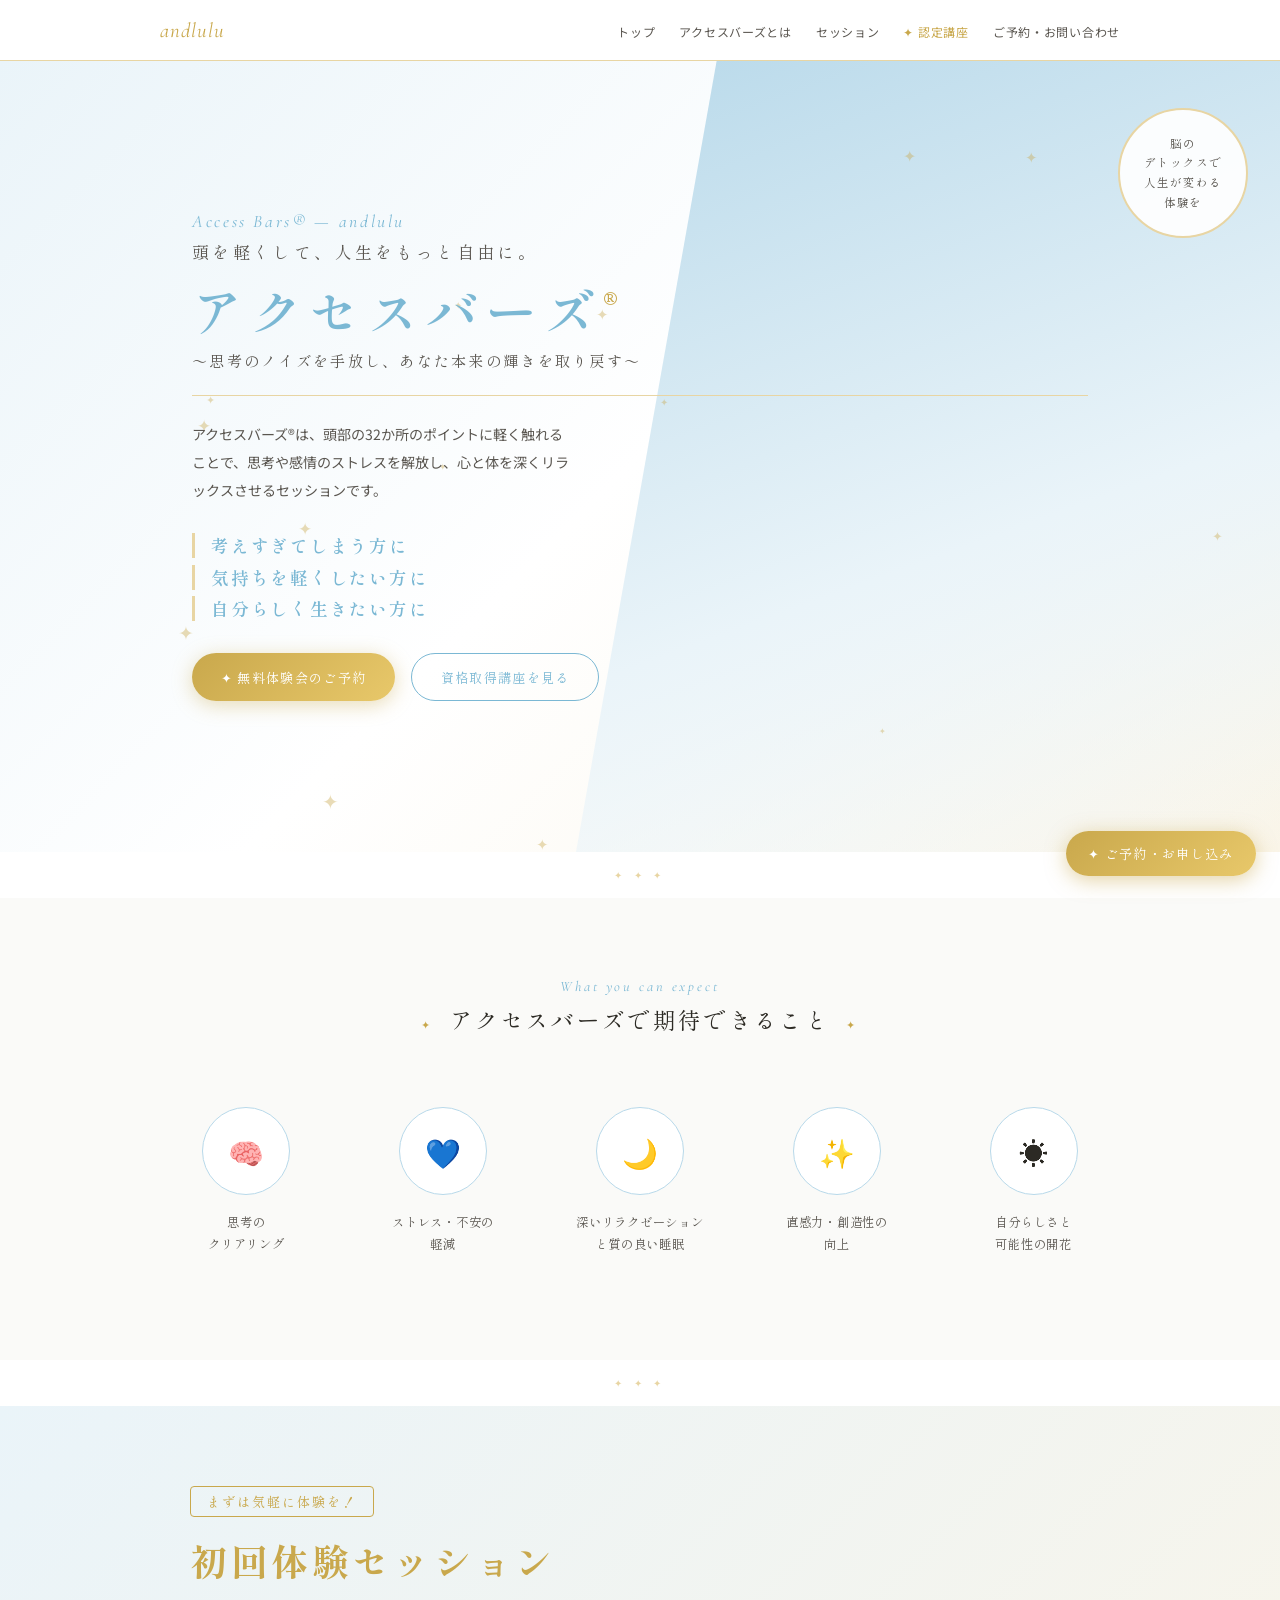
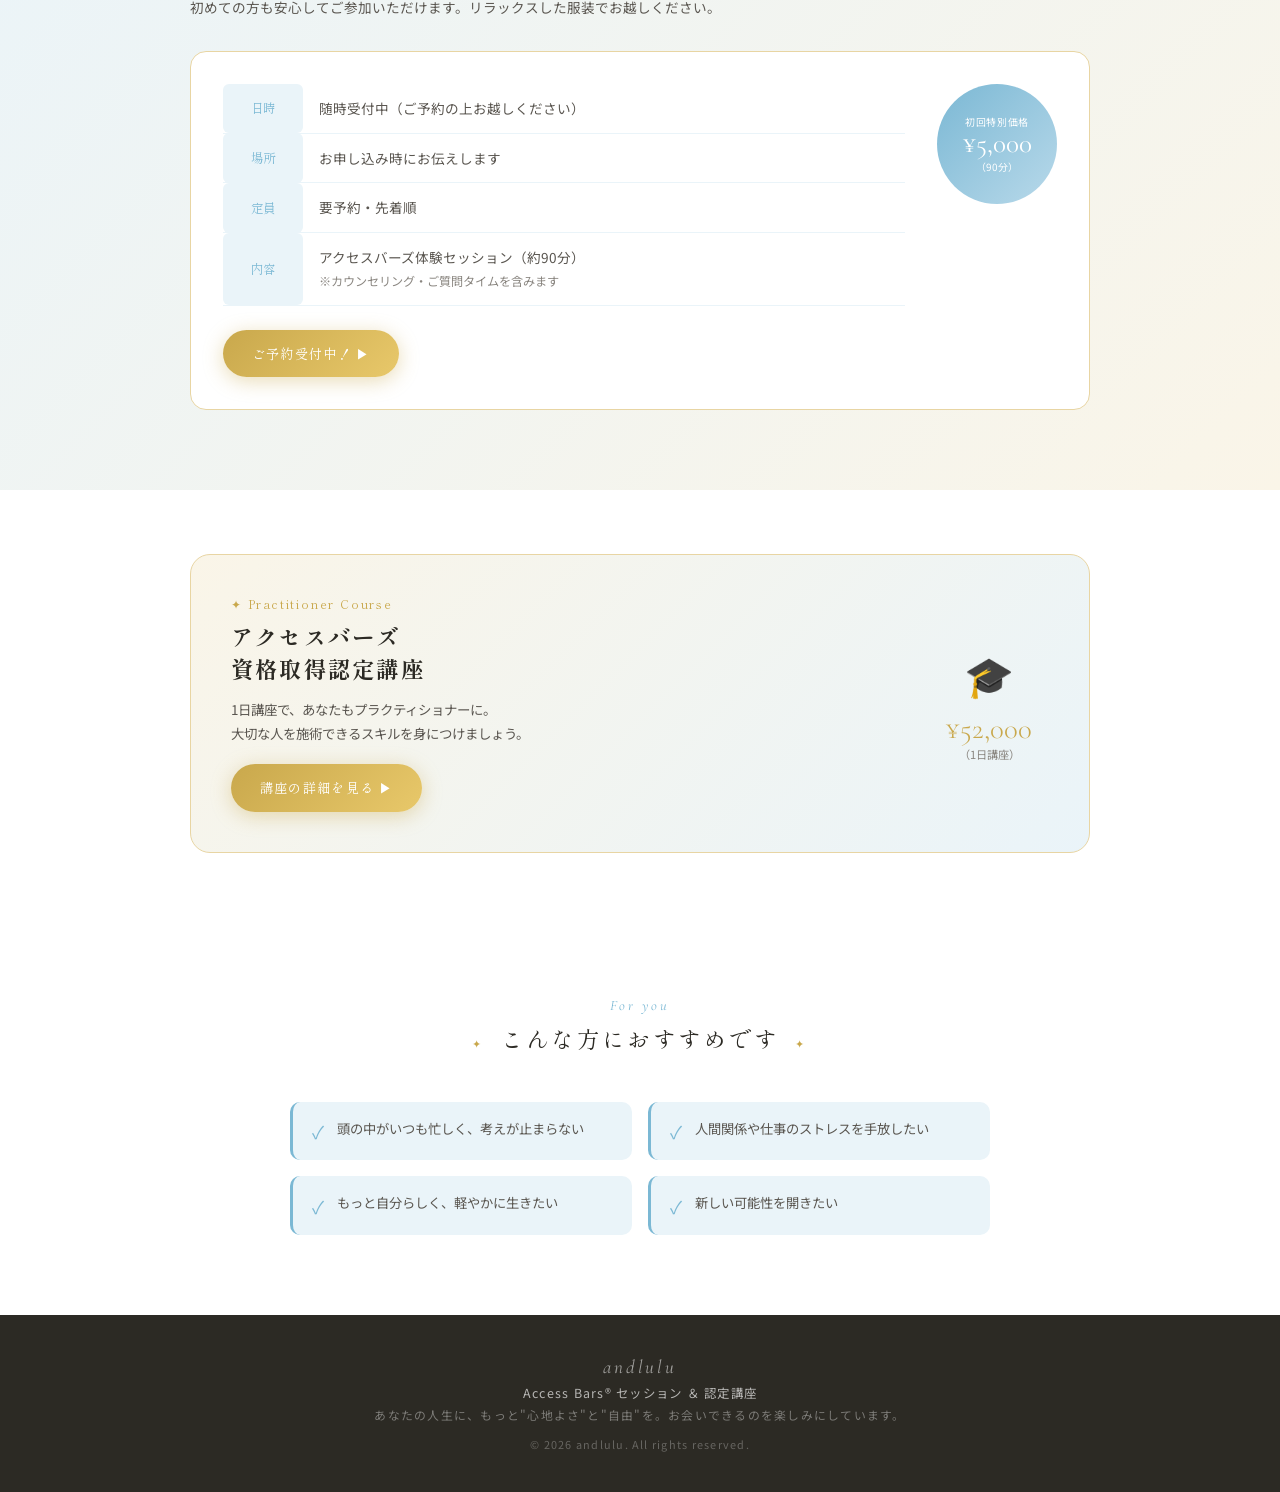
==== index.html @ 1a39abfd "Add files via upload" ====
<!DOCTYPE html>
<html lang="ja">
<head>
<meta charset="UTF-8">
<meta name="viewport" content="width=device-width, initial-scale=1.0">
<title>andlulu | アクセスバーズ® セッション・認定講座</title>
<meta name="description" content="andlulu｜頭を軽くして、人生をもっと自由に。アクセスバーズ®セッション（初回¥5,000）と資格取得認定1日講座（¥52,000）を提供しています。">
<link href="https://fonts.googleapis.com/css2?family=Shippori+Mincho:wght@400;500;600&family=Noto+Sans+JP:wght@300;400;500&family=Cormorant+Garamond:ital,wght@0,300;0,400;1,300&display=swap" rel="stylesheet">
<style>
*{margin:0;padding:0;box-sizing:border-box}
:root{
  --gold:#C9A84C;--gold-light:#E8D5A3;--gold-pale:#FAF5E8;
  --sky:#7BB8D4;--sky-light:#B8D9EA;--sky-pale:#EAF4F9;
  --white:#FFFFFF;--off-white:#FAFAF8;
  --text-dark:#2C2A24;--text-mid:#5A5650;--text-light:#8A8680;
}
body{font-family:'Noto Sans JP',sans-serif;background:#fff;color:var(--text-dark);overflow-x:hidden}
nav{position:fixed;top:0;left:0;right:0;z-index:100;background:rgba(255,255,255,0.97);backdrop-filter:blur(8px);border-bottom:1px solid var(--gold-light);padding:0 1.5rem}
.nav-inner{max-width:960px;margin:0 auto;display:flex;align-items:center;justify-content:space-between;height:60px}
.nav-logo{font-family:'Cormorant Garamond',serif;font-size:1.3rem;color:var(--gold);letter-spacing:0.05em;font-style:italic;cursor:pointer}
.nav-links{display:flex;gap:1.5rem;list-style:none;flex-wrap:wrap}
.nav-links a{font-size:0.75rem;color:var(--text-mid);text-decoration:none;letter-spacing:0.06em;transition:color 0.2s;white-space:nowrap}
.nav-links a:hover{color:var(--gold)}
.page{display:none;min-height:100vh;padding-top:60px}
.page.active{display:block}
.section-title{text-align:center;margin-bottom:3rem}
.section-title-en{font-family:'Cormorant Garamond',serif;font-size:0.9rem;color:var(--sky);letter-spacing:0.2em;font-style:italic;display:block;margin-bottom:0.5rem}
.section-title-jp{font-family:'Shippori Mincho',serif;font-size:1.4rem;color:var(--text-dark);letter-spacing:0.15em}
.section-title-jp::before,.section-title-jp::after{content:'✦';color:var(--gold);margin:0 1rem;font-size:0.7rem}
.gold-divider{text-align:center;padding:1rem 0;color:var(--gold-light);letter-spacing:0.5em;font-size:0.6rem}
.btn-primary{display:inline-block;background:linear-gradient(135deg,var(--gold),#E8C86A);color:#fff;padding:0.85rem 1.8rem;border-radius:50px;font-size:0.82rem;letter-spacing:0.1em;cursor:pointer;border:none;box-shadow:0 4px 20px rgba(201,168,76,0.4);transition:all 0.2s;font-family:'Shippori Mincho',serif}
.btn-primary:hover{transform:translateY(-2px);box-shadow:0 6px 25px rgba(201,168,76,0.5)}
.btn-outline{display:inline-block;background:transparent;color:var(--sky);padding:0.85rem 1.8rem;border-radius:50px;font-size:0.82rem;letter-spacing:0.1em;cursor:pointer;border:1.5px solid var(--sky);transition:all 0.2s;font-family:'Shippori Mincho',serif}
.btn-outline:hover{background:var(--sky-pale)}

/* TOP */
.hero{position:relative;min-height:88vh;display:flex;align-items:center;background:linear-gradient(135deg,var(--sky-pale) 0%,#fff 50%,var(--gold-pale) 100%);overflow:hidden}
.hero-deco{position:absolute;top:0;right:0;width:55%;height:100%;background:linear-gradient(160deg,var(--sky-light) 0%,var(--sky-pale) 60%,transparent 100%);clip-path:polygon(20% 0,100% 0,100% 100%,0 100%)}
.hero-stars{position:absolute;inset:0;pointer-events:none}
.star{position:absolute;color:var(--gold);opacity:0.4;animation:twinkle 3s ease-in-out infinite}
@keyframes twinkle{0%,100%{opacity:0.2;transform:scale(0.8)}50%{opacity:0.6;transform:scale(1.1)}}
.hero-content{position:relative;z-index:2;max-width:960px;margin:0 auto;padding:3rem 2rem;width:100%}
.hero-en{font-family:'Cormorant Garamond',serif;font-size:1.1rem;color:var(--sky);letter-spacing:0.15em;margin-bottom:0.5rem;font-style:italic}
.hero-catch{font-family:'Shippori Mincho',serif;font-size:1.05rem;color:var(--text-mid);letter-spacing:0.2em;margin-bottom:1rem}
.hero-title{font-family:'Shippori Mincho',serif;font-size:3.2rem;font-weight:600;color:var(--sky);letter-spacing:0.15em;margin-bottom:0.5rem;line-height:1.2}
.hero-title-r{color:var(--gold);font-size:1.8rem;vertical-align:super}
.hero-sub{font-family:'Shippori Mincho',serif;font-size:0.95rem;color:var(--text-mid);letter-spacing:0.15em;margin-bottom:1.5rem;padding-bottom:1.5rem;border-bottom:1px solid var(--gold-light)}
.hero-desc{font-size:0.88rem;line-height:2;color:var(--text-mid);margin-bottom:1.8rem;max-width:380px}
.hero-targets{margin-bottom:2rem}
.hero-target{font-family:'Shippori Mincho',serif;font-size:1.1rem;color:var(--sky);font-weight:600;letter-spacing:0.1em;margin-bottom:0.4rem;padding-left:1rem;border-left:3px solid var(--gold-light)}
.hero-btns{display:flex;gap:1rem;flex-wrap:wrap}
.hero-circle{position:absolute;top:3rem;right:2rem;width:130px;height:130px;border:2px solid var(--gold-light);border-radius:50%;display:flex;flex-direction:column;align-items:center;justify-content:center;text-align:center;background:rgba(255,255,255,0.92);z-index:3;padding:1rem}
.hero-circle-text{font-family:'Shippori Mincho',serif;font-size:0.72rem;color:var(--text-mid);line-height:1.7;letter-spacing:0.08em}

.benefits{background:var(--off-white);padding:5rem 2rem}
.benefits-grid{max-width:960px;margin:0 auto;display:grid;grid-template-columns:repeat(5,1fr);gap:1.5rem}
.benefit-item{text-align:center;padding:1.5rem 0.5rem}
.benefit-circle{width:88px;height:88px;border-radius:50%;border:1.5px solid var(--sky-light);background:#fff;margin:0 auto 1rem;display:flex;align-items:center;justify-content:center;font-size:1.8rem;transition:transform 0.2s,border-color 0.2s}
.benefit-item:hover .benefit-circle{transform:translateY(-4px);border-color:var(--sky)}
.benefit-text{font-family:'Shippori Mincho',serif;font-size:0.78rem;color:var(--text-mid);line-height:1.8;letter-spacing:0.06em}

.trial{background:linear-gradient(135deg,var(--sky-pale) 0%,var(--gold-pale) 100%);padding:5rem 2rem}
.trial-inner{max-width:900px;margin:0 auto}
.trial-label{display:inline-block;font-family:'Shippori Mincho',serif;font-size:0.82rem;color:var(--gold);letter-spacing:0.15em;border:1px solid var(--gold);padding:0.3rem 1rem;border-radius:4px;margin-bottom:1rem}
.trial-title{font-family:'Shippori Mincho',serif;font-size:2.3rem;color:var(--text-dark);letter-spacing:0.1em;margin-bottom:0.5rem}
.trial-title strong{color:var(--gold)}
.trial-note{font-size:0.85rem;color:var(--text-mid);margin-bottom:2rem;line-height:1.8}
.trial-card{background:#fff;border-radius:16px;border:1px solid var(--gold-light);padding:2rem;display:grid;grid-template-columns:1fr auto;gap:2rem;align-items:start}
.trial-table{width:100%;border-collapse:collapse}
.trial-table tr{border-bottom:1px solid var(--sky-pale)}
.trial-table td{padding:0.8rem 0;font-size:0.85rem}
.trial-table td:first-child{width:80px;background:var(--sky-pale);padding:0.5rem 0.8rem;border-radius:6px;font-family:'Shippori Mincho',serif;color:var(--sky);font-size:0.78rem;text-align:center;white-space:nowrap}
.trial-table td:last-child{padding-left:1rem;color:var(--text-mid);line-height:1.7}
.price-badge{text-align:center;background:linear-gradient(135deg,var(--sky),var(--sky-light));border-radius:50%;width:120px;height:120px;display:flex;flex-direction:column;align-items:center;justify-content:center;color:#fff;flex-shrink:0}
.price-label{font-size:0.62rem;letter-spacing:0.06em}
.price-num{font-family:'Cormorant Garamond',serif;font-size:1.7rem;font-weight:400;line-height:1.1}
.price-unit{font-size:0.62rem}

.for-who{padding:5rem 2rem;background:#fff}
.for-who-inner{max-width:700px;margin:0 auto}
.for-who-list{display:grid;grid-template-columns:1fr 1fr;gap:1rem;margin-top:2rem}
.for-who-item{display:flex;align-items:flex-start;gap:0.8rem;padding:1rem 1.2rem;background:var(--sky-pale);border-radius:10px;border-left:3px solid var(--sky)}
.for-who-check{color:var(--sky);font-size:1.1rem;flex-shrink:0;margin-top:0.1rem}
.for-who-text{font-size:0.83rem;color:var(--text-mid);line-height:1.7}

/* ABOUT */
.about-hero{background:linear-gradient(180deg,var(--sky-pale) 0%,#fff 100%);padding:5rem 2rem;text-align:center}
.about-desc{max-width:600px;margin:0 auto;font-size:0.9rem;line-height:2.3;color:var(--text-mid)}
.about-stats{background:var(--gold-pale);padding:3rem 2rem;display:flex;justify-content:center;gap:4rem;flex-wrap:wrap}
.stat-item{text-align:center}
.stat-num{font-family:'Cormorant Garamond',serif;font-size:3rem;color:var(--gold);font-weight:300}
.stat-label{font-size:0.78rem;color:var(--text-mid);letter-spacing:0.1em;margin-top:0.3rem}
.about-flow{padding:5rem 2rem;background:#fff}
.flow-inner{max-width:700px;margin:0 auto}
.flow-steps{margin-top:2rem}
.flow-step{display:flex;gap:1.5rem;margin-bottom:2rem;align-items:flex-start}
.flow-num{width:50px;height:50px;border-radius:50%;background:linear-gradient(135deg,var(--sky),var(--sky-light));color:#fff;display:flex;align-items:center;justify-content:center;font-family:'Cormorant Garamond',serif;font-size:1.3rem;flex-shrink:0}
.flow-content h3{font-family:'Shippori Mincho',serif;font-size:1rem;color:var(--text-dark);margin-bottom:0.4rem;letter-spacing:0.08em}
.flow-content p{font-size:0.84rem;color:var(--text-mid);line-height:1.8}

/* MENU */
.menu-hero{background:var(--sky-pale);padding:4rem 2rem;text-align:center}
.menu-grid{max-width:960px;margin:3rem auto;padding:0 2rem;display:grid;grid-template-columns:1fr 1fr;gap:2rem}
.menu-card{background:#fff;border:1px solid var(--gold-light);border-radius:16px;overflow:hidden;transition:transform 0.2s,box-shadow 0.2s}
.menu-card:hover{transform:translateY(-4px);box-shadow:0 8px 30px rgba(201,168,76,0.15)}
.menu-card-header{background:linear-gradient(135deg,var(--sky-pale),var(--gold-pale));padding:2rem;text-align:center;border-bottom:1px solid var(--gold-light)}
.menu-card-icon{font-size:2.3rem;margin-bottom:0.8rem}
.menu-card-name{font-family:'Shippori Mincho',serif;font-size:1.05rem;color:var(--text-dark);letter-spacing:0.1em}
.menu-card-sub{font-size:0.72rem;color:var(--text-light);margin-top:0.3rem}
.menu-card-body{padding:1.5rem}
.menu-price{font-family:'Cormorant Garamond',serif;font-size:1.8rem;color:var(--gold);font-weight:300;margin-bottom:0.5rem}
.menu-price span{font-size:0.82rem;color:var(--text-light)}
.menu-detail{font-size:0.82rem;color:var(--text-mid);line-height:1.9}
.menu-badge{display:inline-block;background:var(--sky-pale);color:var(--sky);font-size:0.7rem;padding:0.2rem 0.7rem;border-radius:20px;margin-bottom:0.8rem}
.menu-badge-gold{background:var(--gold-pale);color:var(--gold)}

/* LESSON */
.lesson-hero{background:linear-gradient(135deg,var(--gold-pale) 0%,var(--sky-pale) 100%);padding:5rem 2rem;text-align:center}
.lesson-hero-badge{display:inline-block;background:linear-gradient(135deg,var(--gold),#E8C86A);color:#fff;font-family:'Shippori Mincho',serif;font-size:0.8rem;letter-spacing:0.12em;padding:0.4rem 1.4rem;border-radius:20px;margin-bottom:1.2rem}
.lesson-lead{font-family:'Shippori Mincho',serif;font-size:1.7rem;color:var(--text-dark);letter-spacing:0.12em;margin-bottom:0.8rem;line-height:1.5}
.lesson-lead em{color:var(--sky);font-style:normal}
.lesson-sub{font-size:0.88rem;color:var(--text-mid);line-height:2;max-width:540px;margin:0 auto}
.lesson-what{padding:4rem 2rem;background:#fff}
.lesson-what-inner{max-width:800px;margin:0 auto}
.lesson-what-grid{display:grid;grid-template-columns:1fr 1fr;gap:2rem;margin-top:2rem}
.lesson-what-card{padding:1.8rem;background:var(--off-white);border-radius:12px;border-left:3px solid var(--gold)}
.lesson-what-card h3{font-family:'Shippori Mincho',serif;font-size:1rem;color:var(--text-dark);margin-bottom:0.8rem;letter-spacing:0.1em}
.lesson-what-card p{font-size:0.83rem;color:var(--text-mid);line-height:1.9}
.lesson-detail{padding:4rem 2rem;background:linear-gradient(135deg,var(--sky-pale),#fff)}
.lesson-detail-inner{max-width:800px;margin:0 auto}
.lesson-info-card{background:#fff;border-radius:16px;border:1px solid var(--gold-light);overflow:hidden;margin-top:2rem}
.lesson-info-header{background:linear-gradient(135deg,var(--sky),#9ACFDE);padding:1.5rem 2rem;display:flex;align-items:center;justify-content:space-between}
.lesson-info-name{font-family:'Shippori Mincho',serif;font-size:1.2rem;color:#fff;letter-spacing:0.1em}
.lesson-info-price-wrap{text-align:right}
.lesson-price-main{font-family:'Cormorant Garamond',serif;font-size:2rem;color:#fff;font-weight:300;line-height:1}
.lesson-price-sub{font-size:0.7rem;color:rgba(255,255,255,0.85);margin-top:0.2rem}
.lesson-info-body{padding:2rem}
.lesson-table{width:100%;border-collapse:collapse}
.lesson-table tr{border-bottom:1px solid var(--sky-pale)}
.lesson-table td{padding:0.9rem 0;font-size:0.84rem;vertical-align:top}
.lesson-table td:first-child{width:110px;color:var(--sky);font-family:'Shippori Mincho',serif;letter-spacing:0.08em;font-size:0.8rem}
.lesson-table td:last-child{color:var(--text-mid);line-height:1.8}
.lesson-for{padding:4rem 2rem;background:#fff}
.lesson-for-inner{max-width:800px;margin:0 auto}
.lesson-for-grid{display:grid;grid-template-columns:1fr 1fr;gap:1rem;margin-top:2rem}
.lesson-for-item{display:flex;align-items:flex-start;gap:0.8rem;padding:1rem 1.2rem;background:var(--gold-pale);border-radius:10px;border-left:3px solid var(--gold)}
.lesson-for-icon{font-size:1rem;color:var(--gold);flex-shrink:0;margin-top:0.15rem}
.lesson-for-text{font-size:0.83rem;color:var(--text-mid);line-height:1.7}
.lesson-flow{padding:4rem 2rem;background:var(--sky-pale)}
.lesson-flow-inner{max-width:700px;margin:0 auto}
.lesson-timeline{margin-top:2rem;position:relative;padding-left:2rem;border-left:2px solid var(--sky-light)}
.lesson-time-item{position:relative;margin-bottom:2rem;padding-left:1.2rem}
.lesson-time-item::before{content:'';position:absolute;left:-2.4rem;top:0.3rem;width:12px;height:12px;border-radius:50%;background:var(--sky);border:2px solid #fff}
.lesson-time-tag{display:inline-block;background:var(--sky);color:#fff;font-size:0.7rem;padding:0.15rem 0.6rem;border-radius:10px;margin-bottom:0.4rem;letter-spacing:0.08em}
.lesson-time-title{font-family:'Shippori Mincho',serif;font-size:0.95rem;color:var(--text-dark);margin-bottom:0.3rem}
.lesson-time-desc{font-size:0.82rem;color:var(--text-mid);line-height:1.7}
.lesson-cta{padding:4rem 2rem;background:linear-gradient(135deg,var(--gold-pale),var(--sky-pale));text-align:center}
.lesson-cta p{font-family:'Shippori Mincho',serif;font-size:1.1rem;color:var(--text-dark);letter-spacing:0.1em;margin-bottom:1.5rem}
.lesson-cta-note{font-size:0.82rem;color:var(--text-light);margin-top:1rem}

/* CONTACT */
.contact-hero{background:linear-gradient(135deg,var(--gold-pale),var(--sky-pale));padding:4rem 2rem;text-align:center}
.contact-body{max-width:700px;margin:0 auto;padding:3rem 2rem}
.contact-methods{display:grid;grid-template-columns:1fr 1fr 1fr;gap:1.5rem;margin-bottom:2rem}
.contact-method{text-align:center;padding:1.8rem 1rem;border:1px solid var(--gold-light);border-radius:12px;background:#fff;transition:transform 0.2s,box-shadow 0.2s}
.contact-method:hover{transform:translateY(-3px);box-shadow:0 6px 20px rgba(201,168,76,0.12)}
.contact-method-icon{font-size:1.8rem;margin-bottom:0.7rem}
.contact-method-name{font-family:'Shippori Mincho',serif;font-size:0.88rem;color:var(--text-dark);margin-bottom:0.4rem}
.contact-method-val{font-size:0.76rem;color:var(--sky);font-weight:500;letter-spacing:0.04em}
.contact-note{font-size:0.8rem;color:var(--text-light);text-align:center;margin-bottom:2rem;line-height:1.8}
.contact-form{background:#fff;border:1px solid var(--gold-light);border-radius:16px;padding:2.5rem}
.form-group{margin-bottom:1.4rem}
.form-label{display:block;font-size:0.8rem;color:var(--text-mid);letter-spacing:0.1em;margin-bottom:0.45rem}
.form-input{width:100%;padding:0.72rem 1rem;border:1px solid var(--gold-light);border-radius:8px;font-size:0.88rem;font-family:'Noto Sans JP',sans-serif;color:var(--text-dark);background:#fff;transition:border-color 0.2s;outline:none}
.form-input:focus{border-color:var(--sky)}
textarea.form-input{height:110px;resize:vertical}
.form-submit{width:100%;background:linear-gradient(135deg,var(--gold),#E8C86A);color:#fff;border:none;padding:1rem;border-radius:50px;font-size:0.92rem;letter-spacing:0.15em;cursor:pointer;font-family:'Shippori Mincho',serif;transition:all 0.2s;box-shadow:0 4px 20px rgba(201,168,76,0.4);margin-top:0.5rem}
.form-submit:hover{transform:translateY(-2px)}

footer{background:var(--text-dark);color:rgba(255,255,255,0.65);text-align:center;padding:2.5rem;font-size:0.78rem;letter-spacing:0.1em}
.float-cta{position:fixed;bottom:1.5rem;right:1.5rem;z-index:50;background:linear-gradient(135deg,var(--gold),#E8C86A);color:#fff;border:none;border-radius:50px;padding:0.8rem 1.4rem;font-family:'Shippori Mincho',serif;font-size:0.82rem;letter-spacing:0.1em;cursor:pointer;box-shadow:0 4px 20px rgba(201,168,76,0.5);transition:all 0.2s}
.float-cta:hover{transform:translateY(-2px)}
</style>
</head>
<body>

<nav>
  <div class="nav-inner">
    <div class="nav-logo" onclick="showPage('top')">andlulu</div>
    <ul class="nav-links">
      <li><a href="#" onclick="showPage('top')">トップ</a></li>
      <li><a href="#" onclick="showPage('about')">アクセスバーズとは</a></li>
      <li><a href="#" onclick="showPage('menu')">セッション</a></li>
      <li><a href="#" onclick="showPage('lesson')" style="color:var(--gold)">✦ 認定講座</a></li>
      <li><a href="#" onclick="showPage('contact')">ご予約・お問い合わせ</a></li>
    </ul>
  </div>
</nav>

<!-- TOP -->
<div id="page-top" class="page active">
  <section class="hero">
    <div class="hero-deco"></div>
    <div class="hero-stars" id="stars"></div>
    <div class="hero-content">
      <p class="hero-en">Access Bars® — andlulu</p>
      <p class="hero-catch">頭を軽くして、人生をもっと自由に。</p>
      <h1 class="hero-title">アクセスバーズ<span class="hero-title-r">®</span></h1>
      <p class="hero-sub">〜思考のノイズを手放し、あなた本来の輝きを取り戻す〜</p>
      <p class="hero-desc">アクセスバーズ®は、頭部の32か所のポイントに軽く触れることで、思考や感情のストレスを解放し、心と体を深くリラックスさせるセッションです。</p>
      <div class="hero-targets">
        <p class="hero-target">考えすぎてしまう方に</p>
        <p class="hero-target">気持ちを軽くしたい方に</p>
        <p class="hero-target">自分らしく生きたい方に</p>
      </div>
      <div class="hero-btns">
        <button class="btn-primary" onclick="showPage('contact')">✦ 無料体験会のご予約</button>
        <button class="btn-outline" onclick="showPage('lesson')">資格取得講座を見る</button>
      </div>
    </div>
    <div class="hero-circle">
      <p class="hero-circle-text">脳の<br>デトックスで<br>人生が変わる<br>体験を</p>
    </div>
  </section>

  <div class="gold-divider">✦ ✦ ✦</div>

  <section class="benefits">
    <div class="section-title">
      <span class="section-title-en">What you can expect</span>
      <div class="section-title-jp">アクセスバーズで期待できること</div>
    </div>
    <div class="benefits-grid">
      <div class="benefit-item"><div class="benefit-circle">🧠</div><p class="benefit-text">思考の<br>クリアリング</p></div>
      <div class="benefit-item"><div class="benefit-circle">💙</div><p class="benefit-text">ストレス・不安の<br>軽減</p></div>
      <div class="benefit-item"><div class="benefit-circle">🌙</div><p class="benefit-text">深いリラクゼーション<br>と質の良い睡眠</p></div>
      <div class="benefit-item"><div class="benefit-circle">✨</div><p class="benefit-text">直感力・創造性の<br>向上</p></div>
      <div class="benefit-item"><div class="benefit-circle">☀️</div><p class="benefit-text">自分らしさと<br>可能性の開花</p></div>
    </div>
  </section>

  <div class="gold-divider">✦ ✦ ✦</div>

  <section class="trial">
    <div class="trial-inner">
      <span class="trial-label">まずは気軽に体験を！</span>
      <h2 class="trial-title"><strong>初回体験セッション</strong></h2>
      <p class="trial-note">初めての方も安心してご参加いただけます。リラックスした服装でお越しください。</p>
      <div class="trial-card">
        <div>
          <table class="trial-table">
            <tr><td>日時</td><td>随時受付中（ご予約の上お越しください）</td></tr>
            <tr><td>場所</td><td>お申し込み時にお伝えします</td></tr>
            <tr><td>定員</td><td>要予約・先着順</td></tr>
            <tr><td>内容</td><td>アクセスバーズ体験セッション（約90分）<br><span style="font-size:0.76rem;color:var(--text-light)">※カウンセリング・ご質問タイムを含みます</span></td></tr>
          </table>
          <button class="btn-primary" style="margin-top:1.5rem" onclick="showPage('contact')">ご予約受付中！ ▶</button>
        </div>
        <div class="price-badge">
          <span class="price-label">初回特別価格</span>
          <span class="price-num">¥5,000</span>
          <span class="price-unit">（90分）</span>
        </div>
      </div>
    </div>
  </section>

  <section style="padding:4rem 2rem;background:#fff">
    <div style="max-width:900px;margin:0 auto;background:linear-gradient(135deg,var(--gold-pale),var(--sky-pale));border-radius:20px;border:1px solid var(--gold-light);padding:2.5rem;display:grid;grid-template-columns:1fr auto;gap:2rem;align-items:center">
      <div>
        <p style="font-size:0.75rem;color:var(--gold);letter-spacing:0.15em;font-family:'Shippori Mincho',serif;margin-bottom:0.5rem">✦ Practitioner Course</p>
        <h3 style="font-family:'Shippori Mincho',serif;font-size:1.4rem;color:var(--text-dark);letter-spacing:0.1em;margin-bottom:0.8rem">アクセスバーズ<br>資格取得認定講座</h3>
        <p style="font-size:0.84rem;color:var(--text-mid);line-height:1.8;margin-bottom:1.2rem">1日講座で、あなたもプラクティショナーに。<br>大切な人を施術できるスキルを身につけましょう。</p>
        <button class="btn-primary" onclick="showPage('lesson')">講座の詳細を見る ▶</button>
      </div>
      <div style="text-align:center;min-width:120px">
        <div style="font-size:2.5rem;margin-bottom:0.5rem">🎓</div>
        <div style="font-family:'Cormorant Garamond',serif;font-size:1.8rem;color:var(--gold);font-weight:300">¥52,000</div>
        <div style="font-size:0.7rem;color:var(--text-light)">（1日講座）</div>
      </div>
    </div>
  </section>

  <section class="for-who">
    <div class="for-who-inner">
      <div class="section-title">
        <span class="section-title-en">For you</span>
        <div class="section-title-jp">こんな方におすすめです</div>
      </div>
      <div class="for-who-list">
        <div class="for-who-item"><span class="for-who-check">✓</span><p class="for-who-text">頭の中がいつも忙しく、考えが止まらない</p></div>
        <div class="for-who-item"><span class="for-who-check">✓</span><p class="for-who-text">人間関係や仕事のストレスを手放したい</p></div>
        <div class="for-who-item"><span class="for-who-check">✓</span><p class="for-who-text">もっと自分らしく、軽やかに生きたい</p></div>
        <div class="for-who-item"><span class="for-who-check">✓</span><p class="for-who-text">新しい可能性を開きたい</p></div>
      </div>
    </div>
  </section>
</div>

<!-- ABOUT -->
<div id="page-about" class="page">
  <section class="about-hero">
    <div class="section-title" style="margin-bottom:1.5rem">
      <span class="section-title-en">About</span>
      <div class="section-title-jp">アクセスバーズとは？</div>
    </div>
    <p class="about-desc">世界170か国以上で実践されている脳のデトックスの手法です。思考・感情・信念などの不要なエネルギーを解放し、人生により多くの可能性と選択肢をもたらします。<br><br>頭部にある32か所のポイント（バーズ）に静かに触れることで、長年積み重なってきた思い込みや制限がゆっくりと解放されていきます。</p>
  </section>
  <section class="about-stats">
    <div class="stat-item"><div class="stat-num">170<span style="font-size:1.5rem">カ国+</span></div><div class="stat-label">世界での実践国数</div></div>
    <div class="stat-item"><div class="stat-num">32</div><div class="stat-label">頭部のポイント数</div></div>
    <div class="stat-item"><div class="stat-num">90<span style="font-size:1.5rem">分</span></div><div class="stat-label">標準セッション時間</div></div>
  </section>
  <section class="about-flow">
    <div class="flow-inner">
      <div class="section-title">
        <span class="section-title-en">Session flow</span>
        <div class="section-title-jp">セッションの流れ</div>
      </div>
      <div class="flow-steps">
        <div class="flow-step"><div class="flow-num">1</div><div class="flow-content"><h3>カウンセリング（約15分）</h3><p>現在のお悩みやご希望をお聞きします。初めての方でも安心してご相談ください。</p></div></div>
        <div class="flow-step"><div class="flow-num">2</div><div class="flow-content"><h3>アクセスバーズセッション（約60分）</h3><p>ベッドに横になり、リラックスした状態でセッションを行います。服を着たままでOKです。</p></div></div>
        <div class="flow-step"><div class="flow-num">3</div><div class="flow-content"><h3>フィードバック・質問タイム（約15分）</h3><p>セッション後の感想をお聞きし、ご質問にお答えします。</p></div></div>
      </div>
    </div>
  </section>
</div>

<!-- MENU -->
<div id="page-menu" class="page">
  <section class="menu-hero">
    <div class="section-title" style="margin-bottom:0">
      <span class="section-title-en">Session Menu & Price</span>
      <div class="section-title-jp">セッションメニュー・料金</div>
    </div>
  </section>
  <div class="menu-grid">
    <div class="menu-card">
      <div class="menu-card-header"><div class="menu-card-icon">🌟</div><div class="menu-card-name">初回体験セッション</div><div class="menu-card-sub">First Trial Session</div></div>
      <div class="menu-card-body">
        <div class="menu-badge menu-badge-gold">初回限定・要予約</div>
        <div class="menu-price">¥5,000<span>（税込）</span></div>
        <p class="menu-detail">約90分のアクセスバーズセッション。カウンセリング・ご質問タイムを含みます。初めての方もお気軽にどうぞ。場所はお申し込み後にご案内します。</p>
      </div>
    </div>
    <div class="menu-card">
      <div class="menu-card-header"><div class="menu-card-icon">✨</div><div class="menu-card-name">通常セッション</div><div class="menu-card-sub">Regular Session</div></div>
      <div class="menu-card-body">
        <div class="menu-badge">90分</div>
        <div class="menu-price">¥10,000<span>（税込）</span></div>
        <p class="menu-detail">思考や感情のストレスをしっかり解放するスタンダードセッション。定期的な受講で、より深い変化を実感いただけます。</p>
      </div>
    </div>
  </div>
  <div style="max-width:960px;margin:0 auto 3rem;padding:0 2rem">
    <div style="background:linear-gradient(135deg,var(--gold-pale),var(--sky-pale));border-radius:12px;padding:1.8rem 2rem;border:1px solid var(--gold-light);display:flex;align-items:center;justify-content:space-between;flex-wrap:wrap;gap:1rem">
      <div>
        <p style="font-family:'Shippori Mincho',serif;font-size:1rem;color:var(--text-dark);margin-bottom:0.4rem">施術できる資格を取得したい方へ</p>
        <p style="font-size:0.82rem;color:var(--text-mid)">1日でプラクティショナー資格が取得できる認定講座を開催しています。</p>
      </div>
      <button class="btn-primary" onclick="showPage('lesson')">講座を見る ▶</button>
    </div>
  </div>
</div>

<!-- LESSON -->
<div id="page-lesson" class="page">
  <section class="lesson-hero">
    <div class="lesson-hero-badge">✦ Certified Practitioner Course</div>
    <h1 class="lesson-lead">1日で取得できる<br><em>アクセスバーズ®</em><br>資格取得認定講座</h1>
    <p class="lesson-sub" style="margin-top:1rem">大切な人を癒したい方、新しいスキルを身につけたい方、<br>ウェルネスの仕事をしたい方へ。<br>1日の講座でプラクティショナーとして活動できる資格が取得できます。</p>
  </section>

  <section class="lesson-what">
    <div class="lesson-what-inner">
      <div class="section-title">
        <span class="section-title-en">What you will learn</span>
        <div class="section-title-jp">この講座で学べること</div>
      </div>
      <div class="lesson-what-grid">
        <div class="lesson-what-card"><h3>🖐 32か所のバーズの位置と触れ方</h3><p>頭部の32か所のポイントを正確に把握し、正しいタッチの方法を実践を通して習得します。</p></div>
        <div class="lesson-what-card"><h3>🧠 アクセスバーズの理論・背景</h3><p>なぜこのセッションが効果的なのか、思考・感情・エネルギーの仕組みを理解します。</p></div>
        <div class="lesson-what-card"><h3>🤝 相互施術の実践</h3><p>受講者同士で実際にセッションを行い、「やる側・受ける側」両方を体験します。</p></div>
        <div class="lesson-what-card"><h3>📜 修了後のサポート</h3><p>修了後は国際認定プラクティショナーとして活動可能。活動に関する質問もサポートします。</p></div>
      </div>
    </div>
  </section>

  <section class="lesson-detail">
    <div class="lesson-detail-inner">
      <div class="section-title">
        <span class="section-title-en">Course details</span>
        <div class="section-title-jp">講座詳細・料金</div>
      </div>
      <div class="lesson-info-card">
        <div class="lesson-info-header">
          <div class="lesson-info-name">アクセスバーズ資格取得認定1日講座</div>
          <div class="lesson-info-price-wrap">
            <div class="lesson-price-main">¥52,000</div>
            <div class="lesson-price-sub">再受講 ¥26,000（半額）</div>
          </div>
        </div>
        <div class="lesson-info-body">
          <table class="lesson-table">
            <tr><td>受講時間</td><td>1日（約8時間／10:00〜18:00 目安）</td></tr>
            <tr><td>場所</td><td>お申し込み後にご案内します</td></tr>
            <tr><td>定員</td><td>少人数制（要予約・先着順）</td></tr>
            <tr><td>料金</td><td>¥52,000（税込）<br><span style="color:var(--gold);font-size:0.82rem">再受講の方は半額 ¥26,000（税込）</span></td></tr>
            <tr><td>含まれるもの</td><td>テキスト・修了証明書・講座中のセッション体験</td></tr>
            <tr><td>取得資格</td><td>アクセスバーズ認定プラクティショナー資格<br><span style="font-size:0.78rem;color:var(--text-light)">（世界170か国以上で認められた国際資格）</span></td></tr>
            <tr><td>持ち物</td><td>動きやすい服装・筆記用具</td></tr>
          </table>
        </div>
      </div>
    </div>
  </section>

  <section class="lesson-for">
    <div class="lesson-for-inner">
      <div class="section-title">
        <span class="section-title-en">This course is for</span>
        <div class="section-title-jp">こんな方におすすめ</div>
      </div>
      <div class="lesson-for-grid">
        <div class="lesson-for-item"><span class="lesson-for-icon">✦</span><p class="lesson-for-text">家族や大切な人をアクセスバーズで癒したい</p></div>
        <div class="lesson-for-item"><span class="lesson-for-icon">✦</span><p class="lesson-for-text">新しいスキルを身につけて仕事に活かしたい</p></div>
        <div class="lesson-for-item"><span class="lesson-for-icon">✦</span><p class="lesson-for-text">プラクティショナーとして独立・副業したい</p></div>
        <div class="lesson-for-item"><span class="lesson-for-icon">✦</span><p class="lesson-for-text">アクセスバーズのセッションが好きで深めたい</p></div>
        <div class="lesson-for-item"><span class="lesson-for-icon">✦</span><p class="lesson-for-text">ヒーリングや心身のウェルネスに関心がある</p></div>
        <div class="lesson-for-item"><span class="lesson-for-icon">✦</span><p class="lesson-for-text">自分自身をもっと深く理解し、変化したい</p></div>
      </div>
    </div>
  </section>

  <section class="lesson-flow">
    <div class="lesson-flow-inner">
      <div class="section-title">
        <span class="section-title-en">Day schedule</span>
        <div class="section-title-jp">1日の流れ（目安）</div>
      </div>
      <div class="lesson-timeline">
        <div class="lesson-time-item"><div class="lesson-time-tag">10:00</div><div class="lesson-time-title">オリエンテーション・自己紹介</div><div class="lesson-time-desc">アクセスバーズの歴史・理論・エネルギーの仕組みについて学びます。</div></div>
        <div class="lesson-time-item"><div class="lesson-time-tag">11:00</div><div class="lesson-time-title">バーズの位置を覚える</div><div class="lesson-time-desc">頭部の32か所のポイントを図と実践で確認。ペアを組んでタッチを練習します。</div></div>
        <div class="lesson-time-item"><div class="lesson-time-tag">12:00</div><div class="lesson-time-title">昼休憩</div><div class="lesson-time-desc">各自昼食をお取りください。</div></div>
        <div class="lesson-time-item"><div class="lesson-time-tag">13:00</div><div class="lesson-time-title">相互施術の実践①</div><div class="lesson-time-desc">ペアになり、実際にフルセッションを行います（やる側）。</div></div>
        <div class="lesson-time-item"><div class="lesson-time-tag">15:00</div><div class="lesson-time-title">相互施術の実践②</div><div class="lesson-time-desc">交代して受ける側を体験。両方を経験することで施術の理解が深まります。</div></div>
        <div class="lesson-time-item"><div class="lesson-time-tag">17:00</div><div class="lesson-time-title">質疑応答・シェアタイム</div><div class="lesson-time-desc">気づきをシェアし、活動に向けた質問に答えます。</div></div>
        <div class="lesson-time-item"><div class="lesson-time-tag">18:00</div><div class="lesson-time-title">修了証書のお渡し・終了</div><div class="lesson-time-desc">認定プラクティショナー資格証明書をお渡しします。</div></div>
      </div>
    </div>
  </section>

  <section class="lesson-cta">
    <p>受講のお申し込み・ご相談はこちらから</p>
    <button class="btn-primary" onclick="showPage('contact')">✦ 講座のお申し込み・お問い合わせ</button>
    <p class="lesson-cta-note">LINEやメールでのご相談も大歓迎です。お気軽にどうぞ♪</p>
    <div style="margin-top:2rem;display:inline-block;background:#fff;border-radius:12px;padding:1rem 2rem;border:1px solid var(--gold-light)">
      <p style="font-size:0.8rem;color:var(--text-mid);line-height:1.9">
        <strong style="color:var(--gold)">再受講について</strong><br>
        一度受講された方は <strong>¥26,000（半額）</strong> で再受講いただけます。<br>学びを深めたい方、復習したい方にもおすすめです。
      </p>
    </div>
  </section>
</div>

<!-- CONTACT -->
<div id="page-contact" class="page">
  <section class="contact-hero">
    <div class="section-title" style="margin-bottom:0">
      <span class="section-title-en">Contact & Reservation</span>
      <div class="section-title-jp">ご予約・お問い合わせ</div>
    </div>
  </section>
  <div class="contact-body">
    <p class="contact-note">お電話・LINE・メールにてお気軽にご連絡ください♪<br>セッションのご予約・講座のお申し込みどちらもこちらから。</p>
    <div class="contact-methods">
      <div class="contact-method">
        <div class="contact-method-icon">💬</div>
        <div class="contact-method-name">公式LINE</div>
        <div class="contact-method-val">@518mrsbsを検索</div>
      </div>
      <div class="contact-method">
        <div class="contact-method-icon">✉️</div>
        <div class="contact-method-name">メール</div>
        <div class="contact-method-val">andlulu369@gmail.com</div>
      </div>
      <div class="contact-method">
        <div class="contact-method-icon">📞</div>
        <div class="contact-method-name">お電話</div>
        <div class="contact-method-val">お問い合わせください</div>
      </div>
    </div>
    <div class="contact-form">
      <p style="font-family:'Shippori Mincho',serif;font-size:0.98rem;color:var(--text-dark);letter-spacing:0.1em;margin-bottom:1.5rem">お問い合わせフォーム</p>
      <div class="form-group">
        <label class="form-label">お名前 *</label>
        <input type="text" class="form-input" placeholder="山田 花子">
      </div>
      <div class="form-group">
        <label class="form-label">メールアドレス *</label>
        <input type="email" class="form-input" placeholder="example@email.com">
      </div>
      <div class="form-group">
        <label class="form-label">ご希望のメニュー</label>
        <select class="form-input">
          <option value="">選択してください</option>
          <option>初回体験セッション（¥5,000 / 90分）</option>
          <option>通常セッション（¥10,000 / 90分）</option>
          <option>資格取得認定1日講座（¥52,000）</option>
          <option>資格取得認定1日講座・再受講（¥26,000）</option>
          <option>その他・ご相談</option>
        </select>
      </div>
      <div class="form-group">
        <label class="form-label">ご希望の日程（第1・第2希望）</label>
        <input type="text" class="form-input" placeholder="例：6月1日（土）午前 / 6月3日（月）午後">
      </div>
      <div class="form-group">
        <label class="form-label">メッセージ・ご質問</label>
        <textarea class="form-input" placeholder="ご質問やご要望をお気軽にどうぞ"></textarea>
      </div>
      <button class="form-submit">送信する ▶</button>
    </div>
  </div>
</div>

<footer>
  <p style="font-family:'Cormorant Garamond',serif;font-size:1.2rem;color:rgba(255,255,255,0.55);letter-spacing:0.15em;font-style:italic;margin-bottom:0.3rem">andlulu</p>
  <p style="margin-bottom:0.3rem">Access Bars® セッション ＆ 認定講座</p>
  <p style="font-size:0.74rem;color:rgba(255,255,255,0.38)">あなたの人生に、もっと"心地よさ"と"自由"を。お会いできるのを楽しみにしています。</p>
  <p style="margin-top:0.8rem;font-size:0.68rem;color:rgba(255,255,255,0.28)">© 2026 andlulu. All rights reserved.</p>
</footer>

<button class="float-cta" onclick="showPage('contact')">✦ ご予約・お申し込み</button>

<script>
function showPage(id){
  document.querySelectorAll('.page').forEach(p=>p.classList.remove('active'));
  document.getElementById('page-'+id).classList.add('active');
  window.scrollTo(0,0);
}
const starsEl=document.getElementById('stars');
for(let i=0;i<14;i++){
  const s=document.createElement('div');
  s.className='star';
  s.textContent='✦';
  s.style.left=Math.random()*100+'%';
  s.style.top=Math.random()*100+'%';
  s.style.animationDelay=Math.random()*4+'s';
  s.style.fontSize=(0.5+Math.random()*0.8)+'rem';
  starsEl.appendChild(s);
}
</script>
</body>
</html>
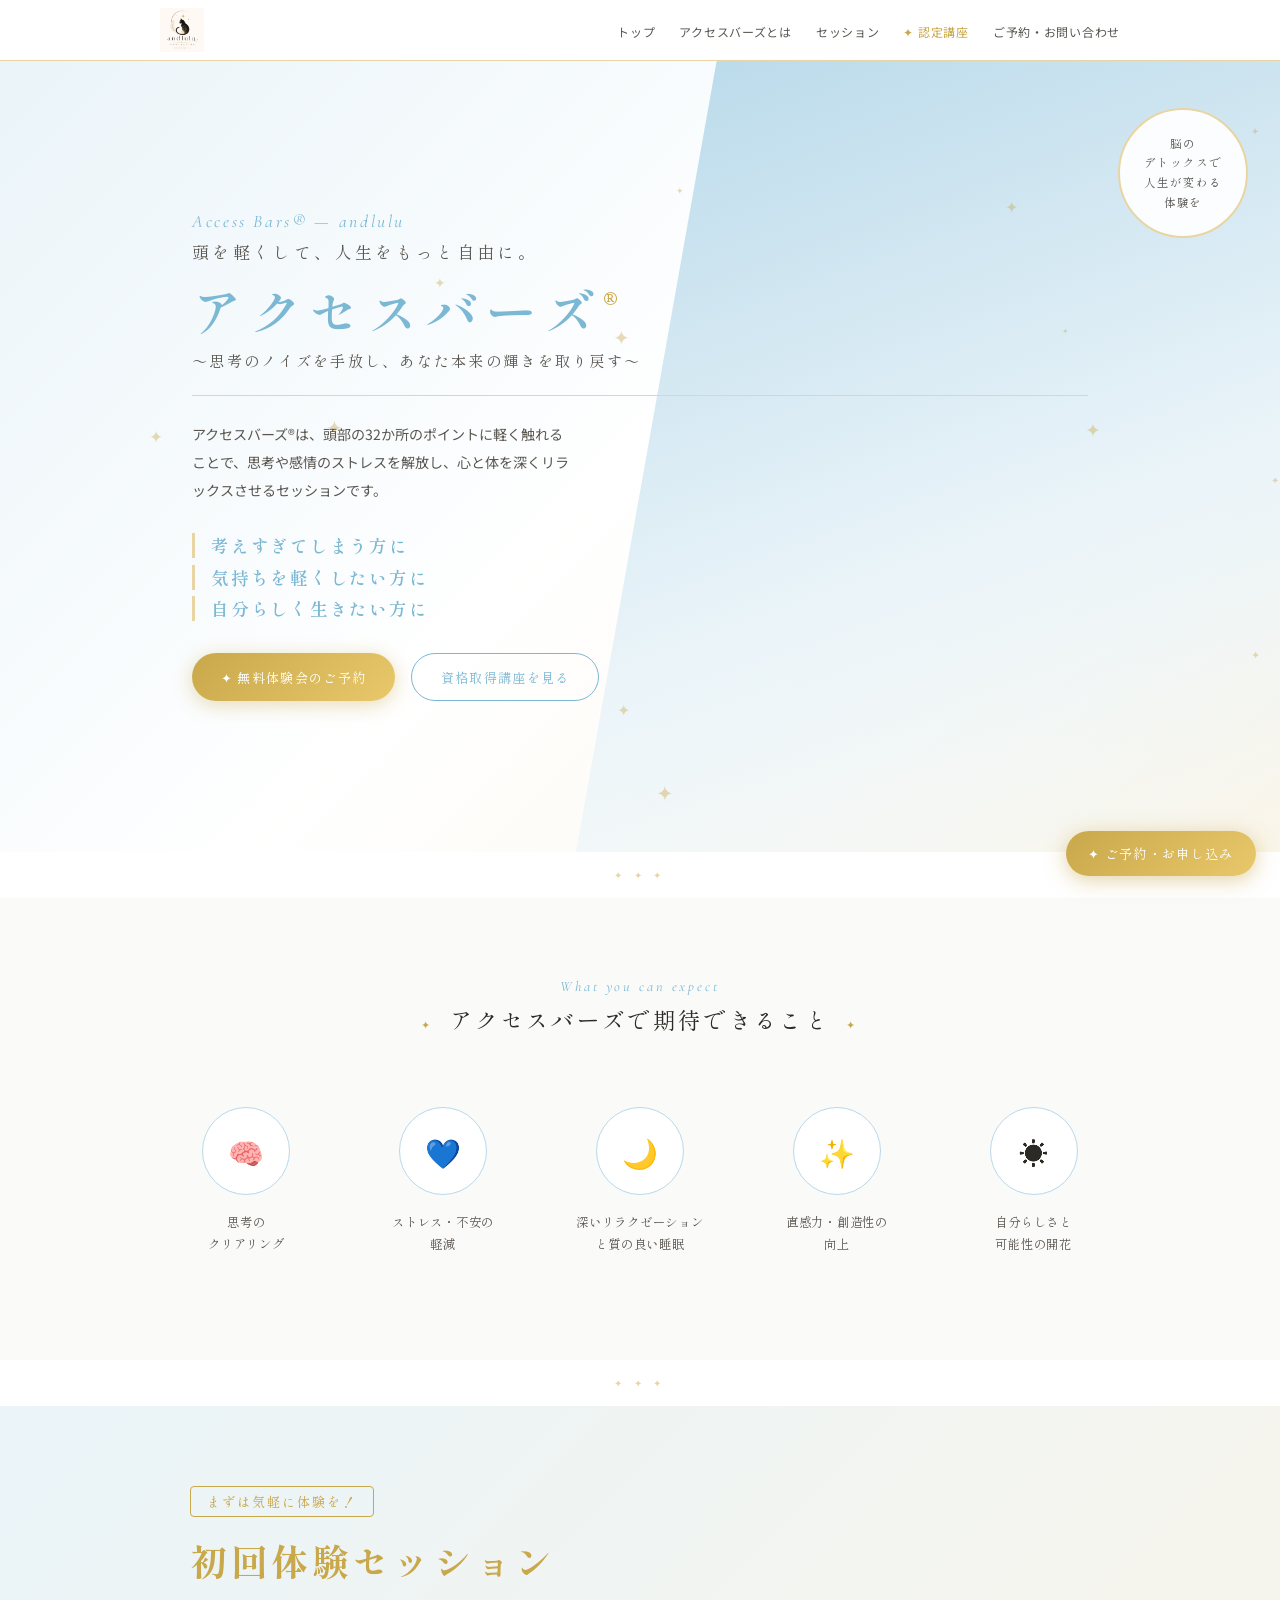
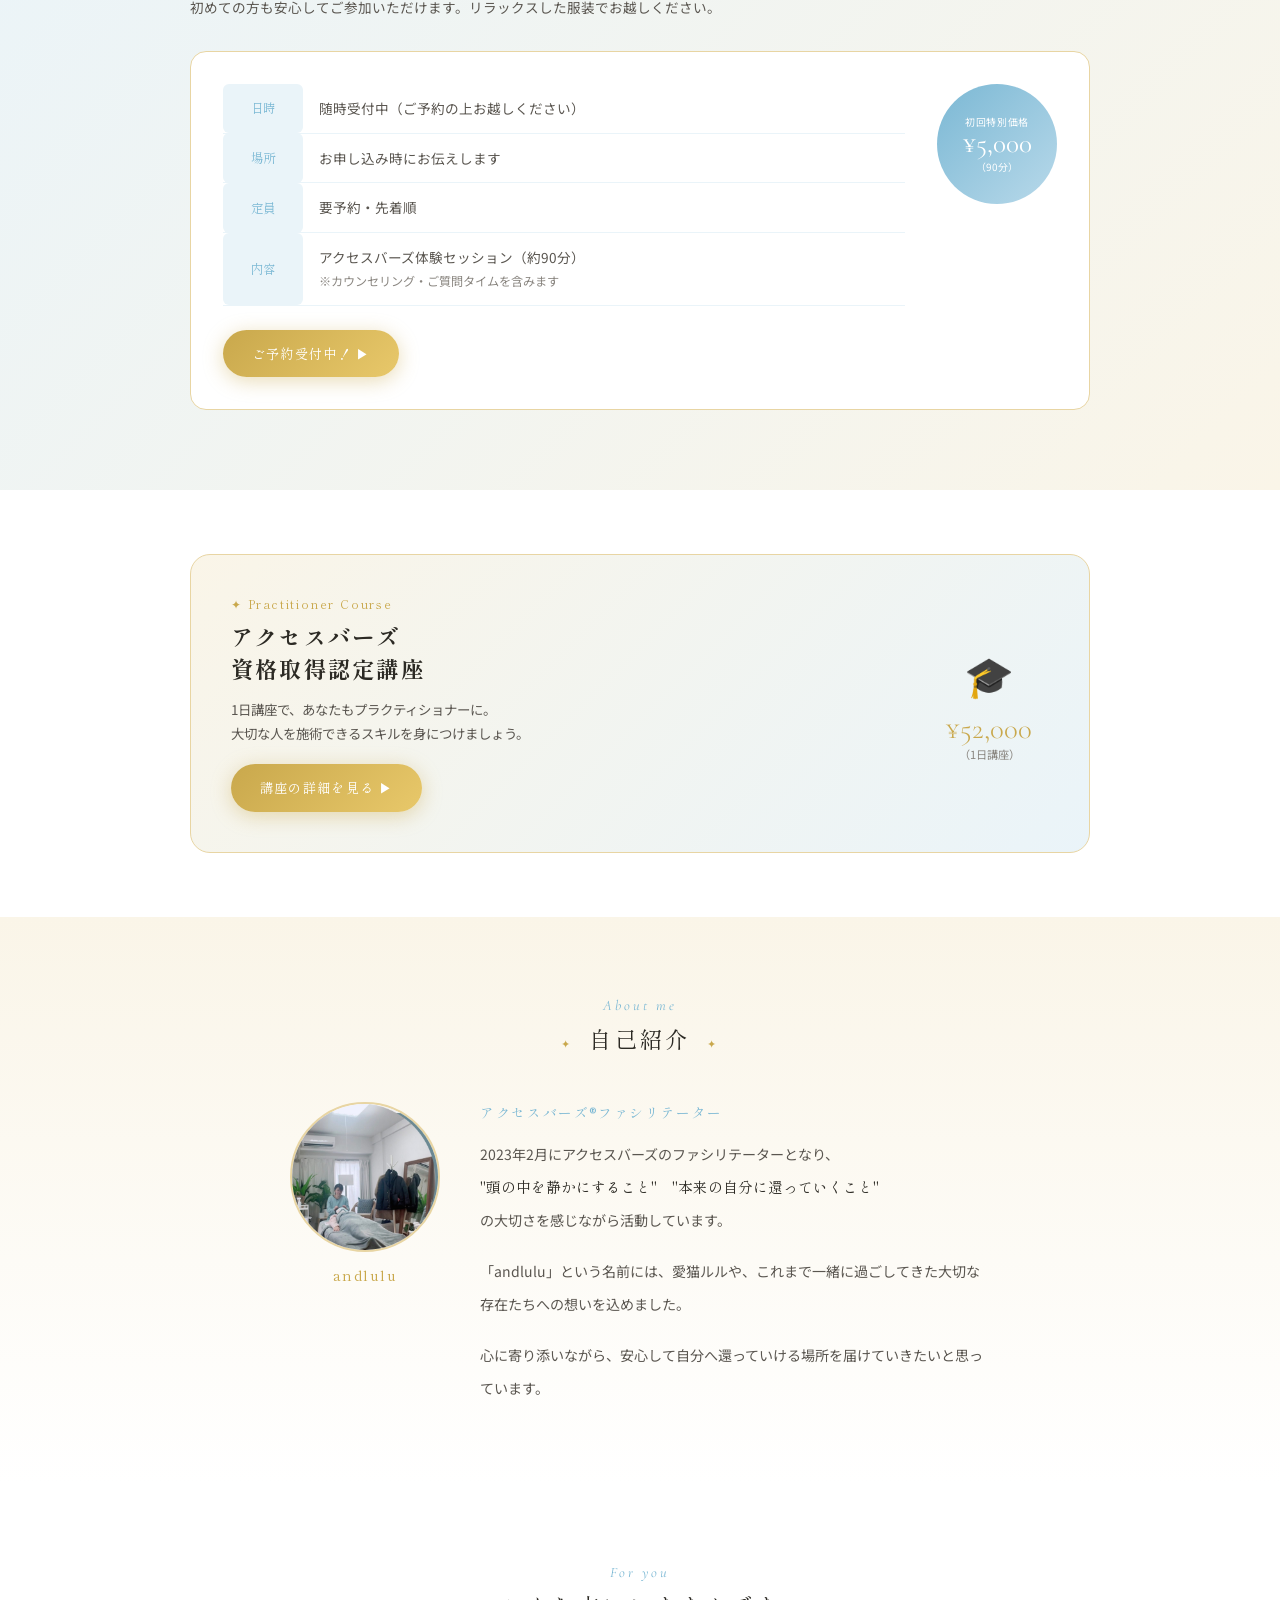
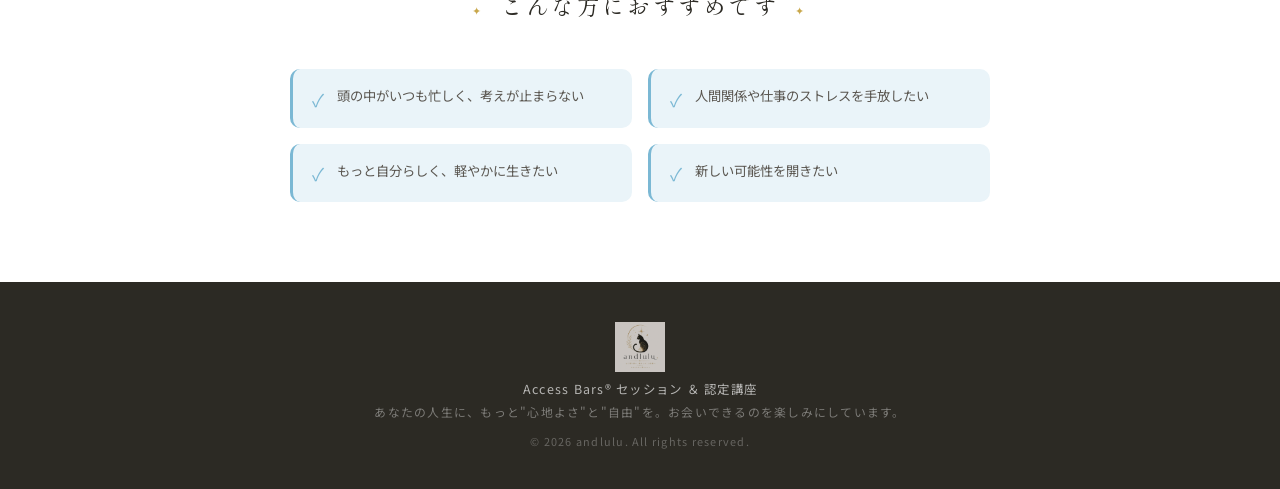
==== commit ce3fccd1: "Add files via upload" ====
--- a/index.html
+++ b/index.html
@@ -186,7 +186,7 @@
 
 <nav>
   <div class="nav-inner">
-    <div class="nav-logo" onclick="showPage('top')">andlulu</div>
+    <div class="nav-logo" onclick="showPage('top')" style="cursor:pointer"><img src="[data-uri]" alt="andlulu" style="height:44px;width:auto;display:block"></div>
     <ul class="nav-links">
       <li><a href="#" onclick="showPage('top')">トップ</a></li>
       <li><a href="#" onclick="showPage('about')">アクセスバーズとは</a></li>
@@ -281,6 +281,29 @@
     </div>
   </section>
 
+
+  <!-- 自己紹介 -->
+  <section style="padding:5rem 2rem;background:linear-gradient(180deg,var(--gold-pale) 0%,#fff 100%)">
+    <div style="max-width:700px;margin:0 auto">
+      <div class="section-title">
+        <span class="section-title-en">About me</span>
+        <div class="section-title-jp">自己紹介</div>
+      </div>
+      <div style="display:grid;grid-template-columns:auto 1fr;gap:2.5rem;align-items:start">
+        <div style="text-align:center;flex-shrink:0">
+          <img src="[data-uri]" alt="andlulu プロフィール写真" style="width:150px;height:150px;border-radius:50%;object-fit:cover;object-position:center top;border:2px solid var(--gold-light);display:block;margin:0 auto 0.8rem">
+          <p style="font-family:'Shippori Mincho',serif;font-size:0.9rem;color:var(--gold);letter-spacing:0.1em">andlulu</p>
+        </div>
+        <div>
+          <p style="font-family:'Shippori Mincho',serif;font-size:0.85rem;color:var(--sky);letter-spacing:0.12em;margin-bottom:1rem">アクセスバーズ®ファシリテーター</p>
+          <p style="font-size:0.88rem;color:var(--text-mid);line-height:2.3;margin-bottom:1.2rem">2023年2月にアクセスバーズのファシリテーターとなり、<br><span style="font-family:'Shippori Mincho',serif;color:var(--text-dark);font-size:0.92rem">"頭の中を静かにすること"　"本来の自分に還っていくこと"</span><br>の大切さを感じながら活動しています。</p>
+          <p style="font-size:0.88rem;color:var(--text-mid);line-height:2.3;margin-bottom:1.2rem">「andlulu」という名前には、愛猫ルルや、これまで一緒に過ごしてきた大切な存在たちへの想いを込めました。</p>
+          <p style="font-size:0.88rem;color:var(--text-mid);line-height:2.3">心に寄り添いながら、安心して自分へ還っていける場所を届けていきたいと思っています。</p>
+        </div>
+      </div>
+    </div>
+  </section>
+
   <section class="for-who">
     <div class="for-who-inner">
       <div class="section-title">
@@ -492,40 +515,47 @@
     </div>
     <div class="contact-form">
       <p style="font-family:'Shippori Mincho',serif;font-size:0.98rem;color:var(--text-dark);letter-spacing:0.1em;margin-bottom:1.5rem">お問い合わせフォーム</p>
-      <div class="form-group">
-        <label class="form-label">お名前 *</label>
-        <input type="text" class="form-input" placeholder="山田 花子">
-      </div>
-      <div class="form-group">
-        <label class="form-label">メールアドレス *</label>
-        <input type="email" class="form-input" placeholder="example@email.com">
-      </div>
-      <div class="form-group">
-        <label class="form-label">ご希望のメニュー</label>
-        <select class="form-input">
-          <option value="">選択してください</option>
-          <option>初回体験セッション（¥5,000 / 90分）</option>
-          <option>通常セッション（¥10,000 / 90分）</option>
-          <option>資格取得認定1日講座（¥52,000）</option>
-          <option>資格取得認定1日講座・再受講（¥26,000）</option>
-          <option>その他・ご相談</option>
-        </select>
-      </div>
-      <div class="form-group">
-        <label class="form-label">ご希望の日程（第1・第2希望）</label>
-        <input type="text" class="form-input" placeholder="例：6月1日（土）午前 / 6月3日（月）午後">
-      </div>
-      <div class="form-group">
-        <label class="form-label">メッセージ・ご質問</label>
-        <textarea class="form-input" placeholder="ご質問やご要望をお気軽にどうぞ"></textarea>
-      </div>
-      <button class="form-submit">送信する ▶</button>
+      <div id="form-success" style="display:none;background:#e8f5e9;border:1px solid #a5d6a7;border-radius:12px;padding:1.5rem;text-align:center;margin-bottom:1rem">
+        <p style="font-family:'Shippori Mincho',serif;font-size:1rem;color:#2e7d32;margin-bottom:0.4rem">✦ 送信が完了しました</p>
+        <p style="font-size:0.83rem;color:#388e3c">お問い合わせありがとうございます。<br>2〜3営業日以内にご連絡いたします。</p>
+      </div>
+      <form id="contact-form" action="https://formspree.io/f/xwvzqvjy" method="POST">
+        <div class="form-group">
+          <label class="form-label">お名前 *</label>
+          <input type="text" name="お名前" class="form-input" placeholder="山田 花子" required>
+        </div>
+        <div class="form-group">
+          <label class="form-label">メールアドレス *</label>
+          <input type="email" name="メールアドレス" class="form-input" placeholder="example@email.com" required>
+        </div>
+        <div class="form-group">
+          <label class="form-label">ご希望のメニュー</label>
+          <select name="ご希望のメニュー" class="form-input">
+            <option value="">選択してください</option>
+            <option>初回体験無料セッション（¥0 / 45分）</option>
+            <option>初回体験セッション（¥5,000 / 90分）</option>
+            <option>通常セッション（¥10,000 / 90分）</option>
+            <option>資格取得認定1日講座（¥52,000）</option>
+            <option>資格取得認定1日講座・再受講（¥26,000）</option>
+            <option>その他・ご相談</option>
+          </select>
+        </div>
+        <div class="form-group">
+          <label class="form-label">ご希望の日程（第1・第2希望）</label>
+          <input type="text" name="ご希望の日程" class="form-input" placeholder="例：6月1日（土）午前 / 6月3日（月）午後">
+        </div>
+        <div class="form-group">
+          <label class="form-label">メッセージ・ご質問</label>
+          <textarea name="メッセージ" class="form-input" placeholder="ご質問やご要望をお気軽にどうぞ"></textarea>
+        </div>
+        <button type="submit" class="form-submit">送信する ▶</button>
+      </form>
     </div>
   </div>
 </div>
 
 <footer>
-  <p style="font-family:'Cormorant Garamond',serif;font-size:1.2rem;color:rgba(255,255,255,0.55);letter-spacing:0.15em;font-style:italic;margin-bottom:0.3rem">andlulu</p>
+  <img src="[data-uri]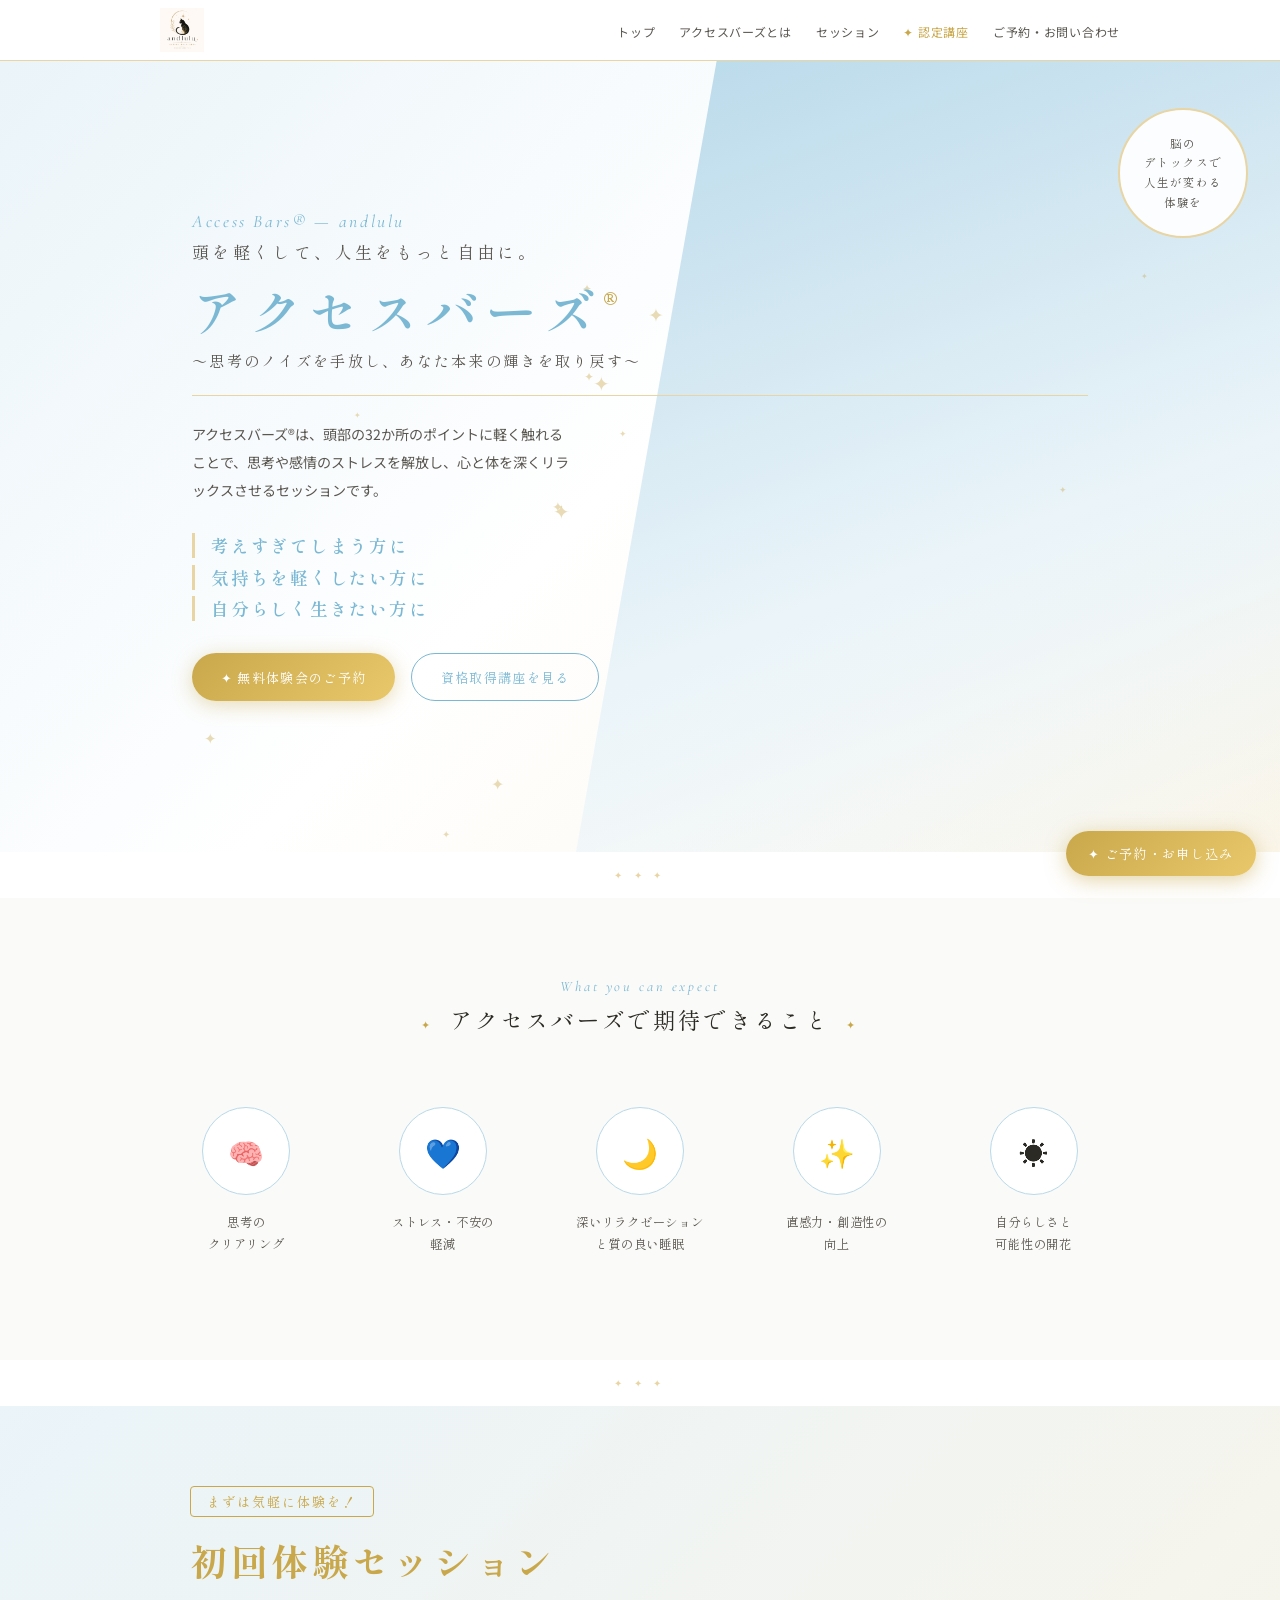
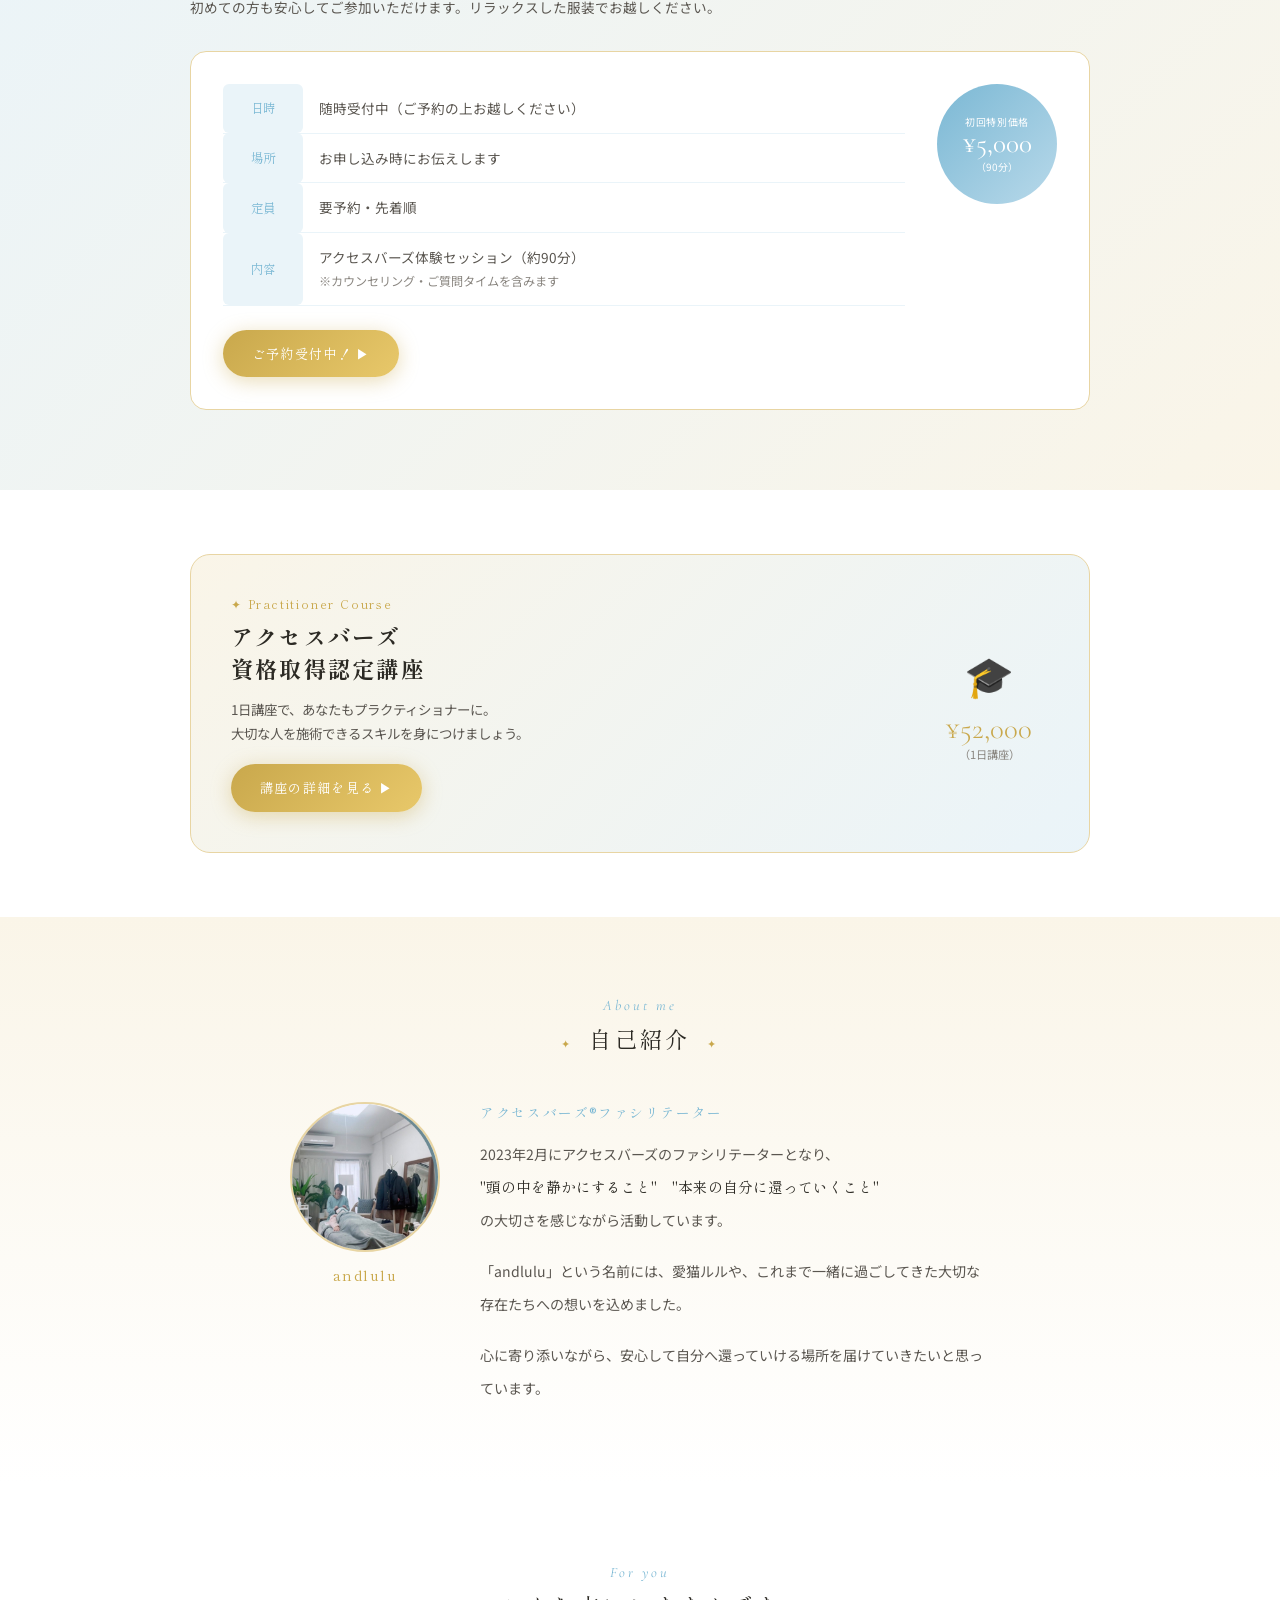
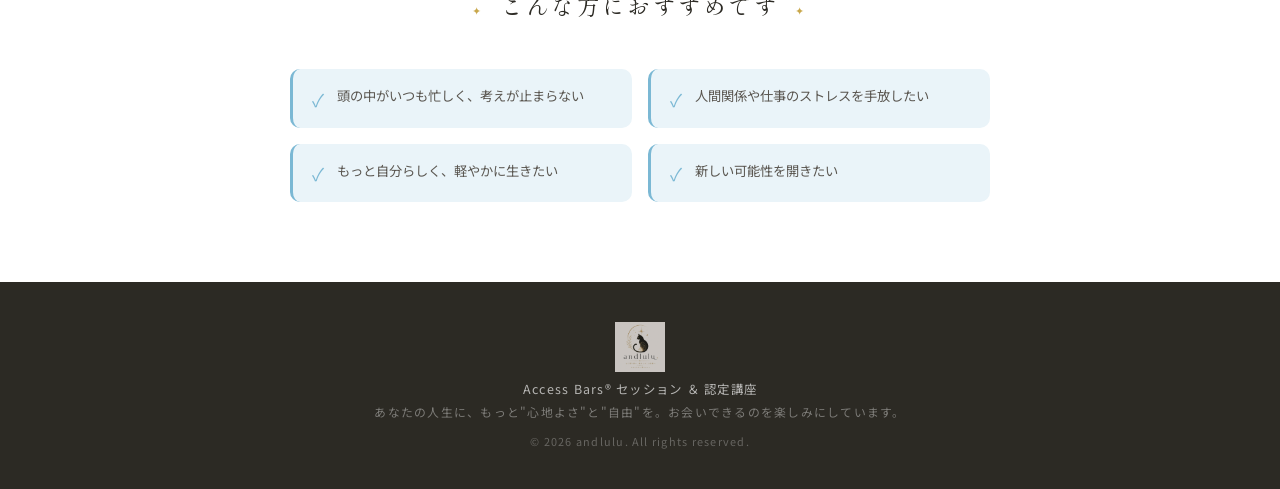
==== commit 197089a0: "Add files via upload" ====
--- a/index.html
+++ b/index.html
@@ -426,7 +426,11 @@
         <div class="lesson-info-body">
           <table class="lesson-table">
             <tr><td>受講時間</td><td>1日（約8時間／10:00〜18:00 目安）</td></tr>
-            <tr><td>場所</td><td>お申し込み後にご案内します</td></tr>
+            <tr><td>場所</td><td>
+              <span style="display:inline-block;background:var(--sky-pale);color:var(--sky);font-size:0.75rem;padding:0.15rem 0.6rem;border-radius:10px;margin-bottom:0.4rem">全国出張対応</span><br>
+              新規の方を含む3名以上お集めいただければ全国どこへでも出張いたします。<br>
+              <span style="font-size:0.78rem;color:var(--text-light)">※交通費・宿泊費は別途ご相談ください</span>
+            </td></tr>
             <tr><td>定員</td><td>少人数制（要予約・先着順）</td></tr>
             <tr><td>料金</td><td>¥52,000（税込）<br><span style="color:var(--gold);font-size:0.82rem">再受講の方は半額 ¥26,000（税込）</span></td></tr>
             <tr><td>含まれるもの</td><td>テキスト・修了証明書・講座中のセッション体験</td></tr>
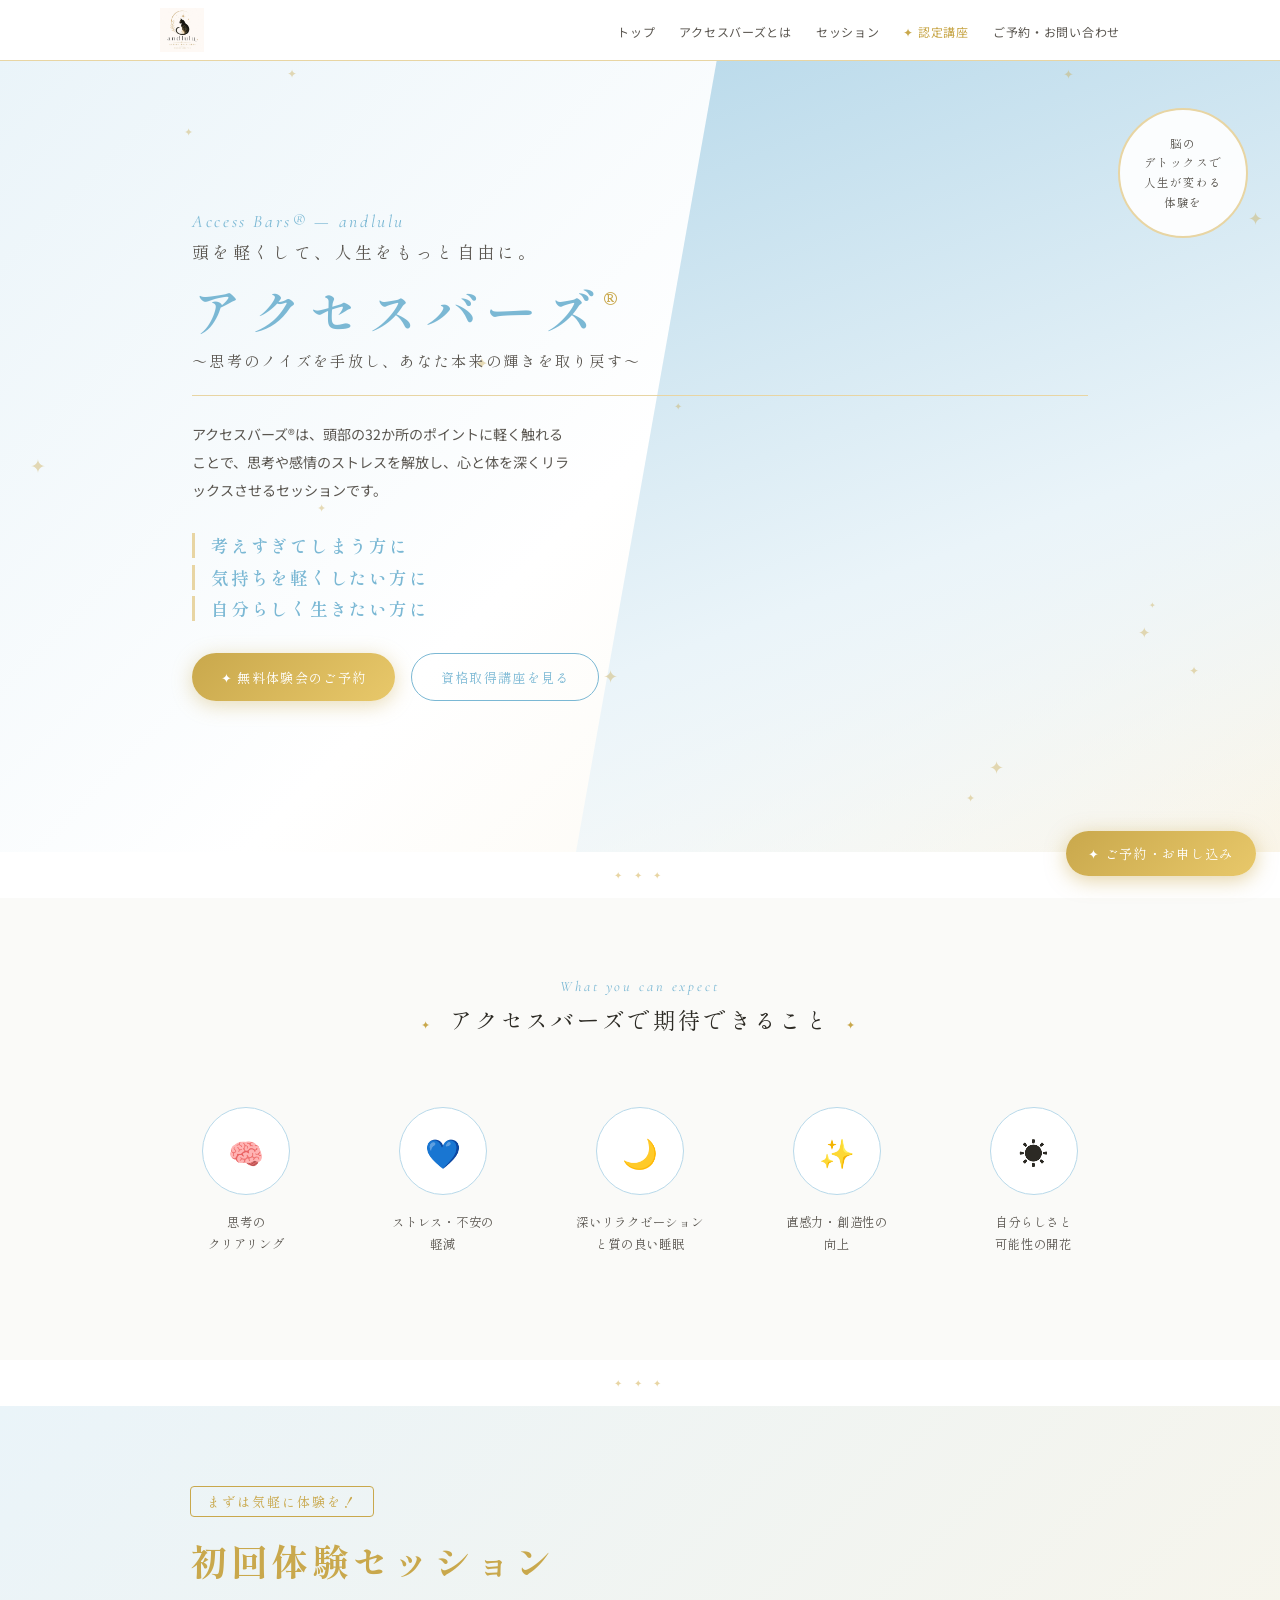
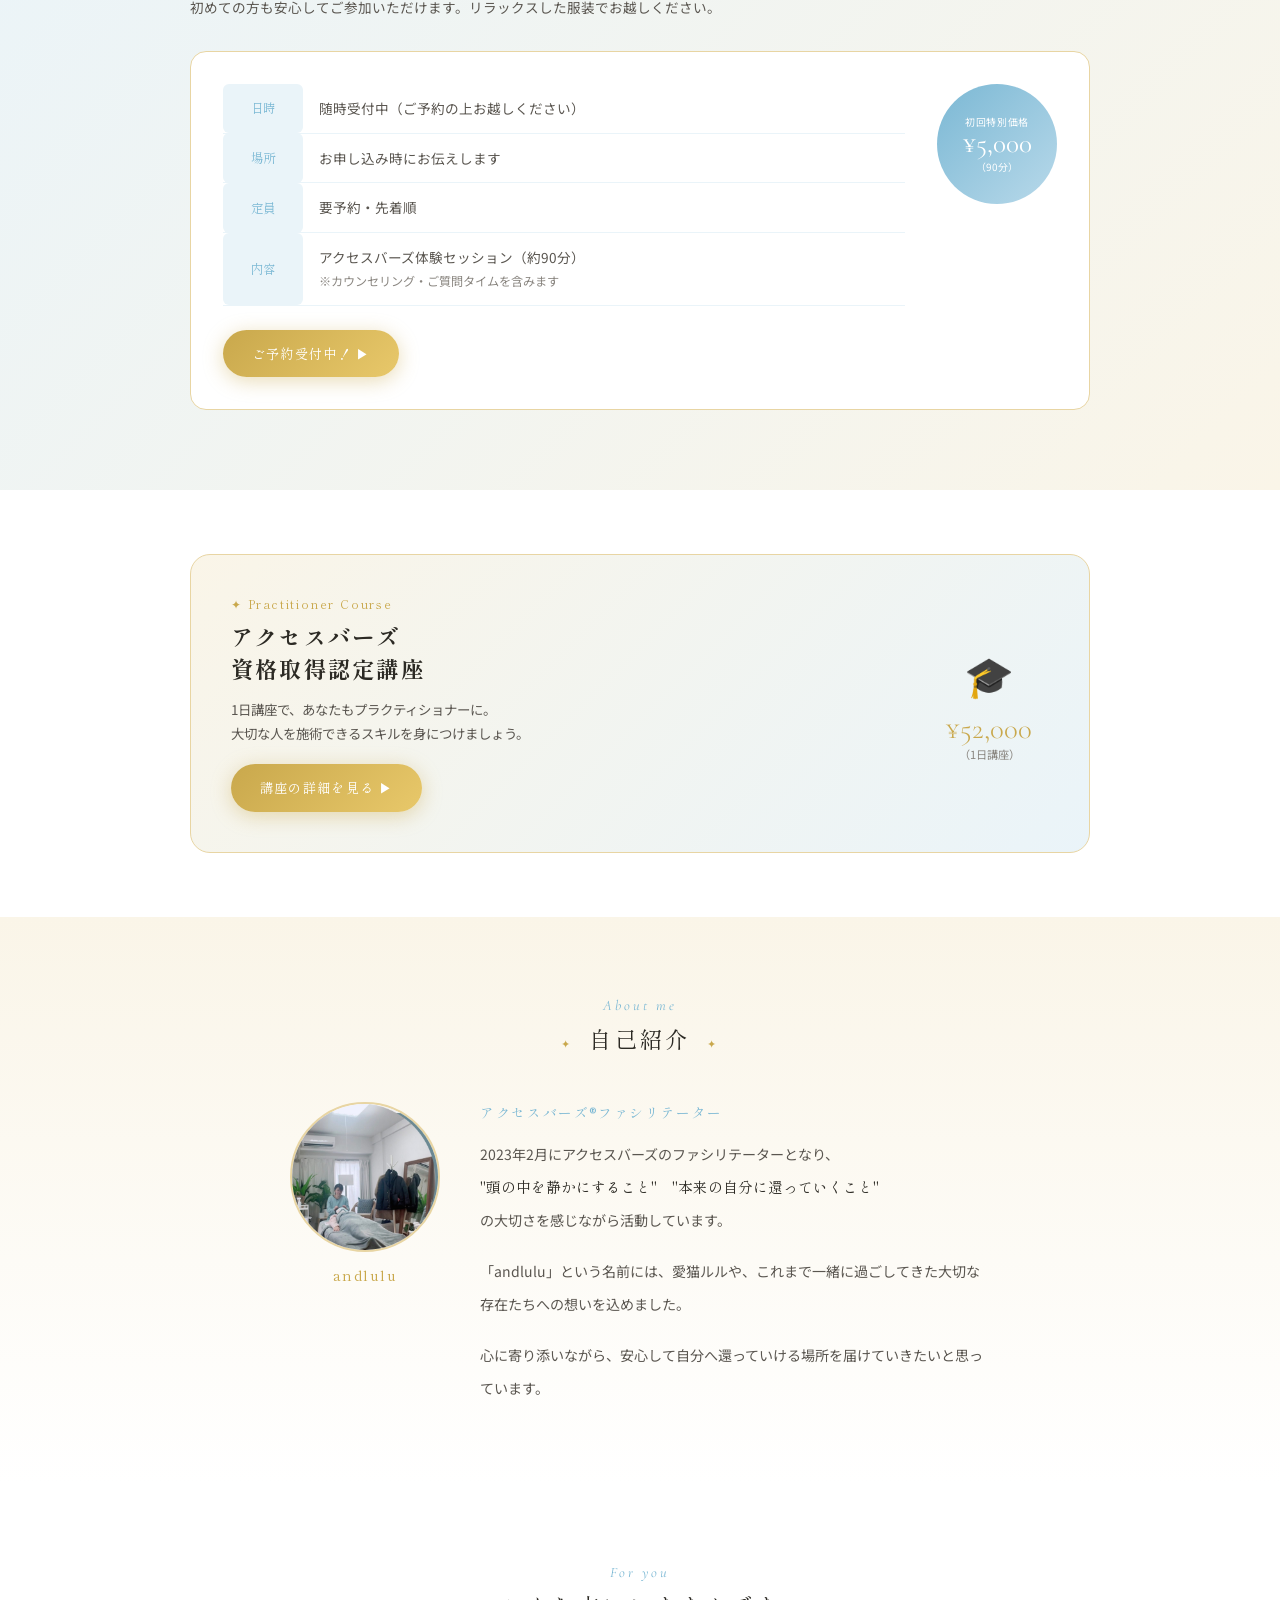
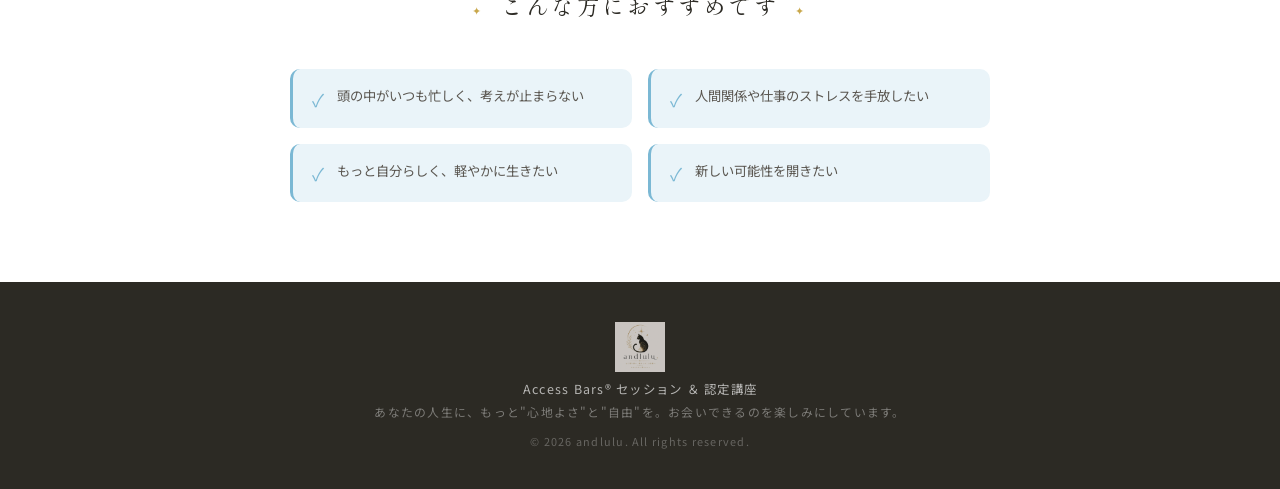
==== commit 873f723b: "Add files via upload" ====
--- a/index.html
+++ b/index.html
@@ -427,8 +427,10 @@
           <table class="lesson-table">
             <tr><td>受講時間</td><td>1日（約8時間／10:00〜18:00 目安）</td></tr>
             <tr><td>場所</td><td>
-              <span style="display:inline-block;background:var(--sky-pale);color:var(--sky);font-size:0.75rem;padding:0.15rem 0.6rem;border-radius:10px;margin-bottom:0.4rem">全国出張対応</span><br>
+              <span style="display:inline-block;background:var(--sky-pale);color:var(--sky);font-size:0.75rem;padding:0.15rem 0.6rem;border-radius:10px;margin-bottom:0.4rem">千葉県（自宅サロン）</span><br>
+              <span style="display:inline-block;background:var(--gold-pale);color:var(--gold);font-size:0.75rem;padding:0.15rem 0.6rem;border-radius:10px;margin:0.4rem 0">全国出張対応</span><br>
               新規の方を含む3名以上お集めいただければ全国どこへでも出張いたします。<br>
+              関東周辺の方はお一人から承ります。<br>
               <span style="font-size:0.78rem;color:var(--text-light)">※交通費・宿泊費は別途ご相談ください</span>
             </td></tr>
             <tr><td>定員</td><td>少人数制（要予約・先着順）</td></tr>
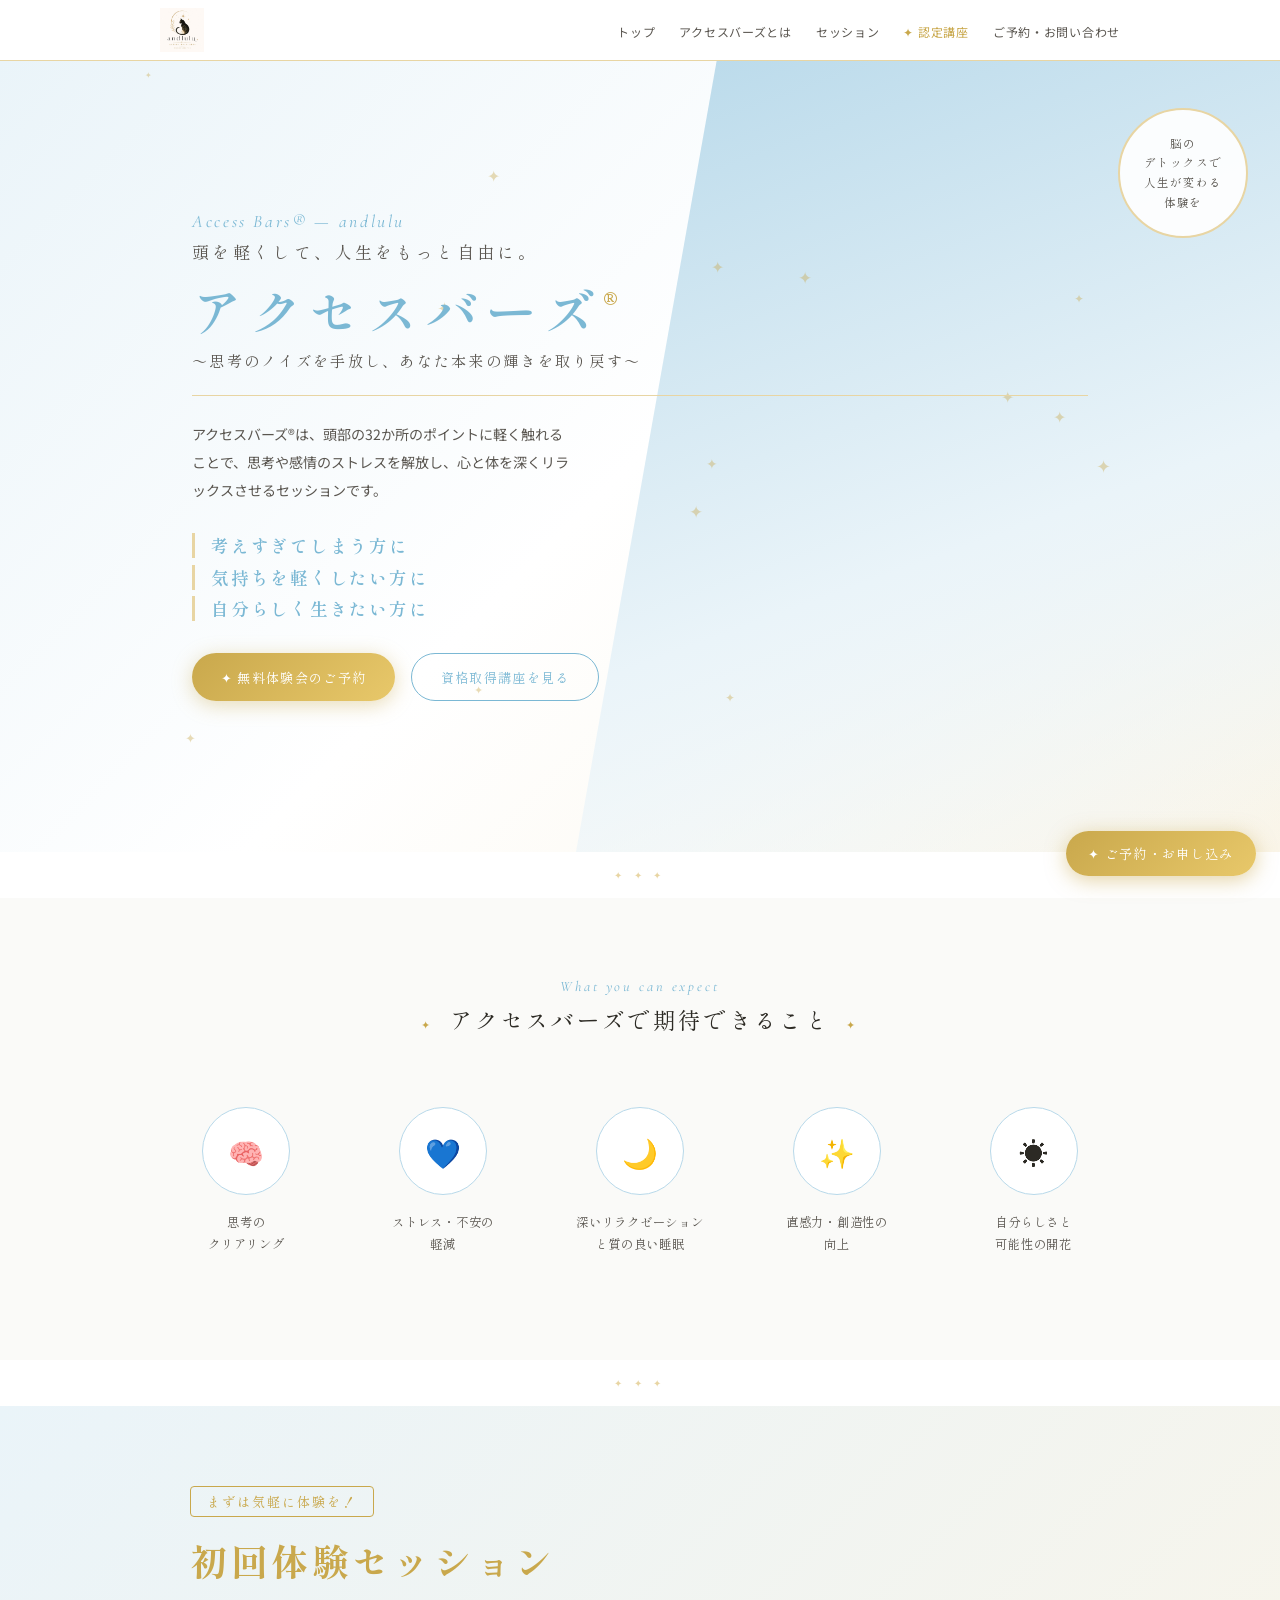
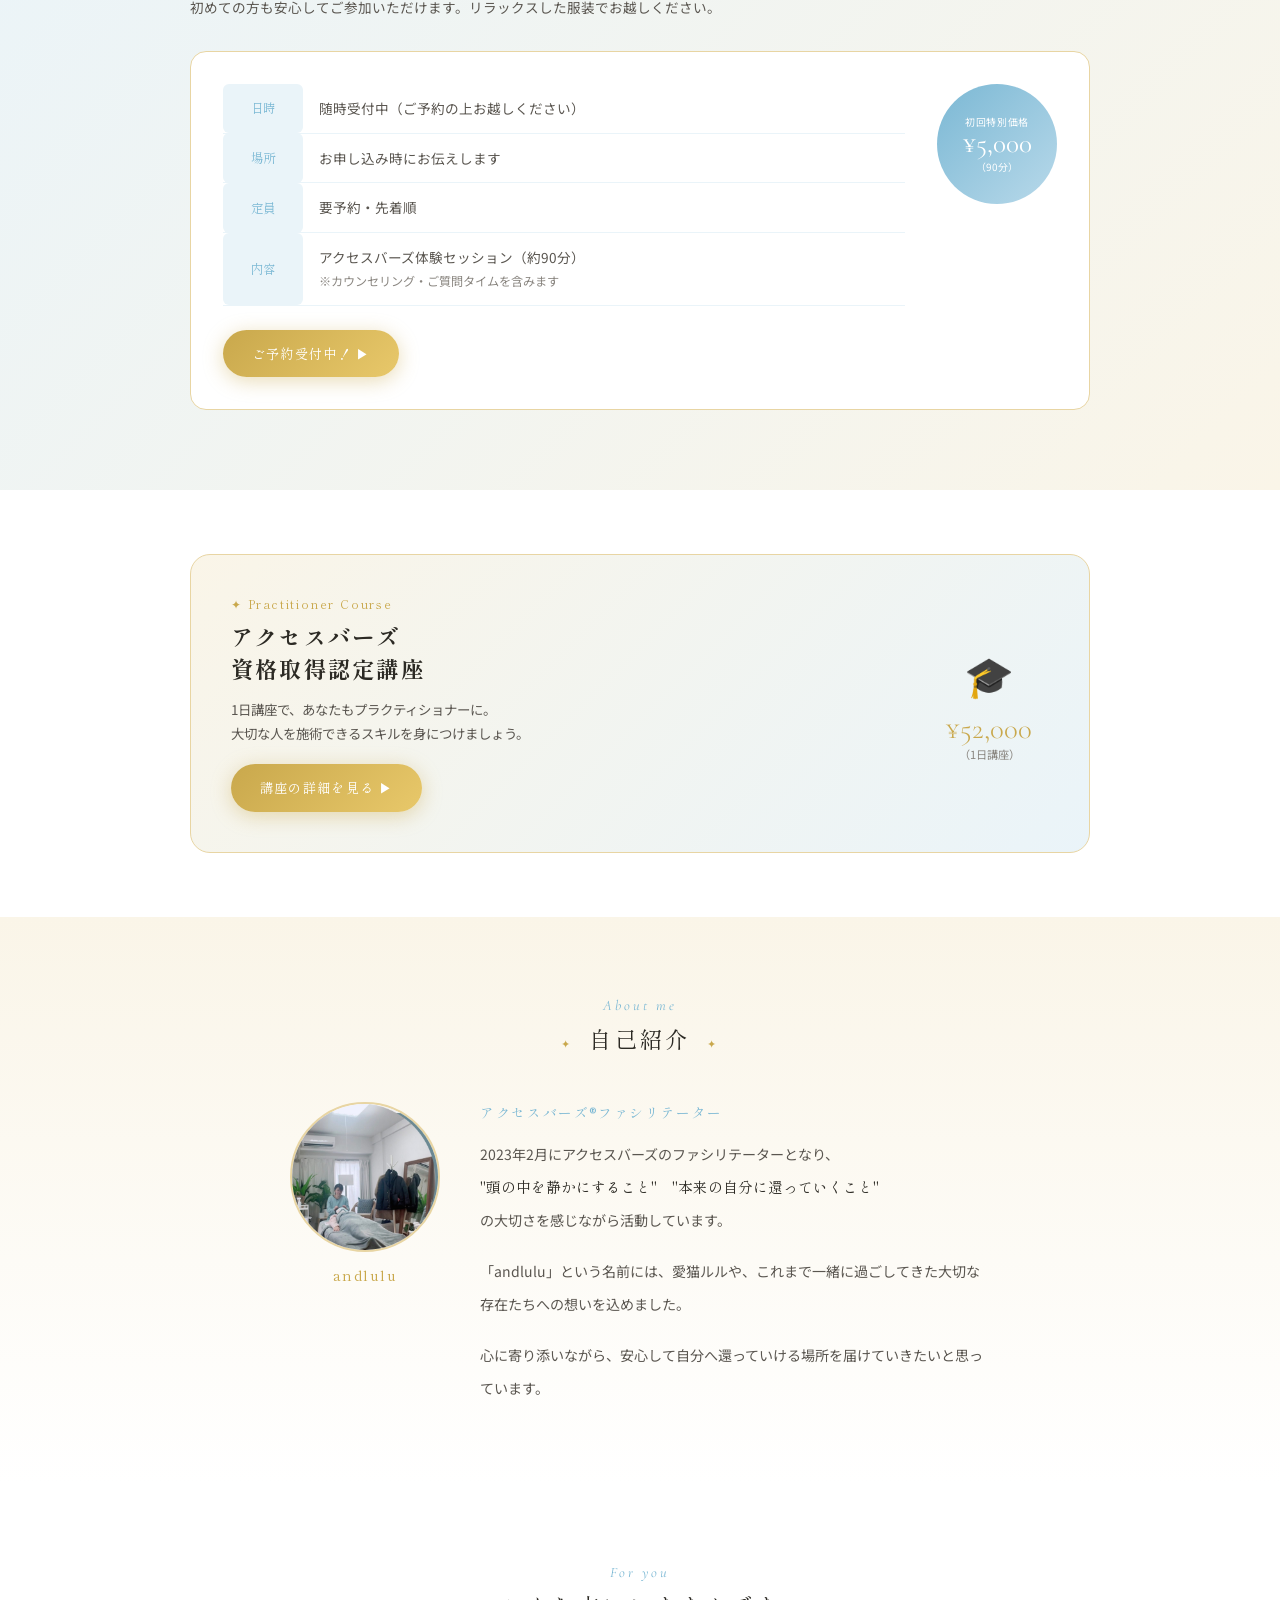
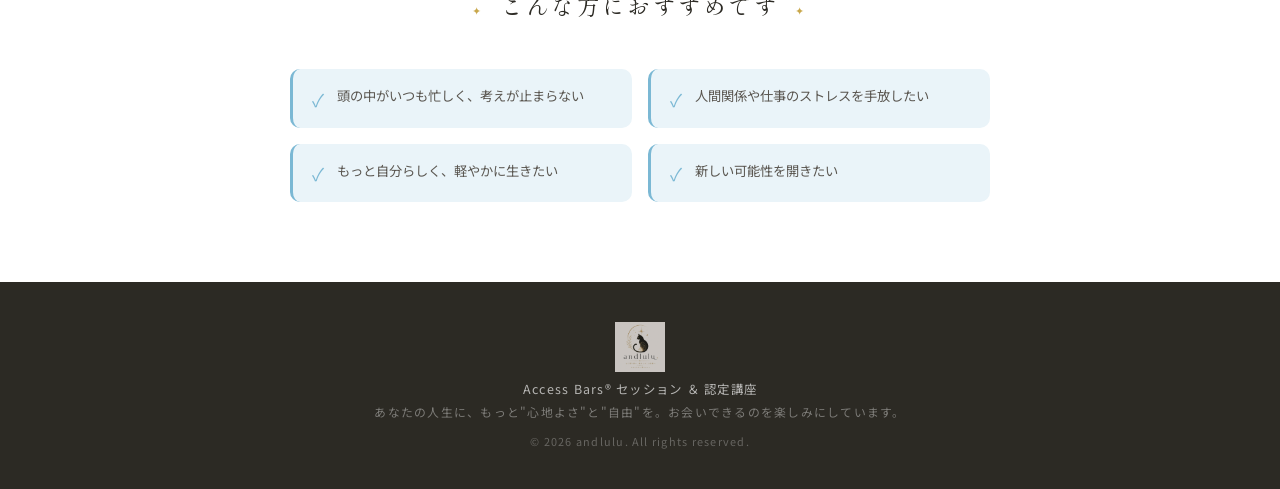
==== commit 413ae8a5: "Add files via upload" ====
--- a/index.html
+++ b/index.html
@@ -180,6 +180,70 @@
 footer{background:var(--text-dark);color:rgba(255,255,255,0.65);text-align:center;padding:2.5rem;font-size:0.78rem;letter-spacing:0.1em}
 .float-cta{position:fixed;bottom:1.5rem;right:1.5rem;z-index:50;background:linear-gradient(135deg,var(--gold),#E8C86A);color:#fff;border:none;border-radius:50px;padding:0.8rem 1.4rem;font-family:'Shippori Mincho',serif;font-size:0.82rem;letter-spacing:0.1em;cursor:pointer;box-shadow:0 4px 20px rgba(201,168,76,0.5);transition:all 0.2s}
 .float-cta:hover{transform:translateY(-2px)}
+
+/* ===== スマホ対応 ===== */
+@media (max-width: 768px) {
+  /* ナビ */
+  .nav-inner { flex-direction: column; height: auto; padding: 0.5rem 0; gap: 0.3rem; }
+  .nav-logo img { height: 36px; }
+  .nav-links { gap: 0.6rem; justify-content: center; flex-wrap: wrap; padding-bottom: 0.4rem; }
+  .nav-links a { font-size: 0.72rem; }
+
+  /* ヒーロー */
+  .hero { min-height: auto; padding-bottom: 3rem; }
+  .hero-content { padding: 2rem 1.2rem; }
+  .hero-title { font-size: 2rem; letter-spacing: 0.08em; }
+  .hero-title-r { font-size: 1.2rem; }
+  .hero-catch { font-size: 0.9rem; }
+  .hero-sub { font-size: 0.82rem; }
+  .hero-desc { font-size: 0.85rem; max-width: 100%; }
+  .hero-target { font-size: 0.95rem; }
+  .hero-btns { flex-direction: column; }
+  .btn-primary, .btn-outline { width: 100%; text-align: center; padding: 0.9rem 1rem; }
+
+  /* 脳のデトックス丸を非表示（スマホでは邪魔になるため） */
+  .hero-circle { display: none; }
+
+  /* アイコングリッド：2列に */
+  .benefits-grid { grid-template-columns: repeat(2, 1fr); gap: 1rem; }
+  .benefit-circle { width: 72px; height: 72px; font-size: 1.5rem; }
+
+  /* 体験会カード */
+  .trial-card { grid-template-columns: 1fr; }
+  .price-badge { margin: 1rem auto 0; }
+  .trial-title { font-size: 1.8rem; }
+
+  /* こんな方に */
+  .for-who-list { grid-template-columns: 1fr; }
+
+  /* 自己紹介 */
+  #page-top section > div[style*="grid-template-columns:auto"] {
+    grid-template-columns: 1fr !important;
+    text-align: center;
+  }
+
+  /* セッションメニュー */
+  .menu-grid { grid-template-columns: 1fr; }
+
+  /* 認定講座 */
+  .lesson-what-grid { grid-template-columns: 1fr; }
+  .lesson-for-grid { grid-template-columns: 1fr; }
+  .lesson-lead { font-size: 1.3rem; }
+  .lesson-info-header { flex-direction: column; gap: 0.8rem; }
+  .lesson-info-price-wrap { text-align: left; }
+
+  /* お問い合わせ */
+  .contact-methods { grid-template-columns: 1fr; }
+
+  /* セクションタイトル */
+  .section-title-jp { font-size: 1.1rem; letter-spacing: 0.08em; }
+
+  /* 活動エリアグリッド */
+  div[style*="grid-template-columns:1fr 1fr"] { grid-template-columns: 1fr !important; }
+
+  /* フローティングボタン */
+  .float-cta { bottom: 1rem; right: 0.8rem; font-size: 0.78rem; padding: 0.7rem 1.1rem; }
+}
 </style>
 </head>
 <body>
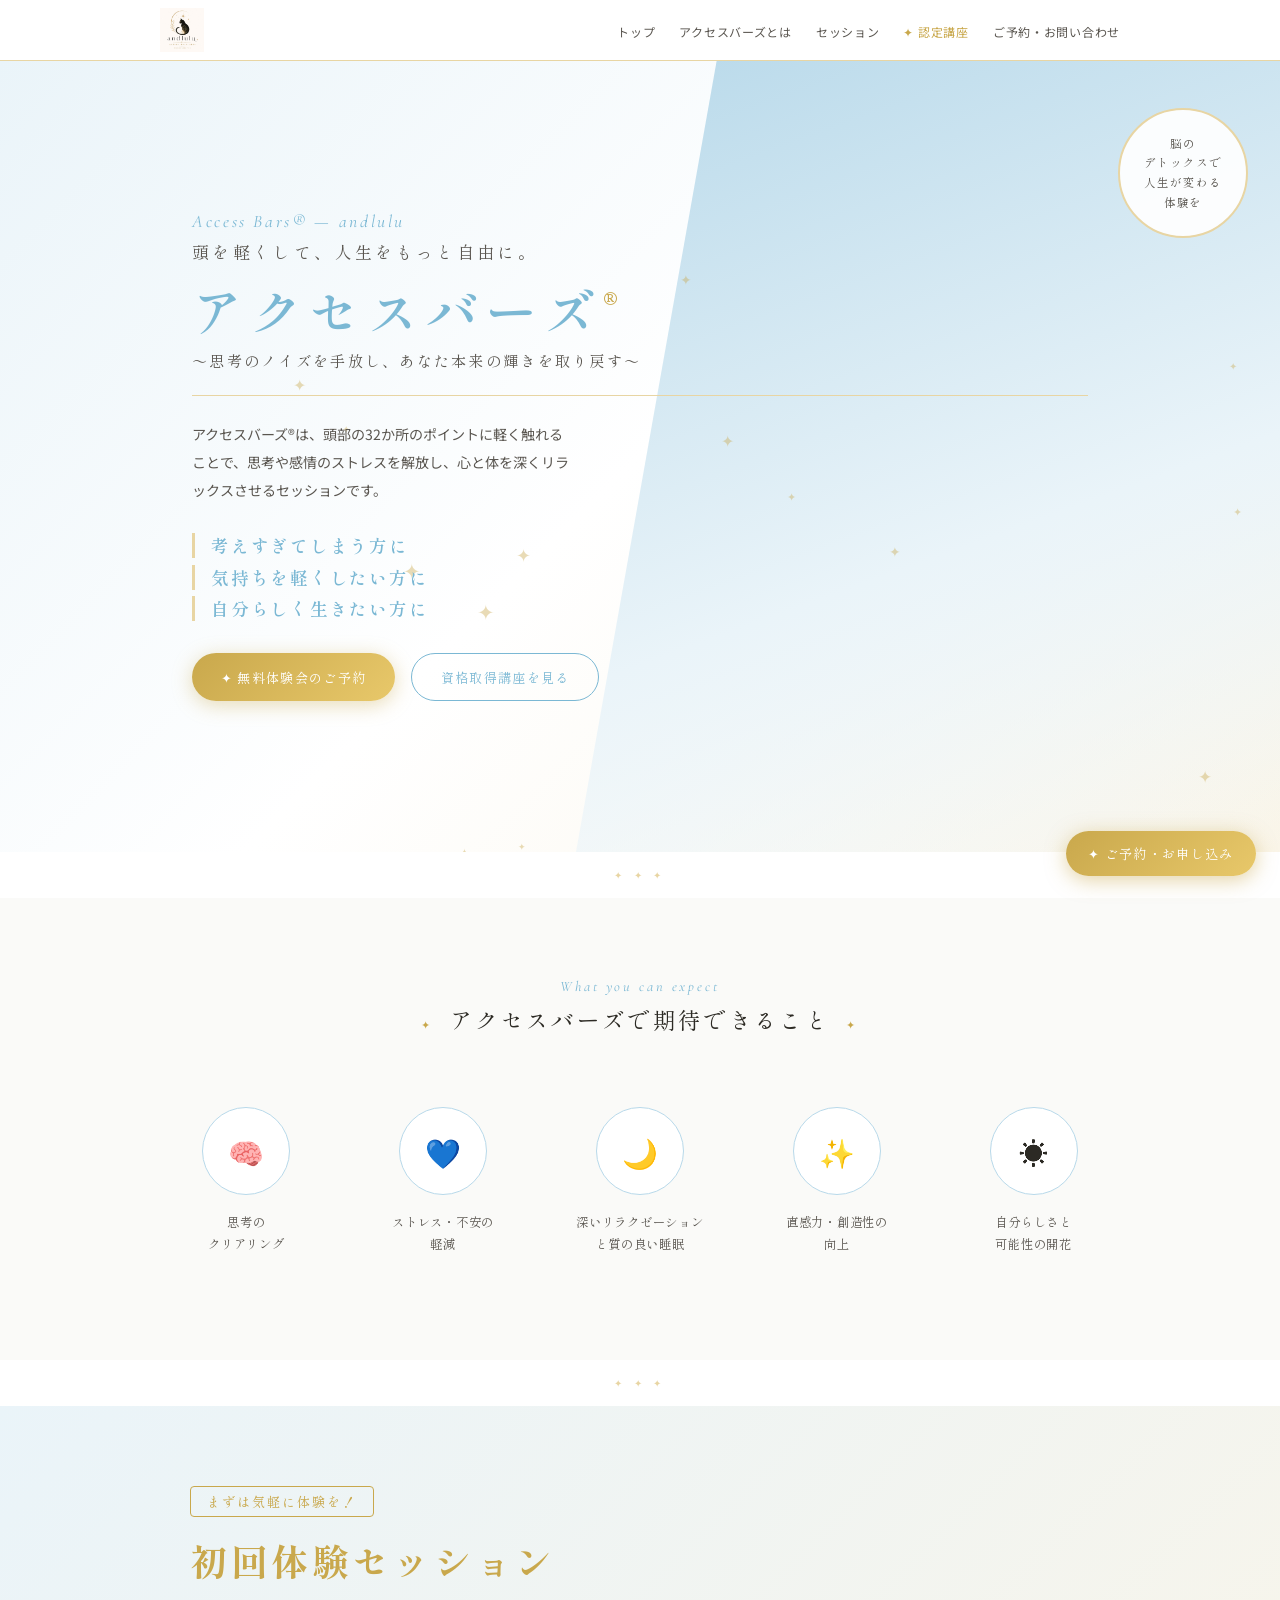
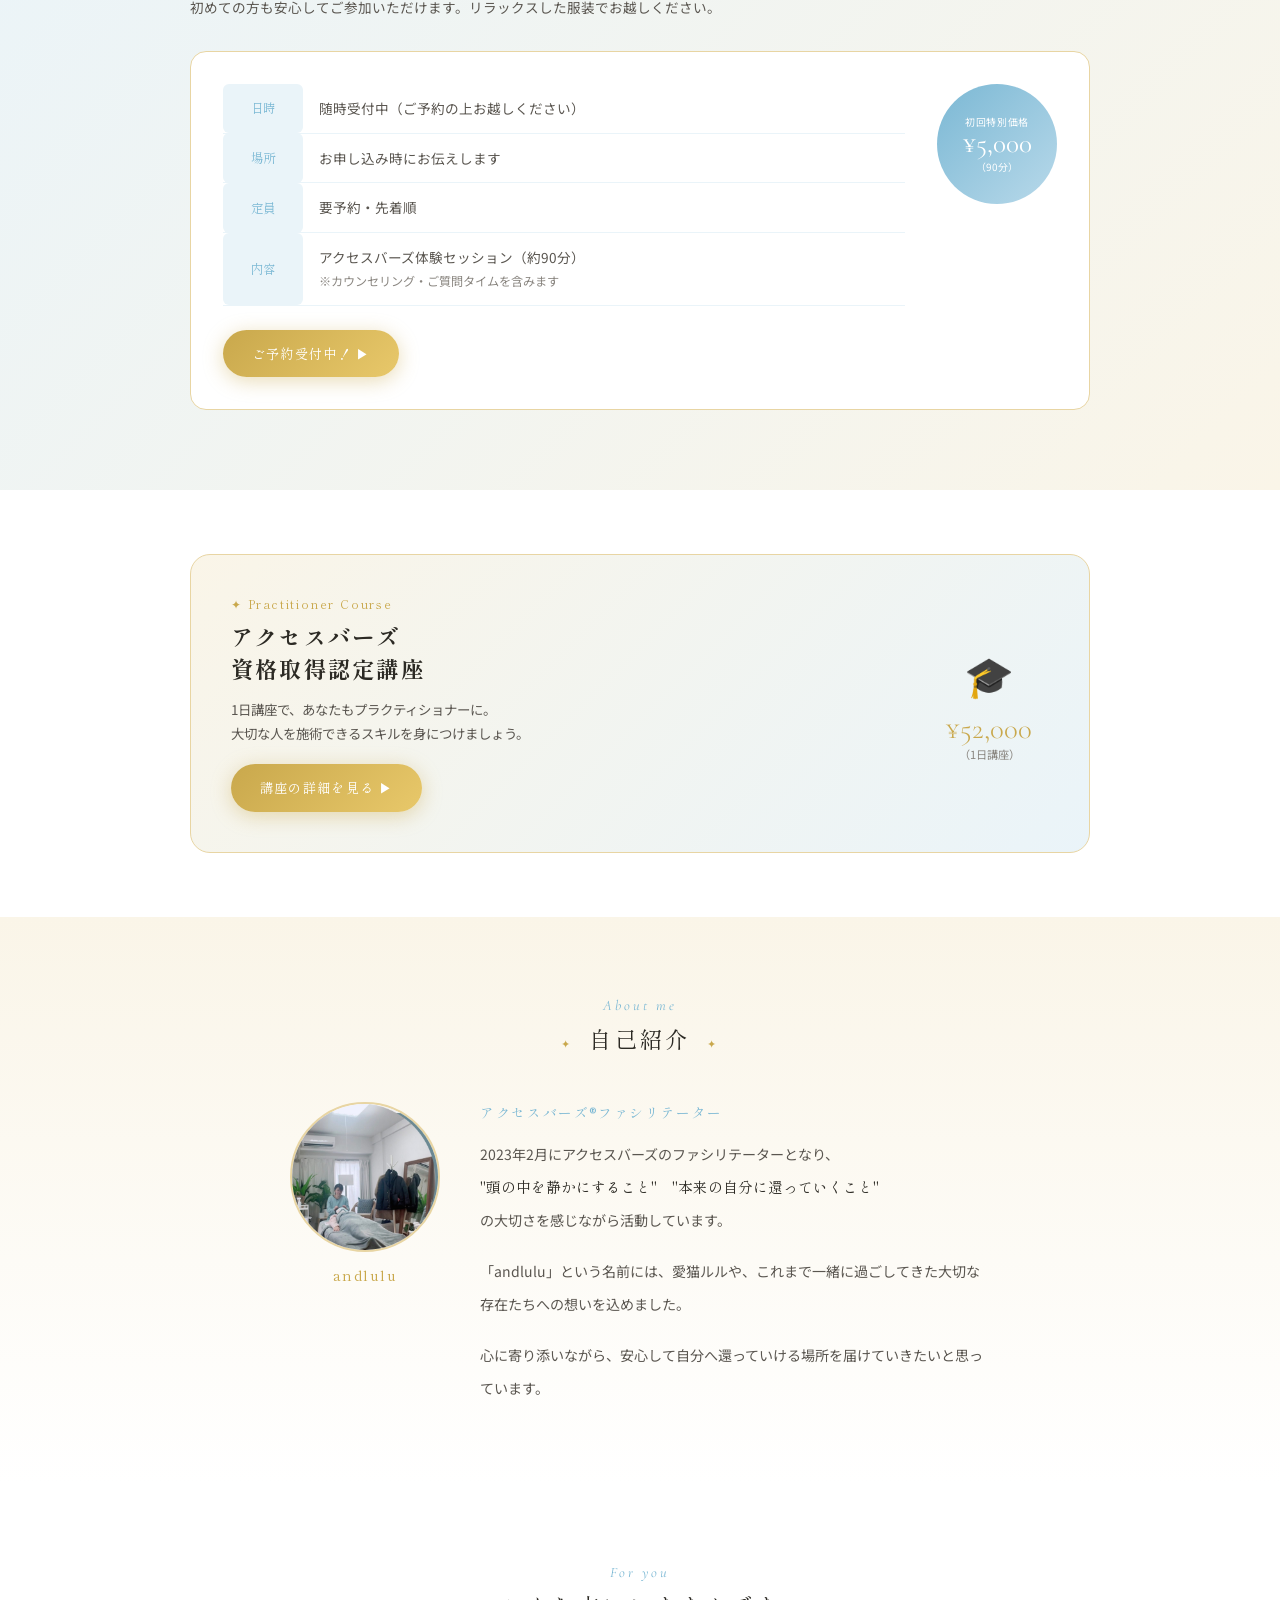
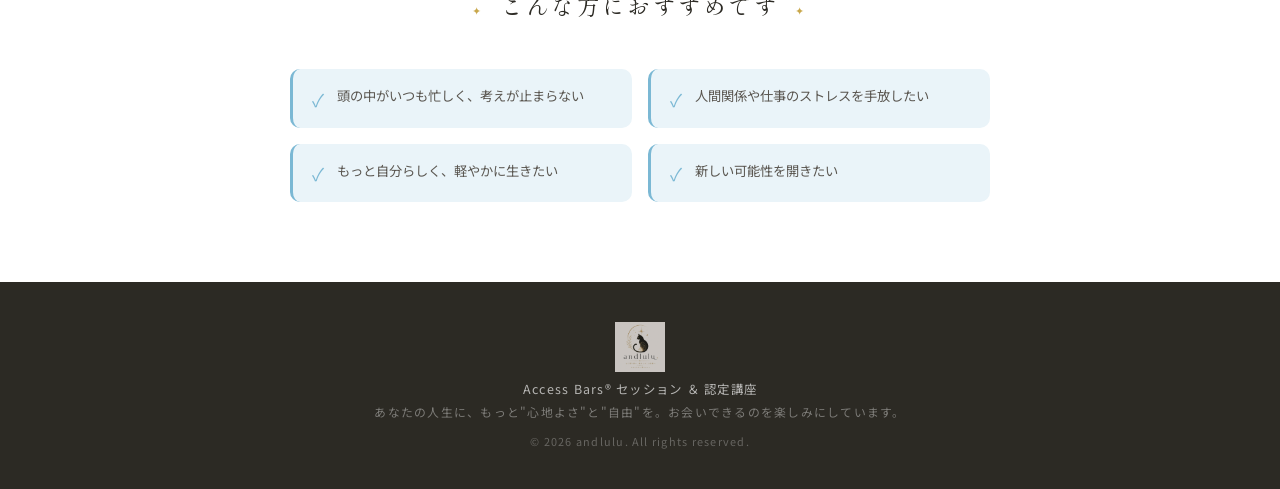
==== commit f5a39b46: "Add files via upload" ====
--- a/index.html
+++ b/index.html
@@ -4,6 +4,7 @@
 <meta charset="UTF-8">
 <meta name="viewport" content="width=device-width, initial-scale=1.0">
 <title>andlulu | アクセスバーズ® セッション・認定講座</title>
+<meta name="google-site-verification" content="Qz6CUQPBAnaS6RnfsUXxHTg4-sfWUvk1dBZ28GUoZXY">
 <meta name="description" content="andlulu｜頭を軽くして、人生をもっと自由に。アクセスバーズ®セッション（初回¥5,000）と資格取得認定1日講座（¥52,000）を提供しています。">
 <link href="https://fonts.googleapis.com/css2?family=Shippori+Mincho:wght@400;500;600&family=Noto+Sans+JP:wght@300;400;500&family=Cormorant+Garamond:ital,wght@0,300;0,400;1,300&display=swap" rel="stylesheet">
 <style>
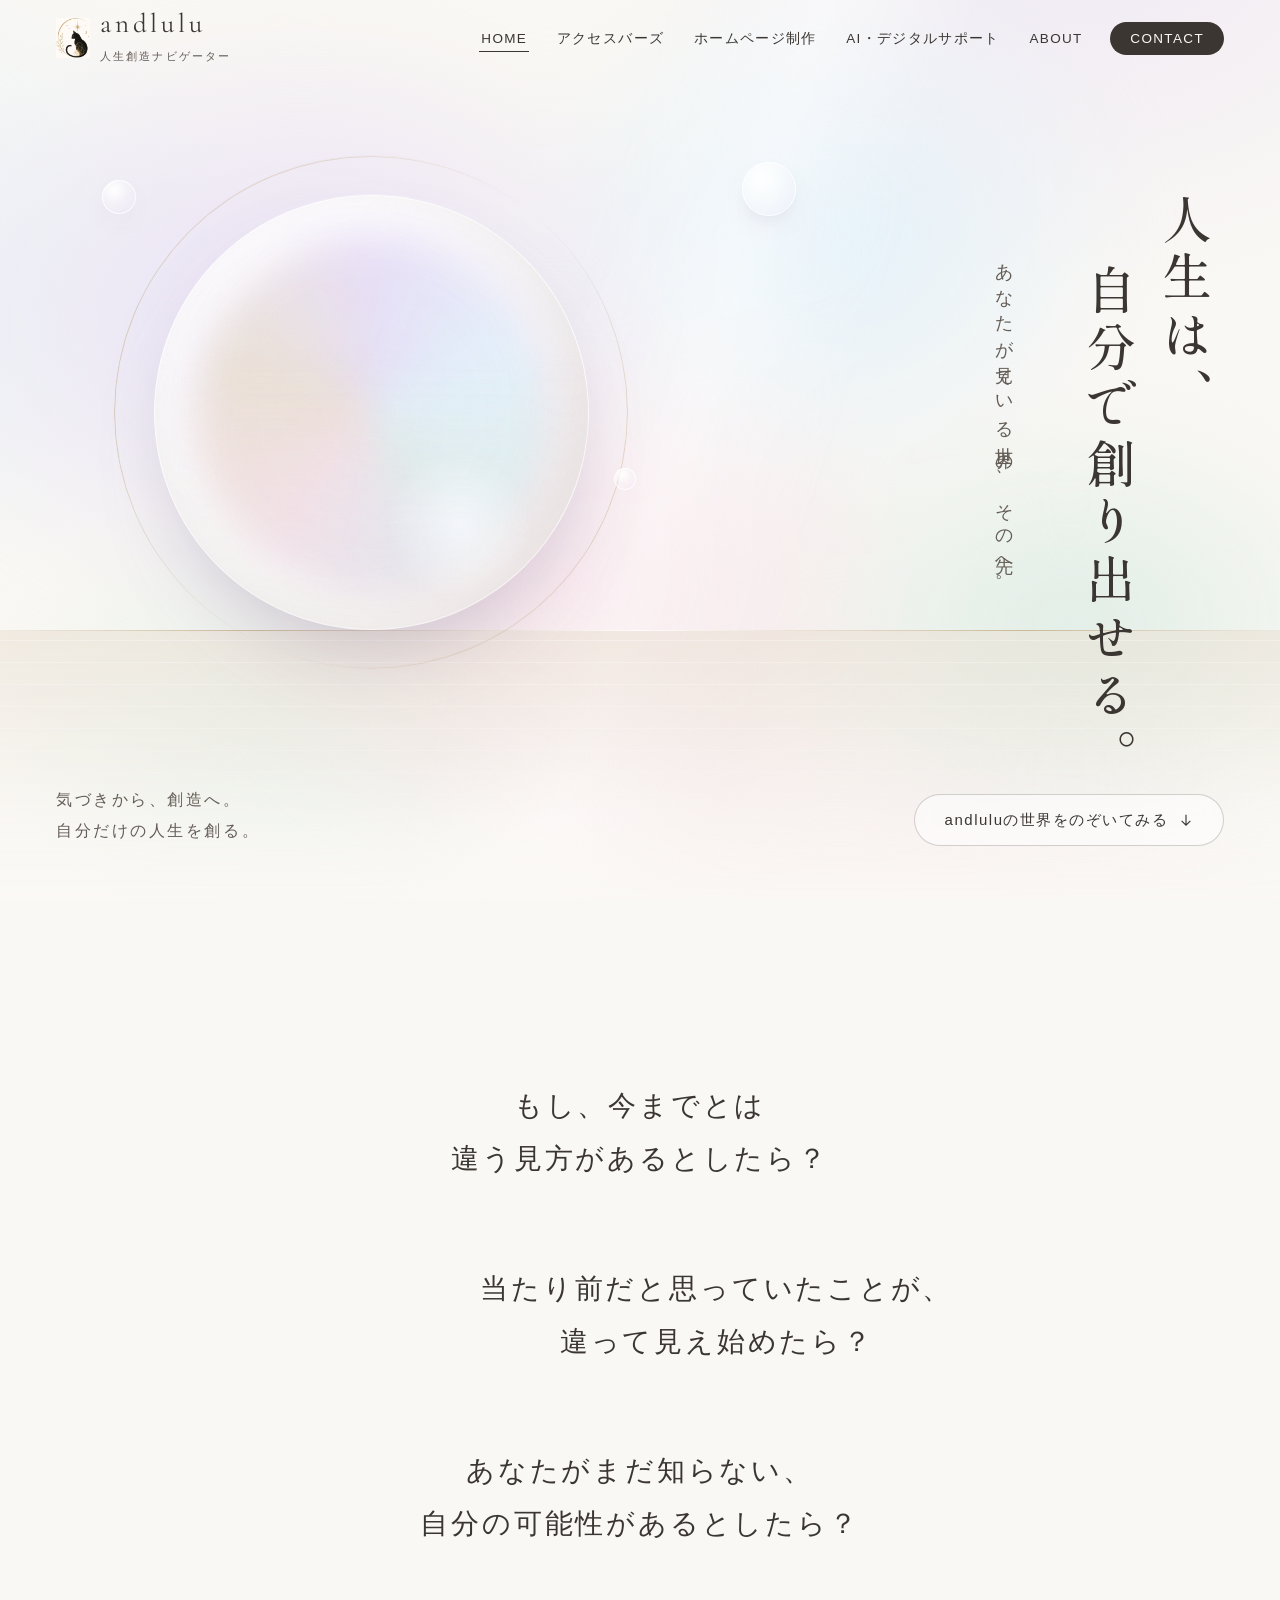
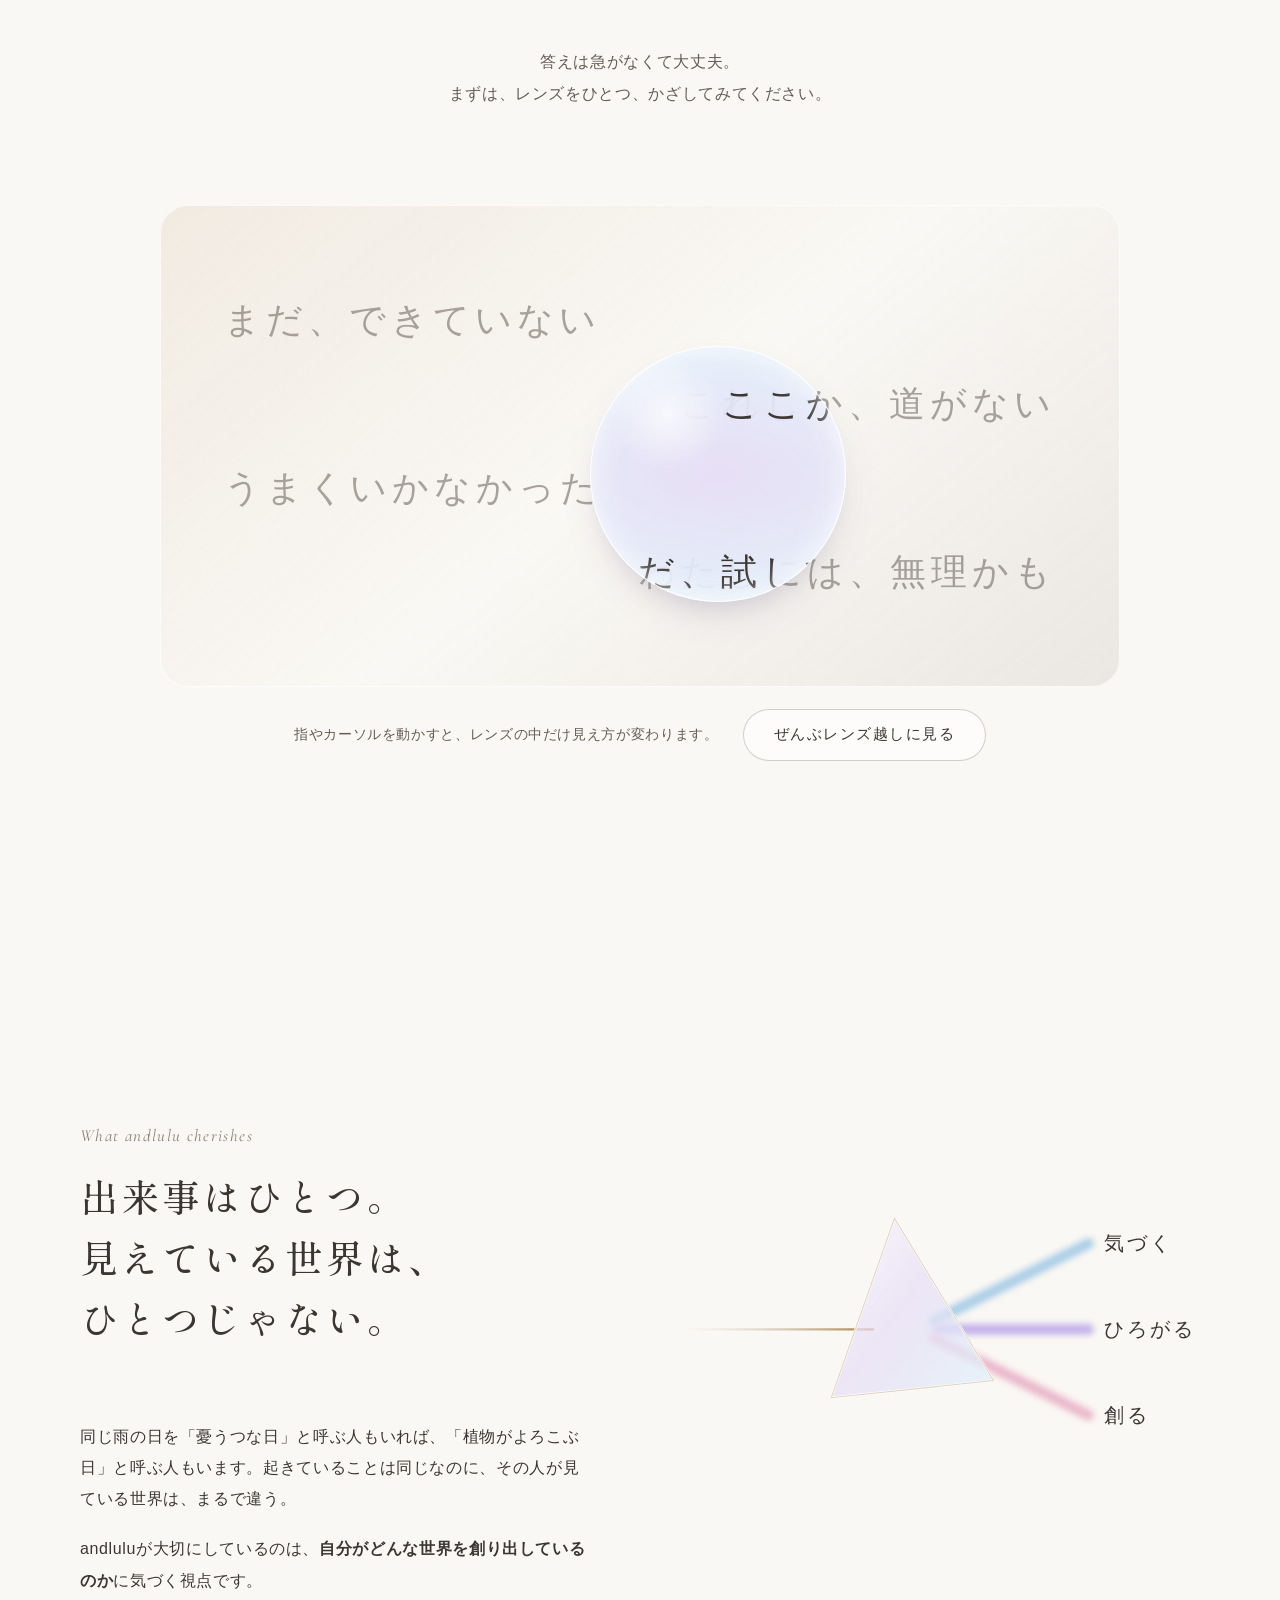
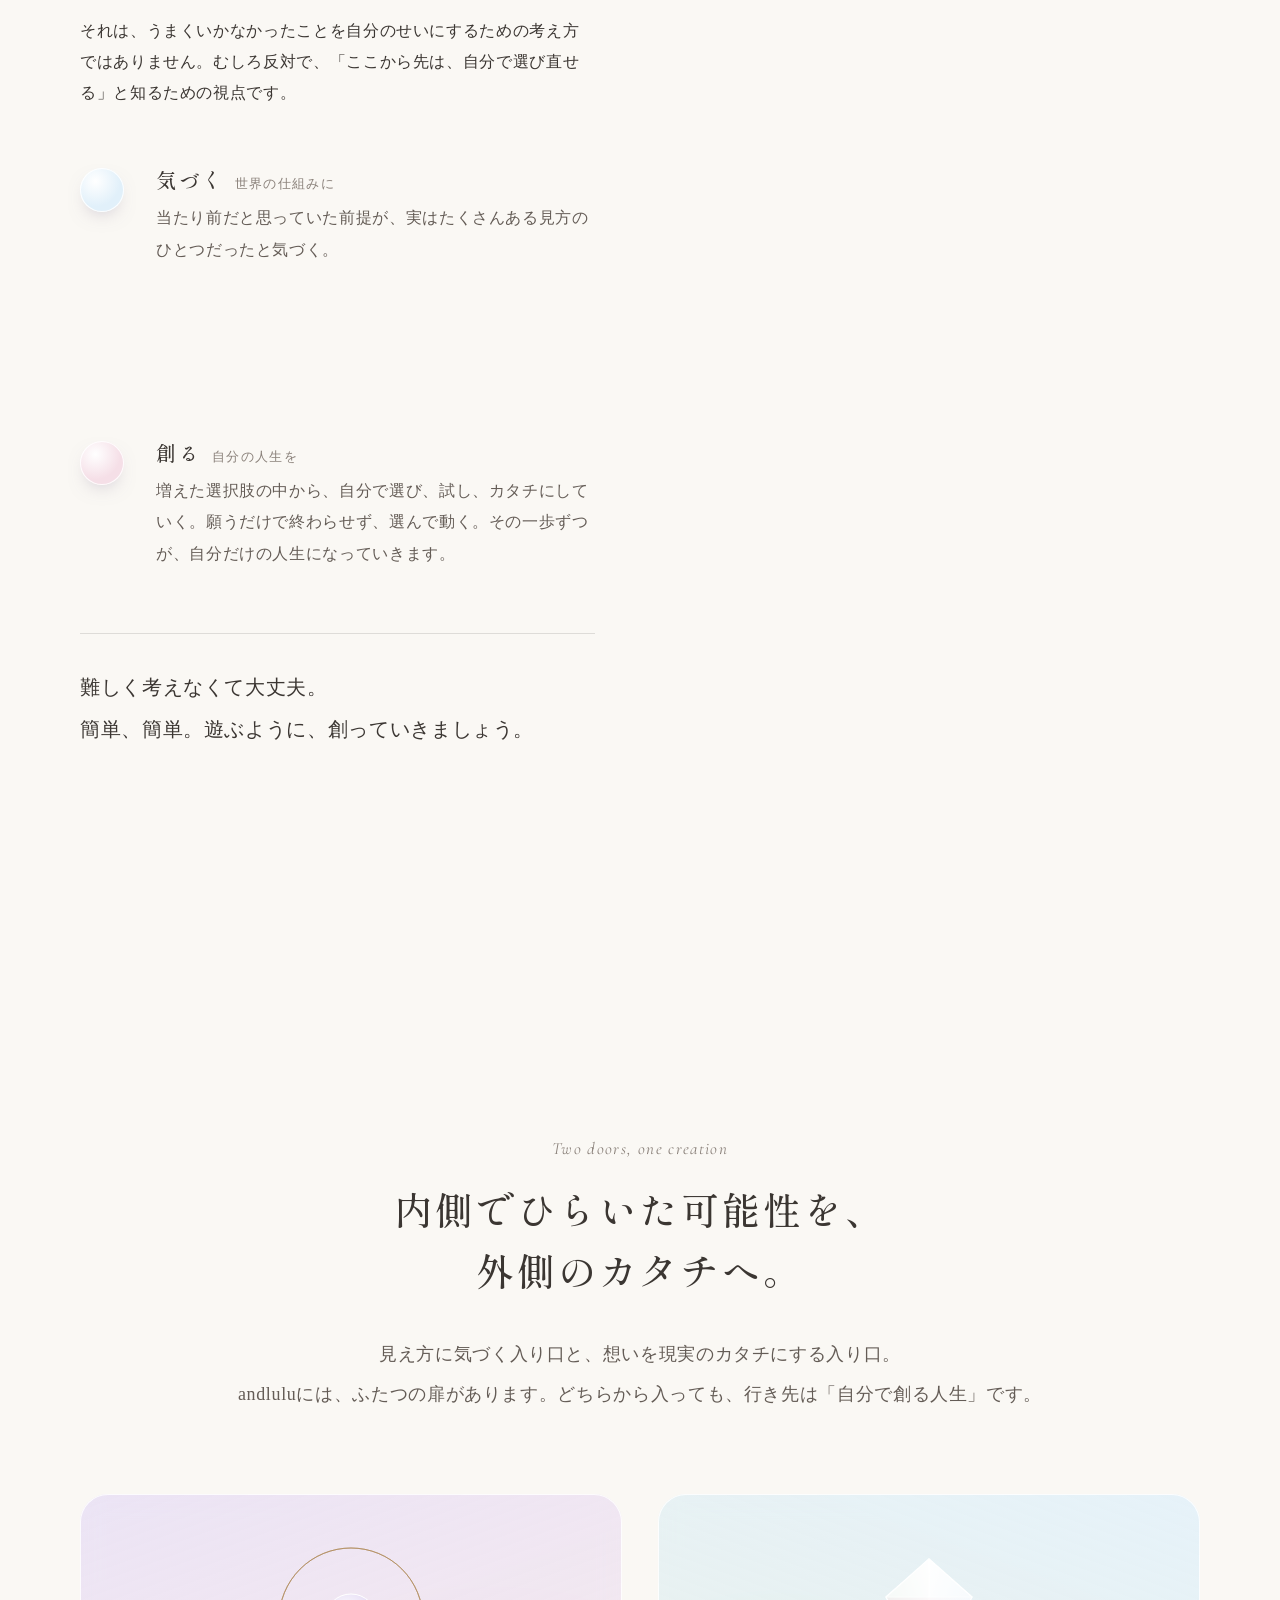
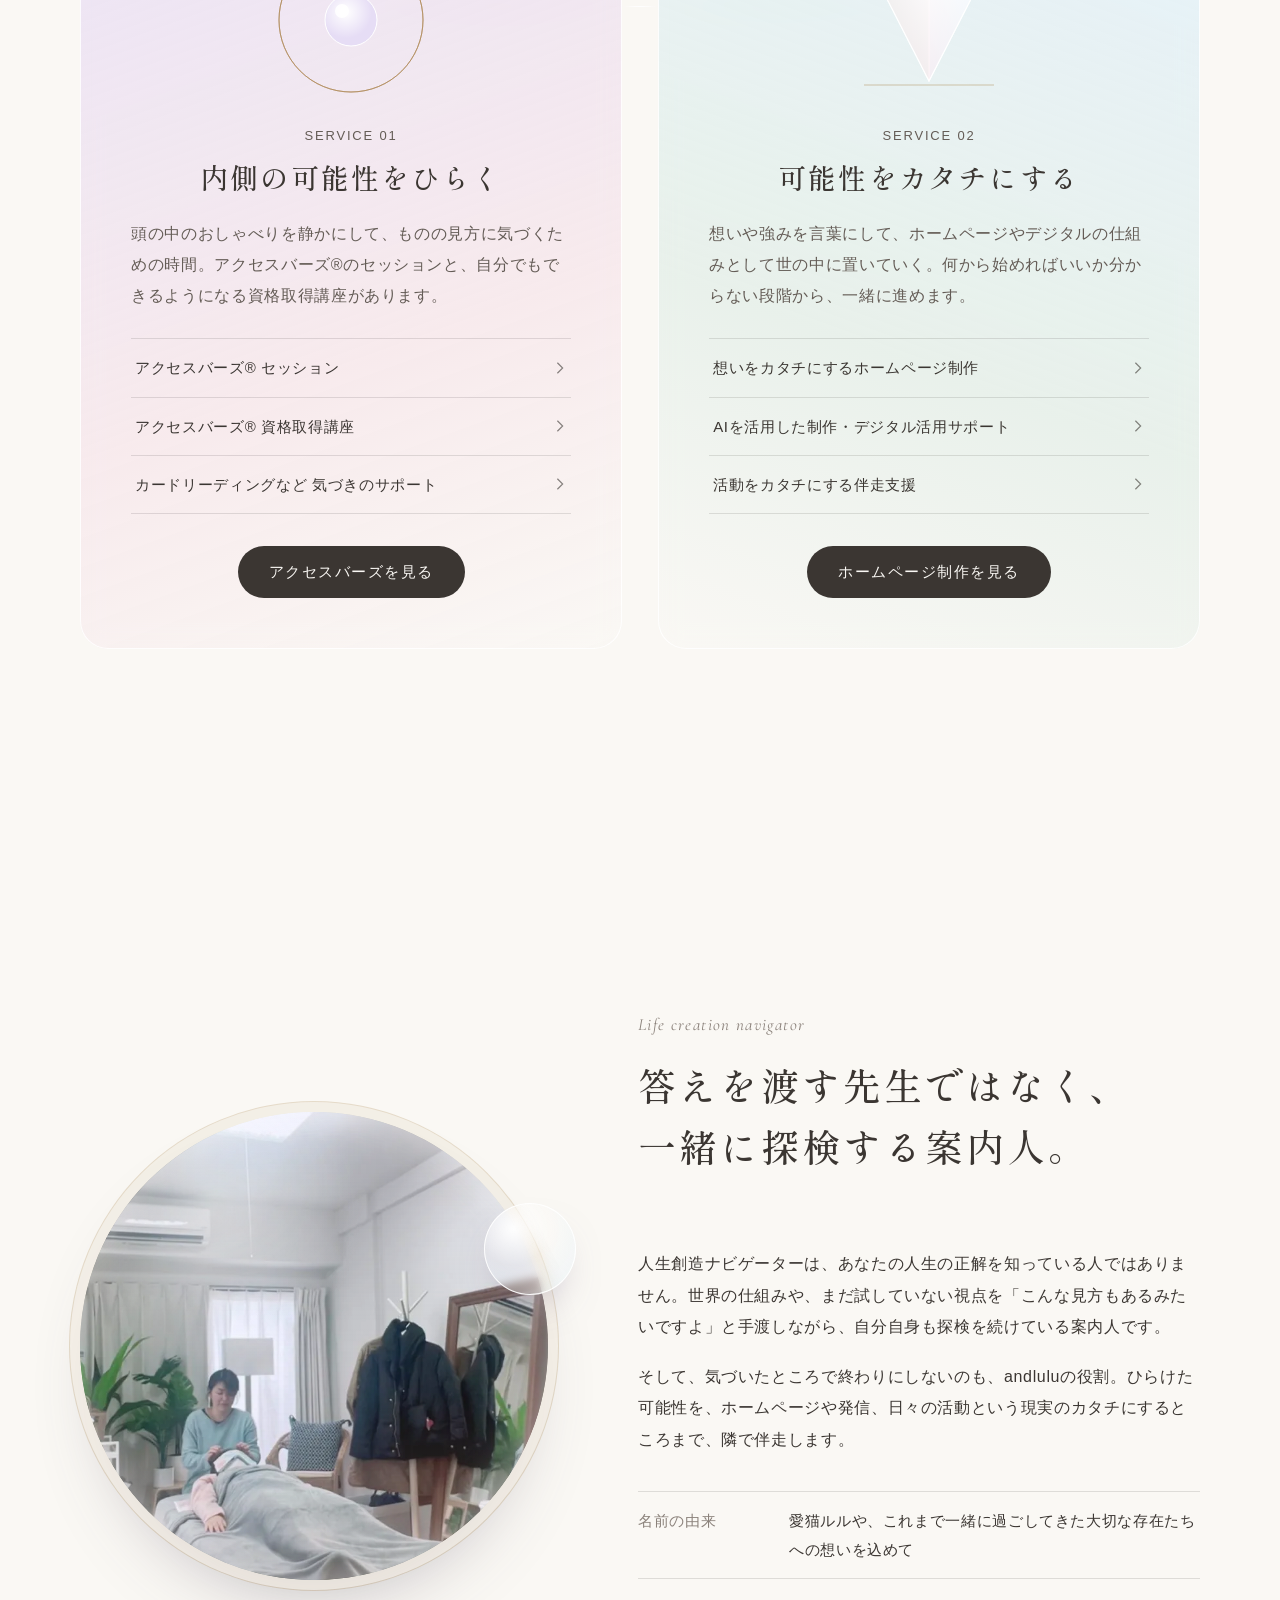
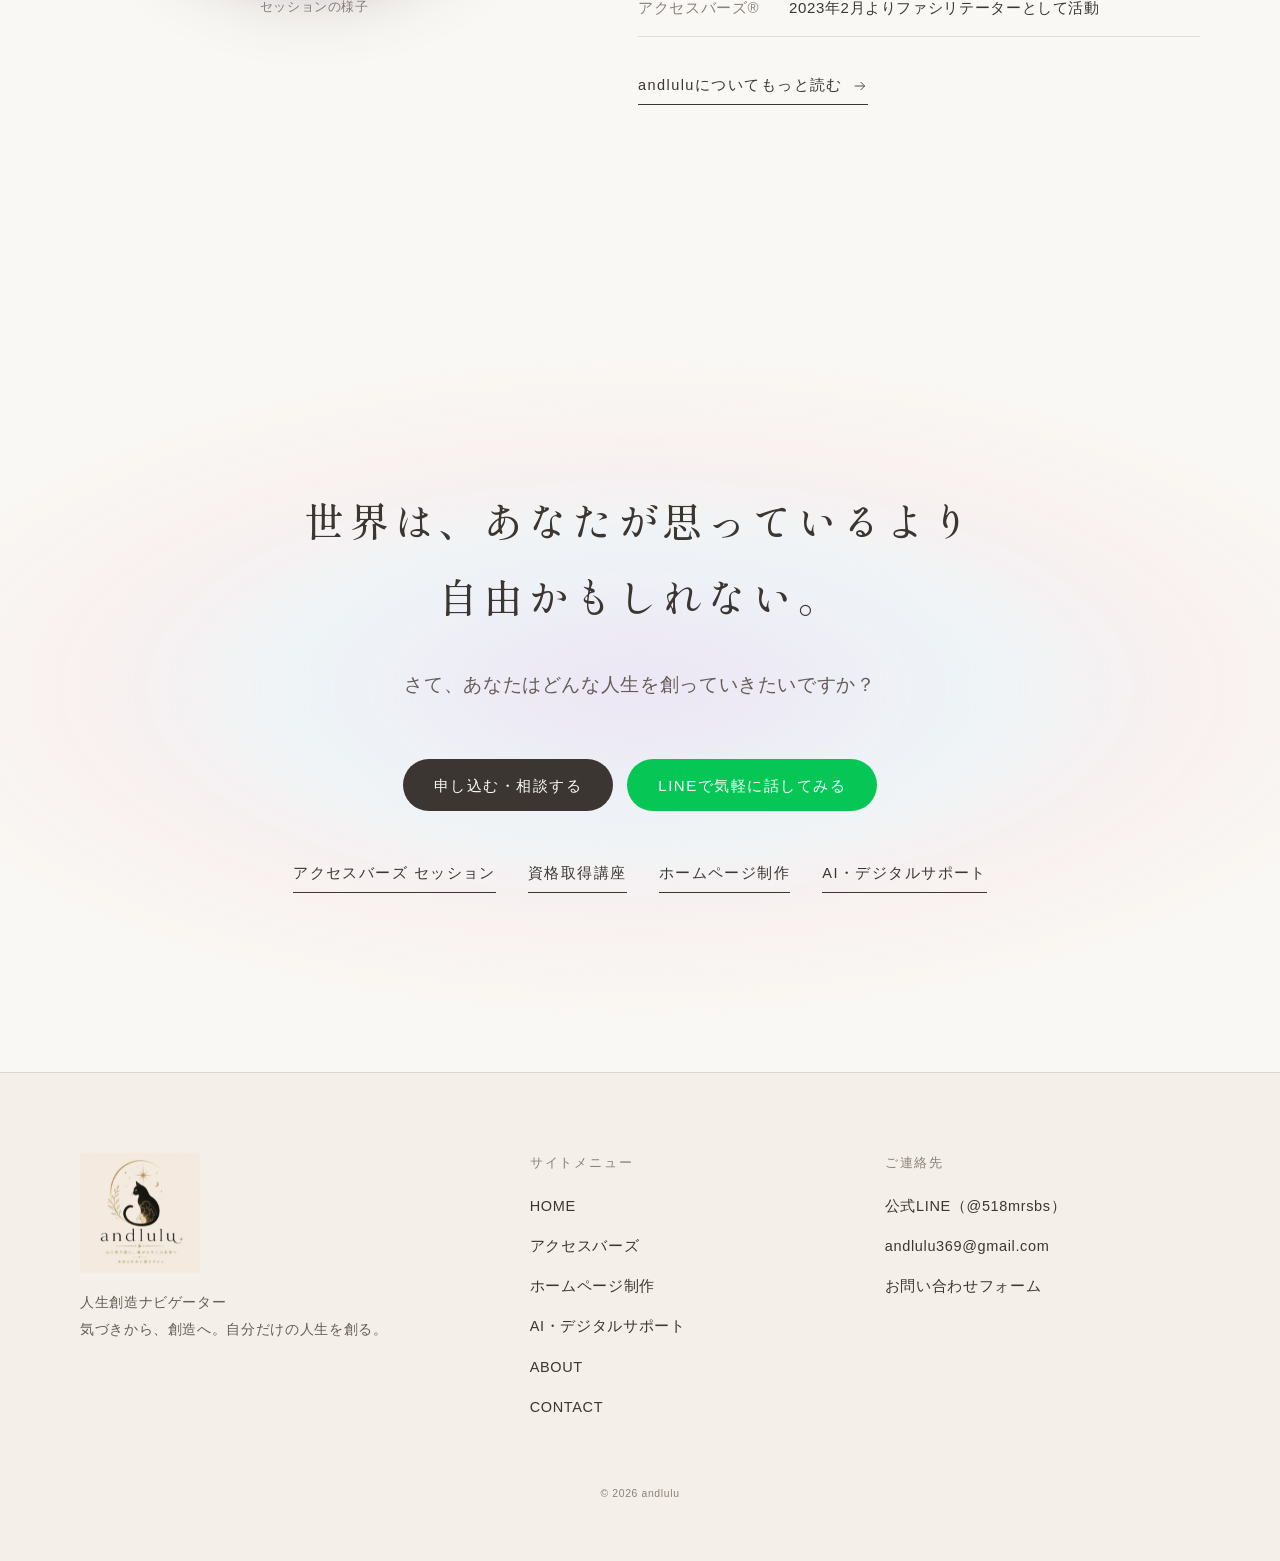
==== commit 1edc255b: "Add files via upload" ====
--- a/index.html
+++ b/index.html
@@ -1,687 +1,292 @@
-<!DOCTYPE html>
-<html lang="ja">
+<!doctype html>
+<html lang="ja" class="no-js">
 <head>
-<meta charset="UTF-8">
-<meta name="viewport" content="width=device-width, initial-scale=1.0">
-<title>andlulu | アクセスバーズ® セッション・認定講座</title>
+<meta charset="utf-8">
+<meta name="viewport" content="width=device-width, initial-scale=1">
+<title>andlulu｜人生は、自分で創り出せる。 人生創造ナビゲーター</title>
+<meta name="description" content="andlulu（アンドルル）は「気づきから、創造へ。」をテーマに、アクセスバーズ®のセッション・資格取得講座と、想いをカタチにするホームページ制作・AIデジタルサポートを届ける人生創造ナビゲーターです。">
 <meta name="google-site-verification" content="Qz6CUQPBAnaS6RnfsUXxHTg4-sfWUvk1dBZ28GUoZXY">
-<meta name="description" content="andlulu｜頭を軽くして、人生をもっと自由に。アクセスバーズ®セッション（初回¥5,000）と資格取得認定1日講座（¥52,000）を提供しています。">
-<link href="https://fonts.googleapis.com/css2?family=Shippori+Mincho:wght@400;500;600&family=Noto+Sans+JP:wght@300;400;500&family=Cormorant+Garamond:ital,wght@0,300;0,400;1,300&display=swap" rel="stylesheet">
-<style>
-*{margin:0;padding:0;box-sizing:border-box}
-:root{
-  --gold:#C9A84C;--gold-light:#E8D5A3;--gold-pale:#FAF5E8;
-  --sky:#7BB8D4;--sky-light:#B8D9EA;--sky-pale:#EAF4F9;
-  --white:#FFFFFF;--off-white:#FAFAF8;
-  --text-dark:#2C2A24;--text-mid:#5A5650;--text-light:#8A8680;
-}
-body{font-family:'Noto Sans JP',sans-serif;background:#fff;color:var(--text-dark);overflow-x:hidden}
-nav{position:fixed;top:0;left:0;right:0;z-index:100;background:rgba(255,255,255,0.97);backdrop-filter:blur(8px);border-bottom:1px solid var(--gold-light);padding:0 1.5rem}
-.nav-inner{max-width:960px;margin:0 auto;display:flex;align-items:center;justify-content:space-between;height:60px}
-.nav-logo{font-family:'Cormorant Garamond',serif;font-size:1.3rem;color:var(--gold);letter-spacing:0.05em;font-style:italic;cursor:pointer}
-.nav-links{display:flex;gap:1.5rem;list-style:none;flex-wrap:wrap}
-.nav-links a{font-size:0.75rem;color:var(--text-mid);text-decoration:none;letter-spacing:0.06em;transition:color 0.2s;white-space:nowrap}
-.nav-links a:hover{color:var(--gold)}
-.page{display:none;min-height:100vh;padding-top:60px}
-.page.active{display:block}
-.section-title{text-align:center;margin-bottom:3rem}
-.section-title-en{font-family:'Cormorant Garamond',serif;font-size:0.9rem;color:var(--sky);letter-spacing:0.2em;font-style:italic;display:block;margin-bottom:0.5rem}
-.section-title-jp{font-family:'Shippori Mincho',serif;font-size:1.4rem;color:var(--text-dark);letter-spacing:0.15em}
-.section-title-jp::before,.section-title-jp::after{content:'✦';color:var(--gold);margin:0 1rem;font-size:0.7rem}
-.gold-divider{text-align:center;padding:1rem 0;color:var(--gold-light);letter-spacing:0.5em;font-size:0.6rem}
-.btn-primary{display:inline-block;background:linear-gradient(135deg,var(--gold),#E8C86A);color:#fff;padding:0.85rem 1.8rem;border-radius:50px;font-size:0.82rem;letter-spacing:0.1em;cursor:pointer;border:none;box-shadow:0 4px 20px rgba(201,168,76,0.4);transition:all 0.2s;font-family:'Shippori Mincho',serif}
-.btn-primary:hover{transform:translateY(-2px);box-shadow:0 6px 25px rgba(201,168,76,0.5)}
-.btn-outline{display:inline-block;background:transparent;color:var(--sky);padding:0.85rem 1.8rem;border-radius:50px;font-size:0.82rem;letter-spacing:0.1em;cursor:pointer;border:1.5px solid var(--sky);transition:all 0.2s;font-family:'Shippori Mincho',serif}
-.btn-outline:hover{background:var(--sky-pale)}
-
-/* TOP */
-.hero{position:relative;min-height:88vh;display:flex;align-items:center;background:linear-gradient(135deg,var(--sky-pale) 0%,#fff 50%,var(--gold-pale) 100%);overflow:hidden}
-.hero-deco{position:absolute;top:0;right:0;width:55%;height:100%;background:linear-gradient(160deg,var(--sky-light) 0%,var(--sky-pale) 60%,transparent 100%);clip-path:polygon(20% 0,100% 0,100% 100%,0 100%)}
-.hero-stars{position:absolute;inset:0;pointer-events:none}
-.star{position:absolute;color:var(--gold);opacity:0.4;animation:twinkle 3s ease-in-out infinite}
-@keyframes twinkle{0%,100%{opacity:0.2;transform:scale(0.8)}50%{opacity:0.6;transform:scale(1.1)}}
-.hero-content{position:relative;z-index:2;max-width:960px;margin:0 auto;padding:3rem 2rem;width:100%}
-.hero-en{font-family:'Cormorant Garamond',serif;font-size:1.1rem;color:var(--sky);letter-spacing:0.15em;margin-bottom:0.5rem;font-style:italic}
-.hero-catch{font-family:'Shippori Mincho',serif;font-size:1.05rem;color:var(--text-mid);letter-spacing:0.2em;margin-bottom:1rem}
-.hero-title{font-family:'Shippori Mincho',serif;font-size:3.2rem;font-weight:600;color:var(--sky);letter-spacing:0.15em;margin-bottom:0.5rem;line-height:1.2}
-.hero-title-r{color:var(--gold);font-size:1.8rem;vertical-align:super}
-.hero-sub{font-family:'Shippori Mincho',serif;font-size:0.95rem;color:var(--text-mid);letter-spacing:0.15em;margin-bottom:1.5rem;padding-bottom:1.5rem;border-bottom:1px solid var(--gold-light)}
-.hero-desc{font-size:0.88rem;line-height:2;color:var(--text-mid);margin-bottom:1.8rem;max-width:380px}
-.hero-targets{margin-bottom:2rem}
-.hero-target{font-family:'Shippori Mincho',serif;font-size:1.1rem;color:var(--sky);font-weight:600;letter-spacing:0.1em;margin-bottom:0.4rem;padding-left:1rem;border-left:3px solid var(--gold-light)}
-.hero-btns{display:flex;gap:1rem;flex-wrap:wrap}
-.hero-circle{position:absolute;top:3rem;right:2rem;width:130px;height:130px;border:2px solid var(--gold-light);border-radius:50%;display:flex;flex-direction:column;align-items:center;justify-content:center;text-align:center;background:rgba(255,255,255,0.92);z-index:3;padding:1rem}
-.hero-circle-text{font-family:'Shippori Mincho',serif;font-size:0.72rem;color:var(--text-mid);line-height:1.7;letter-spacing:0.08em}
-
-.benefits{background:var(--off-white);padding:5rem 2rem}
-.benefits-grid{max-width:960px;margin:0 auto;display:grid;grid-template-columns:repeat(5,1fr);gap:1.5rem}
-.benefit-item{text-align:center;padding:1.5rem 0.5rem}
-.benefit-circle{width:88px;height:88px;border-radius:50%;border:1.5px solid var(--sky-light);background:#fff;margin:0 auto 1rem;display:flex;align-items:center;justify-content:center;font-size:1.8rem;transition:transform 0.2s,border-color 0.2s}
-.benefit-item:hover .benefit-circle{transform:translateY(-4px);border-color:var(--sky)}
-.benefit-text{font-family:'Shippori Mincho',serif;font-size:0.78rem;color:var(--text-mid);line-height:1.8;letter-spacing:0.06em}
-
-.trial{background:linear-gradient(135deg,var(--sky-pale) 0%,var(--gold-pale) 100%);padding:5rem 2rem}
-.trial-inner{max-width:900px;margin:0 auto}
-.trial-label{display:inline-block;font-family:'Shippori Mincho',serif;font-size:0.82rem;color:var(--gold);letter-spacing:0.15em;border:1px solid var(--gold);padding:0.3rem 1rem;border-radius:4px;margin-bottom:1rem}
-.trial-title{font-family:'Shippori Mincho',serif;font-size:2.3rem;color:var(--text-dark);letter-spacing:0.1em;margin-bottom:0.5rem}
-.trial-title strong{color:var(--gold)}
-.trial-note{font-size:0.85rem;color:var(--text-mid);margin-bottom:2rem;line-height:1.8}
-.trial-card{background:#fff;border-radius:16px;border:1px solid var(--gold-light);padding:2rem;display:grid;grid-template-columns:1fr auto;gap:2rem;align-items:start}
-.trial-table{width:100%;border-collapse:collapse}
-.trial-table tr{border-bottom:1px solid var(--sky-pale)}
-.trial-table td{padding:0.8rem 0;font-size:0.85rem}
-.trial-table td:first-child{width:80px;background:var(--sky-pale);padding:0.5rem 0.8rem;border-radius:6px;font-family:'Shippori Mincho',serif;color:var(--sky);font-size:0.78rem;text-align:center;white-space:nowrap}
-.trial-table td:last-child{padding-left:1rem;color:var(--text-mid);line-height:1.7}
-.price-badge{text-align:center;background:linear-gradient(135deg,var(--sky),var(--sky-light));border-radius:50%;width:120px;height:120px;display:flex;flex-direction:column;align-items:center;justify-content:center;color:#fff;flex-shrink:0}
-.price-label{font-size:0.62rem;letter-spacing:0.06em}
-.price-num{font-family:'Cormorant Garamond',serif;font-size:1.7rem;font-weight:400;line-height:1.1}
-.price-unit{font-size:0.62rem}
-
-.for-who{padding:5rem 2rem;background:#fff}
-.for-who-inner{max-width:700px;margin:0 auto}
-.for-who-list{display:grid;grid-template-columns:1fr 1fr;gap:1rem;margin-top:2rem}
-.for-who-item{display:flex;align-items:flex-start;gap:0.8rem;padding:1rem 1.2rem;background:var(--sky-pale);border-radius:10px;border-left:3px solid var(--sky)}
-.for-who-check{color:var(--sky);font-size:1.1rem;flex-shrink:0;margin-top:0.1rem}
-.for-who-text{font-size:0.83rem;color:var(--text-mid);line-height:1.7}
-
-/* ABOUT */
-.about-hero{background:linear-gradient(180deg,var(--sky-pale) 0%,#fff 100%);padding:5rem 2rem;text-align:center}
-.about-desc{max-width:600px;margin:0 auto;font-size:0.9rem;line-height:2.3;color:var(--text-mid)}
-.about-stats{background:var(--gold-pale);padding:3rem 2rem;display:flex;justify-content:center;gap:4rem;flex-wrap:wrap}
-.stat-item{text-align:center}
-.stat-num{font-family:'Cormorant Garamond',serif;font-size:3rem;color:var(--gold);font-weight:300}
-.stat-label{font-size:0.78rem;color:var(--text-mid);letter-spacing:0.1em;margin-top:0.3rem}
-.about-flow{padding:5rem 2rem;background:#fff}
-.flow-inner{max-width:700px;margin:0 auto}
-.flow-steps{margin-top:2rem}
-.flow-step{display:flex;gap:1.5rem;margin-bottom:2rem;align-items:flex-start}
-.flow-num{width:50px;height:50px;border-radius:50%;background:linear-gradient(135deg,var(--sky),var(--sky-light));color:#fff;display:flex;align-items:center;justify-content:center;font-family:'Cormorant Garamond',serif;font-size:1.3rem;flex-shrink:0}
-.flow-content h3{font-family:'Shippori Mincho',serif;font-size:1rem;color:var(--text-dark);margin-bottom:0.4rem;letter-spacing:0.08em}
-.flow-content p{font-size:0.84rem;color:var(--text-mid);line-height:1.8}
-
-/* MENU */
-.menu-hero{background:var(--sky-pale);padding:4rem 2rem;text-align:center}
-.menu-grid{max-width:960px;margin:3rem auto;padding:0 2rem;display:grid;grid-template-columns:1fr 1fr;gap:2rem}
-.menu-card{background:#fff;border:1px solid var(--gold-light);border-radius:16px;overflow:hidden;transition:transform 0.2s,box-shadow 0.2s}
-.menu-card:hover{transform:translateY(-4px);box-shadow:0 8px 30px rgba(201,168,76,0.15)}
-.menu-card-header{background:linear-gradient(135deg,var(--sky-pale),var(--gold-pale));padding:2rem;text-align:center;border-bottom:1px solid var(--gold-light)}
-.menu-card-icon{font-size:2.3rem;margin-bottom:0.8rem}
-.menu-card-name{font-family:'Shippori Mincho',serif;font-size:1.05rem;color:var(--text-dark);letter-spacing:0.1em}
-.menu-card-sub{font-size:0.72rem;color:var(--text-light);margin-top:0.3rem}
-.menu-card-body{padding:1.5rem}
-.menu-price{font-family:'Cormorant Garamond',serif;font-size:1.8rem;color:var(--gold);font-weight:300;margin-bottom:0.5rem}
-.menu-price span{font-size:0.82rem;color:var(--text-light)}
-.menu-detail{font-size:0.82rem;color:var(--text-mid);line-height:1.9}
-.menu-badge{display:inline-block;background:var(--sky-pale);color:var(--sky);font-size:0.7rem;padding:0.2rem 0.7rem;border-radius:20px;margin-bottom:0.8rem}
-.menu-badge-gold{background:var(--gold-pale);color:var(--gold)}
-
-/* LESSON */
-.lesson-hero{background:linear-gradient(135deg,var(--gold-pale) 0%,var(--sky-pale) 100%);padding:5rem 2rem;text-align:center}
-.lesson-hero-badge{display:inline-block;background:linear-gradient(135deg,var(--gold),#E8C86A);color:#fff;font-family:'Shippori Mincho',serif;font-size:0.8rem;letter-spacing:0.12em;padding:0.4rem 1.4rem;border-radius:20px;margin-bottom:1.2rem}
-.lesson-lead{font-family:'Shippori Mincho',serif;font-size:1.7rem;color:var(--text-dark);letter-spacing:0.12em;margin-bottom:0.8rem;line-height:1.5}
-.lesson-lead em{color:var(--sky);font-style:normal}
-.lesson-sub{font-size:0.88rem;color:var(--text-mid);line-height:2;max-width:540px;margin:0 auto}
-.lesson-what{padding:4rem 2rem;background:#fff}
-.lesson-what-inner{max-width:800px;margin:0 auto}
-.lesson-what-grid{display:grid;grid-template-columns:1fr 1fr;gap:2rem;margin-top:2rem}
-.lesson-what-card{padding:1.8rem;background:var(--off-white);border-radius:12px;border-left:3px solid var(--gold)}
-.lesson-what-card h3{font-family:'Shippori Mincho',serif;font-size:1rem;color:var(--text-dark);margin-bottom:0.8rem;letter-spacing:0.1em}
-.lesson-what-card p{font-size:0.83rem;color:var(--text-mid);line-height:1.9}
-.lesson-detail{padding:4rem 2rem;background:linear-gradient(135deg,var(--sky-pale),#fff)}
-.lesson-detail-inner{max-width:800px;margin:0 auto}
-.lesson-info-card{background:#fff;border-radius:16px;border:1px solid var(--gold-light);overflow:hidden;margin-top:2rem}
-.lesson-info-header{background:linear-gradient(135deg,var(--sky),#9ACFDE);padding:1.5rem 2rem;display:flex;align-items:center;justify-content:space-between}
-.lesson-info-name{font-family:'Shippori Mincho',serif;font-size:1.2rem;color:#fff;letter-spacing:0.1em}
-.lesson-info-price-wrap{text-align:right}
-.lesson-price-main{font-family:'Cormorant Garamond',serif;font-size:2rem;color:#fff;font-weight:300;line-height:1}
-.lesson-price-sub{font-size:0.7rem;color:rgba(255,255,255,0.85);margin-top:0.2rem}
-.lesson-info-body{padding:2rem}
-.lesson-table{width:100%;border-collapse:collapse}
-.lesson-table tr{border-bottom:1px solid var(--sky-pale)}
-.lesson-table td{padding:0.9rem 0;font-size:0.84rem;vertical-align:top}
-.lesson-table td:first-child{width:110px;color:var(--sky);font-family:'Shippori Mincho',serif;letter-spacing:0.08em;font-size:0.8rem}
-.lesson-table td:last-child{color:var(--text-mid);line-height:1.8}
-.lesson-for{padding:4rem 2rem;background:#fff}
-.lesson-for-inner{max-width:800px;margin:0 auto}
-.lesson-for-grid{display:grid;grid-template-columns:1fr 1fr;gap:1rem;margin-top:2rem}
-.lesson-for-item{display:flex;align-items:flex-start;gap:0.8rem;padding:1rem 1.2rem;background:var(--gold-pale);border-radius:10px;border-left:3px solid var(--gold)}
-.lesson-for-icon{font-size:1rem;color:var(--gold);flex-shrink:0;margin-top:0.15rem}
-.lesson-for-text{font-size:0.83rem;color:var(--text-mid);line-height:1.7}
-.lesson-flow{padding:4rem 2rem;background:var(--sky-pale)}
-.lesson-flow-inner{max-width:700px;margin:0 auto}
-.lesson-timeline{margin-top:2rem;position:relative;padding-left:2rem;border-left:2px solid var(--sky-light)}
-.lesson-time-item{position:relative;margin-bottom:2rem;padding-left:1.2rem}
-.lesson-time-item::before{content:'';position:absolute;left:-2.4rem;top:0.3rem;width:12px;height:12px;border-radius:50%;background:var(--sky);border:2px solid #fff}
-.lesson-time-tag{display:inline-block;background:var(--sky);color:#fff;font-size:0.7rem;padding:0.15rem 0.6rem;border-radius:10px;margin-bottom:0.4rem;letter-spacing:0.08em}
-.lesson-time-title{font-family:'Shippori Mincho',serif;font-size:0.95rem;color:var(--text-dark);margin-bottom:0.3rem}
-.lesson-time-desc{font-size:0.82rem;color:var(--text-mid);line-height:1.7}
-.lesson-cta{padding:4rem 2rem;background:linear-gradient(135deg,var(--gold-pale),var(--sky-pale));text-align:center}
-.lesson-cta p{font-family:'Shippori Mincho',serif;font-size:1.1rem;color:var(--text-dark);letter-spacing:0.1em;margin-bottom:1.5rem}
-.lesson-cta-note{font-size:0.82rem;color:var(--text-light);margin-top:1rem}
-
-/* CONTACT */
-.contact-hero{background:linear-gradient(135deg,var(--gold-pale),var(--sky-pale));padding:4rem 2rem;text-align:center}
-.contact-body{max-width:700px;margin:0 auto;padding:3rem 2rem}
-.contact-methods{display:grid;grid-template-columns:1fr 1fr 1fr;gap:1.5rem;margin-bottom:2rem}
-.contact-method{text-align:center;padding:1.8rem 1rem;border:1px solid var(--gold-light);border-radius:12px;background:#fff;transition:transform 0.2s,box-shadow 0.2s}
-.contact-method:hover{transform:translateY(-3px);box-shadow:0 6px 20px rgba(201,168,76,0.12)}
-.contact-method-icon{font-size:1.8rem;margin-bottom:0.7rem}
-.contact-method-name{font-family:'Shippori Mincho',serif;font-size:0.88rem;color:var(--text-dark);margin-bottom:0.4rem}
-.contact-method-val{font-size:0.76rem;color:var(--sky);font-weight:500;letter-spacing:0.04em}
-.contact-note{font-size:0.8rem;color:var(--text-light);text-align:center;margin-bottom:2rem;line-height:1.8}
-.contact-form{background:#fff;border:1px solid var(--gold-light);border-radius:16px;padding:2.5rem}
-.form-group{margin-bottom:1.4rem}
-.form-label{display:block;font-size:0.8rem;color:var(--text-mid);letter-spacing:0.1em;margin-bottom:0.45rem}
-.form-input{width:100%;padding:0.72rem 1rem;border:1px solid var(--gold-light);border-radius:8px;font-size:0.88rem;font-family:'Noto Sans JP',sans-serif;color:var(--text-dark);background:#fff;transition:border-color 0.2s;outline:none}
-.form-input:focus{border-color:var(--sky)}
-textarea.form-input{height:110px;resize:vertical}
-.form-submit{width:100%;background:linear-gradient(135deg,var(--gold),#E8C86A);color:#fff;border:none;padding:1rem;border-radius:50px;font-size:0.92rem;letter-spacing:0.15em;cursor:pointer;font-family:'Shippori Mincho',serif;transition:all 0.2s;box-shadow:0 4px 20px rgba(201,168,76,0.4);margin-top:0.5rem}
-.form-submit:hover{transform:translateY(-2px)}
-
-footer{background:var(--text-dark);color:rgba(255,255,255,0.65);text-align:center;padding:2.5rem;font-size:0.78rem;letter-spacing:0.1em}
-.float-cta{position:fixed;bottom:1.5rem;right:1.5rem;z-index:50;background:linear-gradient(135deg,var(--gold),#E8C86A);color:#fff;border:none;border-radius:50px;padding:0.8rem 1.4rem;font-family:'Shippori Mincho',serif;font-size:0.82rem;letter-spacing:0.1em;cursor:pointer;box-shadow:0 4px 20px rgba(201,168,76,0.5);transition:all 0.2s}
-.float-cta:hover{transform:translateY(-2px)}
-
-/* ===== スマホ対応 ===== */
-@media (max-width: 768px) {
-  /* ナビ */
-  .nav-inner { flex-direction: column; height: auto; padding: 0.5rem 0; gap: 0.3rem; }
-  .nav-logo img { height: 36px; }
-  .nav-links { gap: 0.6rem; justify-content: center; flex-wrap: wrap; padding-bottom: 0.4rem; }
-  .nav-links a { font-size: 0.72rem; }
-
-  /* ヒーロー */
-  .hero { min-height: auto; padding-bottom: 3rem; }
-  .hero-content { padding: 2rem 1.2rem; }
-  .hero-title { font-size: 2rem; letter-spacing: 0.08em; }
-  .hero-title-r { font-size: 1.2rem; }
-  .hero-catch { font-size: 0.9rem; }
-  .hero-sub { font-size: 0.82rem; }
-  .hero-desc { font-size: 0.85rem; max-width: 100%; }
-  .hero-target { font-size: 0.95rem; }
-  .hero-btns { flex-direction: column; }
-  .btn-primary, .btn-outline { width: 100%; text-align: center; padding: 0.9rem 1rem; }
-
-  /* 脳のデトックス丸を非表示（スマホでは邪魔になるため） */
-  .hero-circle { display: none; }
-
-  /* アイコングリッド：2列に */
-  .benefits-grid { grid-template-columns: repeat(2, 1fr); gap: 1rem; }
-  .benefit-circle { width: 72px; height: 72px; font-size: 1.5rem; }
-
-  /* 体験会カード */
-  .trial-card { grid-template-columns: 1fr; }
-  .price-badge { margin: 1rem auto 0; }
-  .trial-title { font-size: 1.8rem; }
-
-  /* こんな方に */
-  .for-who-list { grid-template-columns: 1fr; }
-
-  /* 自己紹介 */
-  #page-top section > div[style*="grid-template-columns:auto"] {
-    grid-template-columns: 1fr !important;
-    text-align: center;
-  }
-
-  /* セッションメニュー */
-  .menu-grid { grid-template-columns: 1fr; }
-
-  /* 認定講座 */
-  .lesson-what-grid { grid-template-columns: 1fr; }
-  .lesson-for-grid { grid-template-columns: 1fr; }
-  .lesson-lead { font-size: 1.3rem; }
-  .lesson-info-header { flex-direction: column; gap: 0.8rem; }
-  .lesson-info-price-wrap { text-align: left; }
-
-  /* お問い合わせ */
-  .contact-methods { grid-template-columns: 1fr; }
-
-  /* セクションタイトル */
-  .section-title-jp { font-size: 1.1rem; letter-spacing: 0.08em; }
-
-  /* 活動エリアグリッド */
-  div[style*="grid-template-columns:1fr 1fr"] { grid-template-columns: 1fr !important; }
-
-  /* フローティングボタン */
-  .float-cta { bottom: 1rem; right: 0.8rem; font-size: 0.78rem; padding: 0.7rem 1.1rem; }
-}
-</style>
+<link rel="canonical" href="https://andlulu369.github.io/andlulu/">
+<meta name="theme-color" content="#FAF8F4">
+<meta property="og:type" content="website">
+<meta property="og:site_name" content="andlulu">
+<meta property="og:title" content="andlulu｜人生は、自分で創り出せる。 人生創造ナビゲーター">
+<meta property="og:description" content="andlulu（アンドルル）は「気づきから、創造へ。」をテーマに、アクセスバーズ®のセッション・資格取得講座と、想いをカタチにするホームページ制作・AIデジタルサポートを届ける人生創造ナビゲーターです。">
+<meta property="og:url" content="https://andlulu369.github.io/andlulu/">
+<meta property="og:image" content="https://andlulu369.github.io/andlulu/assets/img/ogp.jpg">
+<meta property="og:locale" content="ja_JP">
+<meta name="twitter:card" content="summary_large_image">
+<link rel="icon" href="assets/img/favicon.png" type="image/png">
+<link rel="apple-touch-icon" href="assets/img/apple-touch-icon.png">
+<link rel="preconnect" href="https://fonts.googleapis.com">
+<link rel="preconnect" href="https://fonts.gstatic.com" crossorigin>
+<link rel="stylesheet" href="https://fonts.googleapis.com/css2?family=Cormorant+Garamond:ital,wght@0,400;1,400&family=Shippori+Mincho+B1:wght@500&family=Zen+Kaku+Gothic+New:wght@400;500&display=swap">
+<link rel="stylesheet" href="assets/css/style.css">
+<script src="assets/js/main.js" defer></script>
 </head>
-<body>
-
-<nav>
-  <div class="nav-inner">
-    <div class="nav-logo" onclick="showPage('top')" style="cursor:pointer"><img src="[data-uri]" alt="andlulu" style="height:44px;width:auto;display:block"></div>
-    <ul class="nav-links">
-      <li><a href="#" onclick="showPage('top')">トップ</a></li>
-      <li><a href="#" onclick="showPage('about')">アクセスバーズとは</a></li>
-      <li><a href="#" onclick="showPage('menu')">セッション</a></li>
-      <li><a href="#" onclick="showPage('lesson')" style="color:var(--gold)">✦ 認定講座</a></li>
-      <li><a href="#" onclick="showPage('contact')">ご予約・お問い合わせ</a></li>
+<body class="">
+<a class="skip-link" href="#main">本文へ移動</a>
+<div class="ambient" aria-hidden="true"></div>
+<header class="site-header">
+  <div class="header-inner">
+    <a class="brand" href="index.html" aria-label="andlulu ホームへ">
+      <img src="assets/img/mark.webp" alt="" width="34" height="40">
+      <span><span class="brand-name">andlulu</span><span class="brand-role">人生創造ナビゲーター</span></span>
+    </a>
+    <button class="menu-toggle" type="button" aria-expanded="false" aria-controls="global-nav" aria-label="メニューを開く"><span></span><span></span></button>
+    <nav class="global-nav" id="global-nav" aria-label="メインメニュー">
+      <ul>
+        <li><a href="index.html" aria-current="page">HOME</a></li><li><a href="access-bars.html">アクセスバーズ</a></li><li><a href="web.html">ホームページ制作</a></li><li><a href="ai-support.html">AI・デジタルサポート</a></li><li><a href="about.html">ABOUT</a></li><li><a class="nav-contact" href="contact.html">CONTACT</a></li>
+      </ul>
+    </nav>
+  </div>
+</header>
+
+<main id="main">
+
+<!-- ============ SECTION 01: ファーストビュー ============ -->
+<section class="hero" aria-labelledby="hero-title">
+  <div class="hero-stage" aria-hidden="true">
+    <div class="aurora"></div>
+    <div class="light-beam"></div>
+    <div class="water"></div>
+    <div class="horizon"></div>
+    <div class="orb-wrap">
+      <div class="orb"><div class="orb-body"></div><div class="orb-ring"></div></div>
+      <div class="orb-reflection"><div class="orb"><div class="orb-body"></div></div></div>
+    </div>
+    <span class="shard shard--1"></span><span class="shard shard--2"></span><span class="shard shard--3"></span>
+  </div>
+
+  <div class="hero-inner">
+    <div class="hero-copy">
+      <h1 class="hero-title" id="hero-title">
+        <span class="visually-hidden">人生は、自分で創り出せる。</span>
+        <span class="line" aria-hidden="true">人生は、</span><span class="line" aria-hidden="true">自分で創り出せる。</span>
+      </h1>
+      <p class="hero-sub">あなたが見ている世界の、その先へ。</p>
+    </div>
+  </div>
+
+  <div class="hero-foot">
+    <p class="hero-concept">気づきから、創造へ。<br>自分だけの人生を創る。</p>
+    <a class="btn btn--glass" href="#questions">andluluの世界をのぞいてみる
+      <svg class="arrow-down" viewBox="0 0 16 16" aria-hidden="true"><path d="M8 2v12M3 9l5 5 5-5" fill="none" stroke="currentColor" stroke-width="1.3"/></svg>
+    </a>
+  </div>
+</section>
+
+<!-- ============ SECTION 02: 世界の見え方が変わる問い ============ -->
+<section class="section questions" id="questions" aria-labelledby="q-title">
+  <div class="wrap">
+    <h2 class="visually-hidden" id="q-title">世界の見え方が変わる問い</h2>
+    <ul class="question-list">
+      <li class="reveal">もし、今までとは<br>違う見方があるとしたら？</li>
+      <li class="reveal">当たり前だと思っていたことが、<br>違って見え始めたら？</li>
+      <li class="reveal">あなたがまだ知らない、<br>自分の可能性があるとしたら？</li>
     </ul>
-  </div>
-</nav>
-
-<!-- TOP -->
-<div id="page-top" class="page active">
-  <section class="hero">
-    <div class="hero-deco"></div>
-    <div class="hero-stars" id="stars"></div>
-    <div class="hero-content">
-      <p class="hero-en">Access Bars® — andlulu</p>
-      <p class="hero-catch">頭を軽くして、人生をもっと自由に。</p>
-      <h1 class="hero-title">アクセスバーズ<span class="hero-title-r">®</span></h1>
-      <p class="hero-sub">〜思考のノイズを手放し、あなた本来の輝きを取り戻す〜</p>
-      <p class="hero-desc">アクセスバーズ®は、頭部の32か所のポイントに軽く触れることで、思考や感情のストレスを解放し、心と体を深くリラックスさせるセッションです。</p>
-      <div class="hero-targets">
-        <p class="hero-target">考えすぎてしまう方に</p>
-        <p class="hero-target">気持ちを軽くしたい方に</p>
-        <p class="hero-target">自分らしく生きたい方に</p>
-      </div>
-      <div class="hero-btns">
-        <button class="btn-primary" onclick="showPage('contact')">✦ 無料体験会のご予約</button>
-        <button class="btn-outline" onclick="showPage('lesson')">資格取得講座を見る</button>
-      </div>
-    </div>
-    <div class="hero-circle">
-      <p class="hero-circle-text">脳の<br>デトックスで<br>人生が変わる<br>体験を</p>
-    </div>
-  </section>
-
-  <div class="gold-divider">✦ ✦ ✦</div>
-
-  <section class="benefits">
-    <div class="section-title">
-      <span class="section-title-en">What you can expect</span>
-      <div class="section-title-jp">アクセスバーズで期待できること</div>
-    </div>
-    <div class="benefits-grid">
-      <div class="benefit-item"><div class="benefit-circle">🧠</div><p class="benefit-text">思考の<br>クリアリング</p></div>
-      <div class="benefit-item"><div class="benefit-circle">💙</div><p class="benefit-text">ストレス・不安の<br>軽減</p></div>
-      <div class="benefit-item"><div class="benefit-circle">🌙</div><p class="benefit-text">深いリラクゼーション<br>と質の良い睡眠</p></div>
-      <div class="benefit-item"><div class="benefit-circle">✨</div><p class="benefit-text">直感力・創造性の<br>向上</p></div>
-      <div class="benefit-item"><div class="benefit-circle">☀️</div><p class="benefit-text">自分らしさと<br>可能性の開花</p></div>
-    </div>
-  </section>
-
-  <div class="gold-divider">✦ ✦ ✦</div>
-
-  <section class="trial">
-    <div class="trial-inner">
-      <span class="trial-label">まずは気軽に体験を！</span>
-      <h2 class="trial-title"><strong>初回体験セッション</strong></h2>
-      <p class="trial-note">初めての方も安心してご参加いただけます。リラックスした服装でお越しください。</p>
-      <div class="trial-card">
-        <div>
-          <table class="trial-table">
-            <tr><td>日時</td><td>随時受付中（ご予約の上お越しください）</td></tr>
-            <tr><td>場所</td><td>お申し込み時にお伝えします</td></tr>
-            <tr><td>定員</td><td>要予約・先着順</td></tr>
-            <tr><td>内容</td><td>アクセスバーズ体験セッション（約90分）<br><span style="font-size:0.76rem;color:var(--text-light)">※カウンセリング・ご質問タイムを含みます</span></td></tr>
-          </table>
-          <button class="btn-primary" style="margin-top:1.5rem" onclick="showPage('contact')">ご予約受付中！ ▶</button>
-        </div>
-        <div class="price-badge">
-          <span class="price-label">初回特別価格</span>
-          <span class="price-num">¥5,000</span>
-          <span class="price-unit">（90分）</span>
-        </div>
-      </div>
-    </div>
-  </section>
-
-  <section style="padding:4rem 2rem;background:#fff">
-    <div style="max-width:900px;margin:0 auto;background:linear-gradient(135deg,var(--gold-pale),var(--sky-pale));border-radius:20px;border:1px solid var(--gold-light);padding:2.5rem;display:grid;grid-template-columns:1fr auto;gap:2rem;align-items:center">
-      <div>
-        <p style="font-size:0.75rem;color:var(--gold);letter-spacing:0.15em;font-family:'Shippori Mincho',serif;margin-bottom:0.5rem">✦ Practitioner Course</p>
-        <h3 style="font-family:'Shippori Mincho',serif;font-size:1.4rem;color:var(--text-dark);letter-spacing:0.1em;margin-bottom:0.8rem">アクセスバーズ<br>資格取得認定講座</h3>
-        <p style="font-size:0.84rem;color:var(--text-mid);line-height:1.8;margin-bottom:1.2rem">1日講座で、あなたもプラクティショナーに。<br>大切な人を施術できるスキルを身につけましょう。</p>
-        <button class="btn-primary" onclick="showPage('lesson')">講座の詳細を見る ▶</button>
-      </div>
-      <div style="text-align:center;min-width:120px">
-        <div style="font-size:2.5rem;margin-bottom:0.5rem">🎓</div>
-        <div style="font-family:'Cormorant Garamond',serif;font-size:1.8rem;color:var(--gold);font-weight:300">¥52,000</div>
-        <div style="font-size:0.7rem;color:var(--text-light)">（1日講座）</div>
-      </div>
-    </div>
-  </section>
-
-
-  <!-- 自己紹介 -->
-  <section style="padding:5rem 2rem;background:linear-gradient(180deg,var(--gold-pale) 0%,#fff 100%)">
-    <div style="max-width:700px;margin:0 auto">
-      <div class="section-title">
-        <span class="section-title-en">About me</span>
-        <div class="section-title-jp">自己紹介</div>
-      </div>
-      <div style="display:grid;grid-template-columns:auto 1fr;gap:2.5rem;align-items:start">
-        <div style="text-align:center;flex-shrink:0">
-          <img src="[data-uri]" alt="andlulu プロフィール写真" style="width:150px;height:150px;border-radius:50%;object-fit:cover;object-position:center top;border:2px solid var(--gold-light);display:block;margin:0 auto 0.8rem">
-          <p style="font-family:'Shippori Mincho',serif;font-size:0.9rem;color:var(--gold);letter-spacing:0.1em">andlulu</p>
-        </div>
-        <div>
-          <p style="font-family:'Shippori Mincho',serif;font-size:0.85rem;color:var(--sky);letter-spacing:0.12em;margin-bottom:1rem">アクセスバーズ®ファシリテーター</p>
-          <p style="font-size:0.88rem;color:var(--text-mid);line-height:2.3;margin-bottom:1.2rem">2023年2月にアクセスバーズのファシリテーターとなり、<br><span style="font-family:'Shippori Mincho',serif;color:var(--text-dark);font-size:0.92rem">"頭の中を静かにすること"　"本来の自分に還っていくこと"</span><br>の大切さを感じながら活動しています。</p>
-          <p style="font-size:0.88rem;color:var(--text-mid);line-height:2.3;margin-bottom:1.2rem">「andlulu」という名前には、愛猫ルルや、これまで一緒に過ごしてきた大切な存在たちへの想いを込めました。</p>
-          <p style="font-size:0.88rem;color:var(--text-mid);line-height:2.3">心に寄り添いながら、安心して自分へ還っていける場所を届けていきたいと思っています。</p>
-        </div>
-      </div>
-    </div>
-  </section>
-
-  <section class="for-who">
-    <div class="for-who-inner">
-      <div class="section-title">
-        <span class="section-title-en">For you</span>
-        <div class="section-title-jp">こんな方におすすめです</div>
-      </div>
-      <div class="for-who-list">
-        <div class="for-who-item"><span class="for-who-check">✓</span><p class="for-who-text">頭の中がいつも忙しく、考えが止まらない</p></div>
-        <div class="for-who-item"><span class="for-who-check">✓</span><p class="for-who-text">人間関係や仕事のストレスを手放したい</p></div>
-        <div class="for-who-item"><span class="for-who-check">✓</span><p class="for-who-text">もっと自分らしく、軽やかに生きたい</p></div>
-        <div class="for-who-item"><span class="for-who-check">✓</span><p class="for-who-text">新しい可能性を開きたい</p></div>
-      </div>
-    </div>
-  </section>
-</div>
-
-<!-- ABOUT -->
-<div id="page-about" class="page">
-  <section class="about-hero">
-    <div class="section-title" style="margin-bottom:1.5rem">
-      <span class="section-title-en">About</span>
-      <div class="section-title-jp">アクセスバーズとは？</div>
-    </div>
-    <p class="about-desc">世界170か国以上で実践されている脳のデトックスの手法です。思考・感情・信念などの不要なエネルギーを解放し、人生により多くの可能性と選択肢をもたらします。<br><br>頭部にある32か所のポイント（バーズ）に静かに触れることで、長年積み重なってきた思い込みや制限がゆっくりと解放されていきます。</p>
-  </section>
-  <section class="about-stats">
-    <div class="stat-item"><div class="stat-num">170<span style="font-size:1.5rem">カ国+</span></div><div class="stat-label">世界での実践国数</div></div>
-    <div class="stat-item"><div class="stat-num">32</div><div class="stat-label">頭部のポイント数</div></div>
-    <div class="stat-item"><div class="stat-num">90<span style="font-size:1.5rem">分</span></div><div class="stat-label">標準セッション時間</div></div>
-  </section>
-  <section class="about-flow">
-    <div class="flow-inner">
-      <div class="section-title">
-        <span class="section-title-en">Session flow</span>
-        <div class="section-title-jp">セッションの流れ</div>
-      </div>
-      <div class="flow-steps">
-        <div class="flow-step"><div class="flow-num">1</div><div class="flow-content"><h3>カウンセリング（約15分）</h3><p>現在のお悩みやご希望をお聞きします。初めての方でも安心してご相談ください。</p></div></div>
-        <div class="flow-step"><div class="flow-num">2</div><div class="flow-content"><h3>アクセスバーズセッション（約60分）</h3><p>ベッドに横になり、リラックスした状態でセッションを行います。服を着たままでOKです。</p></div></div>
-        <div class="flow-step"><div class="flow-num">3</div><div class="flow-content"><h3>フィードバック・質問タイム（約15分）</h3><p>セッション後の感想をお聞きし、ご質問にお答えします。</p></div></div>
-      </div>
-    </div>
-  </section>
-</div>
-
-<!-- MENU -->
-<div id="page-menu" class="page">
-  <section class="menu-hero">
-    <div class="section-title" style="margin-bottom:0">
-      <span class="section-title-en">Session Menu & Price</span>
-      <div class="section-title-jp">セッションメニュー・料金</div>
-    </div>
-  </section>
-  <div class="menu-grid">
-    <div class="menu-card">
-      <div class="menu-card-header"><div class="menu-card-icon">🌟</div><div class="menu-card-name">初回体験セッション</div><div class="menu-card-sub">First Trial Session</div></div>
-      <div class="menu-card-body">
-        <div class="menu-badge menu-badge-gold">初回限定・要予約</div>
-        <div class="menu-price">¥5,000<span>（税込）</span></div>
-        <p class="menu-detail">約90分のアクセスバーズセッション。カウンセリング・ご質問タイムを含みます。初めての方もお気軽にどうぞ。場所はお申し込み後にご案内します。</p>
-      </div>
-    </div>
-    <div class="menu-card">
-      <div class="menu-card-header"><div class="menu-card-icon">✨</div><div class="menu-card-name">通常セッション</div><div class="menu-card-sub">Regular Session</div></div>
-      <div class="menu-card-body">
-        <div class="menu-badge">90分</div>
-        <div class="menu-price">¥10,000<span>（税込）</span></div>
-        <p class="menu-detail">思考や感情のストレスをしっかり解放するスタンダードセッション。定期的な受講で、より深い変化を実感いただけます。</p>
-      </div>
-    </div>
-  </div>
-  <div style="max-width:960px;margin:0 auto 3rem;padding:0 2rem">
-    <div style="background:linear-gradient(135deg,var(--gold-pale),var(--sky-pale));border-radius:12px;padding:1.8rem 2rem;border:1px solid var(--gold-light);display:flex;align-items:center;justify-content:space-between;flex-wrap:wrap;gap:1rem">
-      <div>
-        <p style="font-family:'Shippori Mincho',serif;font-size:1rem;color:var(--text-dark);margin-bottom:0.4rem">施術できる資格を取得したい方へ</p>
-        <p style="font-size:0.82rem;color:var(--text-mid)">1日でプラクティショナー資格が取得できる認定講座を開催しています。</p>
-      </div>
-      <button class="btn-primary" onclick="showPage('lesson')">講座を見る ▶</button>
-    </div>
-  </div>
-</div>
-
-<!-- LESSON -->
-<div id="page-lesson" class="page">
-  <section class="lesson-hero">
-    <div class="lesson-hero-badge">✦ Certified Practitioner Course</div>
-    <h1 class="lesson-lead">1日で取得できる<br><em>アクセスバーズ®</em><br>資格取得認定講座</h1>
-    <p class="lesson-sub" style="margin-top:1rem">大切な人を癒したい方、新しいスキルを身につけたい方、<br>ウェルネスの仕事をしたい方へ。<br>1日の講座でプラクティショナーとして活動できる資格が取得できます。</p>
-  </section>
-
-  <section class="lesson-what">
-    <div class="lesson-what-inner">
-      <div class="section-title">
-        <span class="section-title-en">What you will learn</span>
-        <div class="section-title-jp">この講座で学べること</div>
-      </div>
-      <div class="lesson-what-grid">
-        <div class="lesson-what-card"><h3>🖐 32か所のバーズの位置と触れ方</h3><p>頭部の32か所のポイントを正確に把握し、正しいタッチの方法を実践を通して習得します。</p></div>
-        <div class="lesson-what-card"><h3>🧠 アクセスバーズの理論・背景</h3><p>なぜこのセッションが効果的なのか、思考・感情・エネルギーの仕組みを理解します。</p></div>
-        <div class="lesson-what-card"><h3>🤝 相互施術の実践</h3><p>受講者同士で実際にセッションを行い、「やる側・受ける側」両方を体験します。</p></div>
-        <div class="lesson-what-card"><h3>📜 修了後のサポート</h3><p>修了後は国際認定プラクティショナーとして活動可能。活動に関する質問もサポートします。</p></div>
-      </div>
-    </div>
-  </section>
-
-  <section class="lesson-detail">
-    <div class="lesson-detail-inner">
-      <div class="section-title">
-        <span class="section-title-en">Course details</span>
-        <div class="section-title-jp">講座詳細・料金</div>
-      </div>
-      <div class="lesson-info-card">
-        <div class="lesson-info-header">
-          <div class="lesson-info-name">アクセスバーズ資格取得認定1日講座</div>
-          <div class="lesson-info-price-wrap">
-            <div class="lesson-price-main">¥52,000</div>
-            <div class="lesson-price-sub">再受講 ¥26,000（半額）</div>
-          </div>
-        </div>
-        <div class="lesson-info-body">
-          <table class="lesson-table">
-            <tr><td>受講時間</td><td>1日（約8時間／10:00〜18:00 目安）</td></tr>
-            <tr><td>場所</td><td>
-              <span style="display:inline-block;background:var(--sky-pale);color:var(--sky);font-size:0.75rem;padding:0.15rem 0.6rem;border-radius:10px;margin-bottom:0.4rem">千葉県（自宅サロン）</span><br>
-              <span style="display:inline-block;background:var(--gold-pale);color:var(--gold);font-size:0.75rem;padding:0.15rem 0.6rem;border-radius:10px;margin:0.4rem 0">全国出張対応</span><br>
-              新規の方を含む3名以上お集めいただければ全国どこへでも出張いたします。<br>
-              関東周辺の方はお一人から承ります。<br>
-              <span style="font-size:0.78rem;color:var(--text-light)">※交通費・宿泊費は別途ご相談ください</span>
-            </td></tr>
-            <tr><td>定員</td><td>少人数制（要予約・先着順）</td></tr>
-            <tr><td>料金</td><td>¥52,000（税込）<br><span style="color:var(--gold);font-size:0.82rem">再受講の方は半額 ¥26,000（税込）</span></td></tr>
-            <tr><td>含まれるもの</td><td>テキスト・修了証明書・講座中のセッション体験</td></tr>
-            <tr><td>取得資格</td><td>アクセスバーズ認定プラクティショナー資格<br><span style="font-size:0.78rem;color:var(--text-light)">（世界170か国以上で認められた国際資格）</span></td></tr>
-            <tr><td>持ち物</td><td>動きやすい服装・筆記用具</td></tr>
-          </table>
-        </div>
-      </div>
-    </div>
-  </section>
-
-  <section class="lesson-for">
-    <div class="lesson-for-inner">
-      <div class="section-title">
-        <span class="section-title-en">This course is for</span>
-        <div class="section-title-jp">こんな方におすすめ</div>
-      </div>
-      <div class="lesson-for-grid">
-        <div class="lesson-for-item"><span class="lesson-for-icon">✦</span><p class="lesson-for-text">家族や大切な人をアクセスバーズで癒したい</p></div>
-        <div class="lesson-for-item"><span class="lesson-for-icon">✦</span><p class="lesson-for-text">新しいスキルを身につけて仕事に活かしたい</p></div>
-        <div class="lesson-for-item"><span class="lesson-for-icon">✦</span><p class="lesson-for-text">プラクティショナーとして独立・副業したい</p></div>
-        <div class="lesson-for-item"><span class="lesson-for-icon">✦</span><p class="lesson-for-text">アクセスバーズのセッションが好きで深めたい</p></div>
-        <div class="lesson-for-item"><span class="lesson-for-icon">✦</span><p class="lesson-for-text">ヒーリングや心身のウェルネスに関心がある</p></div>
-        <div class="lesson-for-item"><span class="lesson-for-icon">✦</span><p class="lesson-for-text">自分自身をもっと深く理解し、変化したい</p></div>
-      </div>
-    </div>
-  </section>
-
-  <section class="lesson-flow">
-    <div class="lesson-flow-inner">
-      <div class="section-title">
-        <span class="section-title-en">Day schedule</span>
-        <div class="section-title-jp">1日の流れ（目安）</div>
-      </div>
-      <div class="lesson-timeline">
-        <div class="lesson-time-item"><div class="lesson-time-tag">10:00</div><div class="lesson-time-title">オリエンテーション・自己紹介</div><div class="lesson-time-desc">アクセスバーズの歴史・理論・エネルギーの仕組みについて学びます。</div></div>
-        <div class="lesson-time-item"><div class="lesson-time-tag">11:00</div><div class="lesson-time-title">バーズの位置を覚える</div><div class="lesson-time-desc">頭部の32か所のポイントを図と実践で確認。ペアを組んでタッチを練習します。</div></div>
-        <div class="lesson-time-item"><div class="lesson-time-tag">12:00</div><div class="lesson-time-title">昼休憩</div><div class="lesson-time-desc">各自昼食をお取りください。</div></div>
-        <div class="lesson-time-item"><div class="lesson-time-tag">13:00</div><div class="lesson-time-title">相互施術の実践①</div><div class="lesson-time-desc">ペアになり、実際にフルセッションを行います（やる側）。</div></div>
-        <div class="lesson-time-item"><div class="lesson-time-tag">15:00</div><div class="lesson-time-title">相互施術の実践②</div><div class="lesson-time-desc">交代して受ける側を体験。両方を経験することで施術の理解が深まります。</div></div>
-        <div class="lesson-time-item"><div class="lesson-time-tag">17:00</div><div class="lesson-time-title">質疑応答・シェアタイム</div><div class="lesson-time-desc">気づきをシェアし、活動に向けた質問に答えます。</div></div>
-        <div class="lesson-time-item"><div class="lesson-time-tag">18:00</div><div class="lesson-time-title">修了証書のお渡し・終了</div><div class="lesson-time-desc">認定プラクティショナー資格証明書をお渡しします。</div></div>
-      </div>
-    </div>
-  </section>
-
-  <section class="lesson-cta">
-    <p>受講のお申し込み・ご相談はこちらから</p>
-    <button class="btn-primary" onclick="showPage('contact')">✦ 講座のお申し込み・お問い合わせ</button>
-    <p class="lesson-cta-note">LINEやメールでのご相談も大歓迎です。お気軽にどうぞ♪</p>
-    <div style="margin-top:2rem;display:inline-block;background:#fff;border-radius:12px;padding:1rem 2rem;border:1px solid var(--gold-light)">
-      <p style="font-size:0.8rem;color:var(--text-mid);line-height:1.9">
-        <strong style="color:var(--gold)">再受講について</strong><br>
-        一度受講された方は <strong>¥26,000（半額）</strong> で再受講いただけます。<br>学びを深めたい方、復習したい方にもおすすめです。
-      </p>
-    </div>
-  </section>
-</div>
-
-<!-- CONTACT -->
-<div id="page-contact" class="page">
-  <section class="contact-hero">
-    <div class="section-title" style="margin-bottom:0">
-      <span class="section-title-en">Contact & Reservation</span>
-      <div class="section-title-jp">ご予約・お問い合わせ</div>
-    </div>
-  </section>
-  <div class="contact-body">
-    <p class="contact-note">お電話・LINE・メールにてお気軽にご連絡ください♪<br>セッションのご予約・講座のお申し込みどちらもこちらから。</p>
-    <div class="contact-methods">
-      <div class="contact-method">
-        <div class="contact-method-icon">💬</div>
-        <div class="contact-method-name">公式LINE</div>
-        <div class="contact-method-val">@518mrsbsを検索</div>
-      </div>
-      <div class="contact-method">
-        <div class="contact-method-icon">✉️</div>
-        <div class="contact-method-name">メール</div>
-        <div class="contact-method-val">andlulu369@gmail.com</div>
-      </div>
-      <div class="contact-method">
-        <div class="contact-method-icon">📞</div>
-        <div class="contact-method-name">お電話</div>
-        <div class="contact-method-val">お問い合わせください</div>
-      </div>
-    </div>
-    <div class="contact-form">
-      <p style="font-family:'Shippori Mincho',serif;font-size:0.98rem;color:var(--text-dark);letter-spacing:0.1em;margin-bottom:1.5rem">お問い合わせフォーム</p>
-      <div id="form-success" style="display:none;background:#e8f5e9;border:1px solid #a5d6a7;border-radius:12px;padding:1.5rem;text-align:center;margin-bottom:1rem">
-        <p style="font-family:'Shippori Mincho',serif;font-size:1rem;color:#2e7d32;margin-bottom:0.4rem">✦ 送信が完了しました</p>
-        <p style="font-size:0.83rem;color:#388e3c">お問い合わせありがとうございます。<br>2〜3営業日以内にご連絡いたします。</p>
-      </div>
-      <form id="contact-form" action="https://formspree.io/f/xwvzqvjy" method="POST">
-        <div class="form-group">
-          <label class="form-label">お名前 *</label>
-          <input type="text" name="お名前" class="form-input" placeholder="山田 花子" required>
-        </div>
-        <div class="form-group">
-          <label class="form-label">メールアドレス *</label>
-          <input type="email" name="メールアドレス" class="form-input" placeholder="example@email.com" required>
-        </div>
-        <div class="form-group">
-          <label class="form-label">ご希望のメニュー</label>
-          <select name="ご希望のメニュー" class="form-input">
-            <option value="">選択してください</option>
-            <option>初回体験無料セッション（¥0 / 45分）</option>
-            <option>初回体験セッション（¥5,000 / 90分）</option>
-            <option>通常セッション（¥10,000 / 90分）</option>
-            <option>資格取得認定1日講座（¥52,000）</option>
-            <option>資格取得認定1日講座・再受講（¥26,000）</option>
-            <option>その他・ご相談</option>
-          </select>
-        </div>
-        <div class="form-group">
-          <label class="form-label">ご希望の日程（第1・第2希望）</label>
-          <input type="text" name="ご希望の日程" class="form-input" placeholder="例：6月1日（土）午前 / 6月3日（月）午後">
-        </div>
-        <div class="form-group">
-          <label class="form-label">メッセージ・ご質問</label>
-          <textarea name="メッセージ" class="form-input" placeholder="ご質問やご要望をお気軽にどうぞ"></textarea>
-        </div>
-        <button type="submit" class="form-submit">送信する ▶</button>
-      </form>
-    </div>
-  </div>
-</div>
-
-<footer>
-  <img src="[data-uri]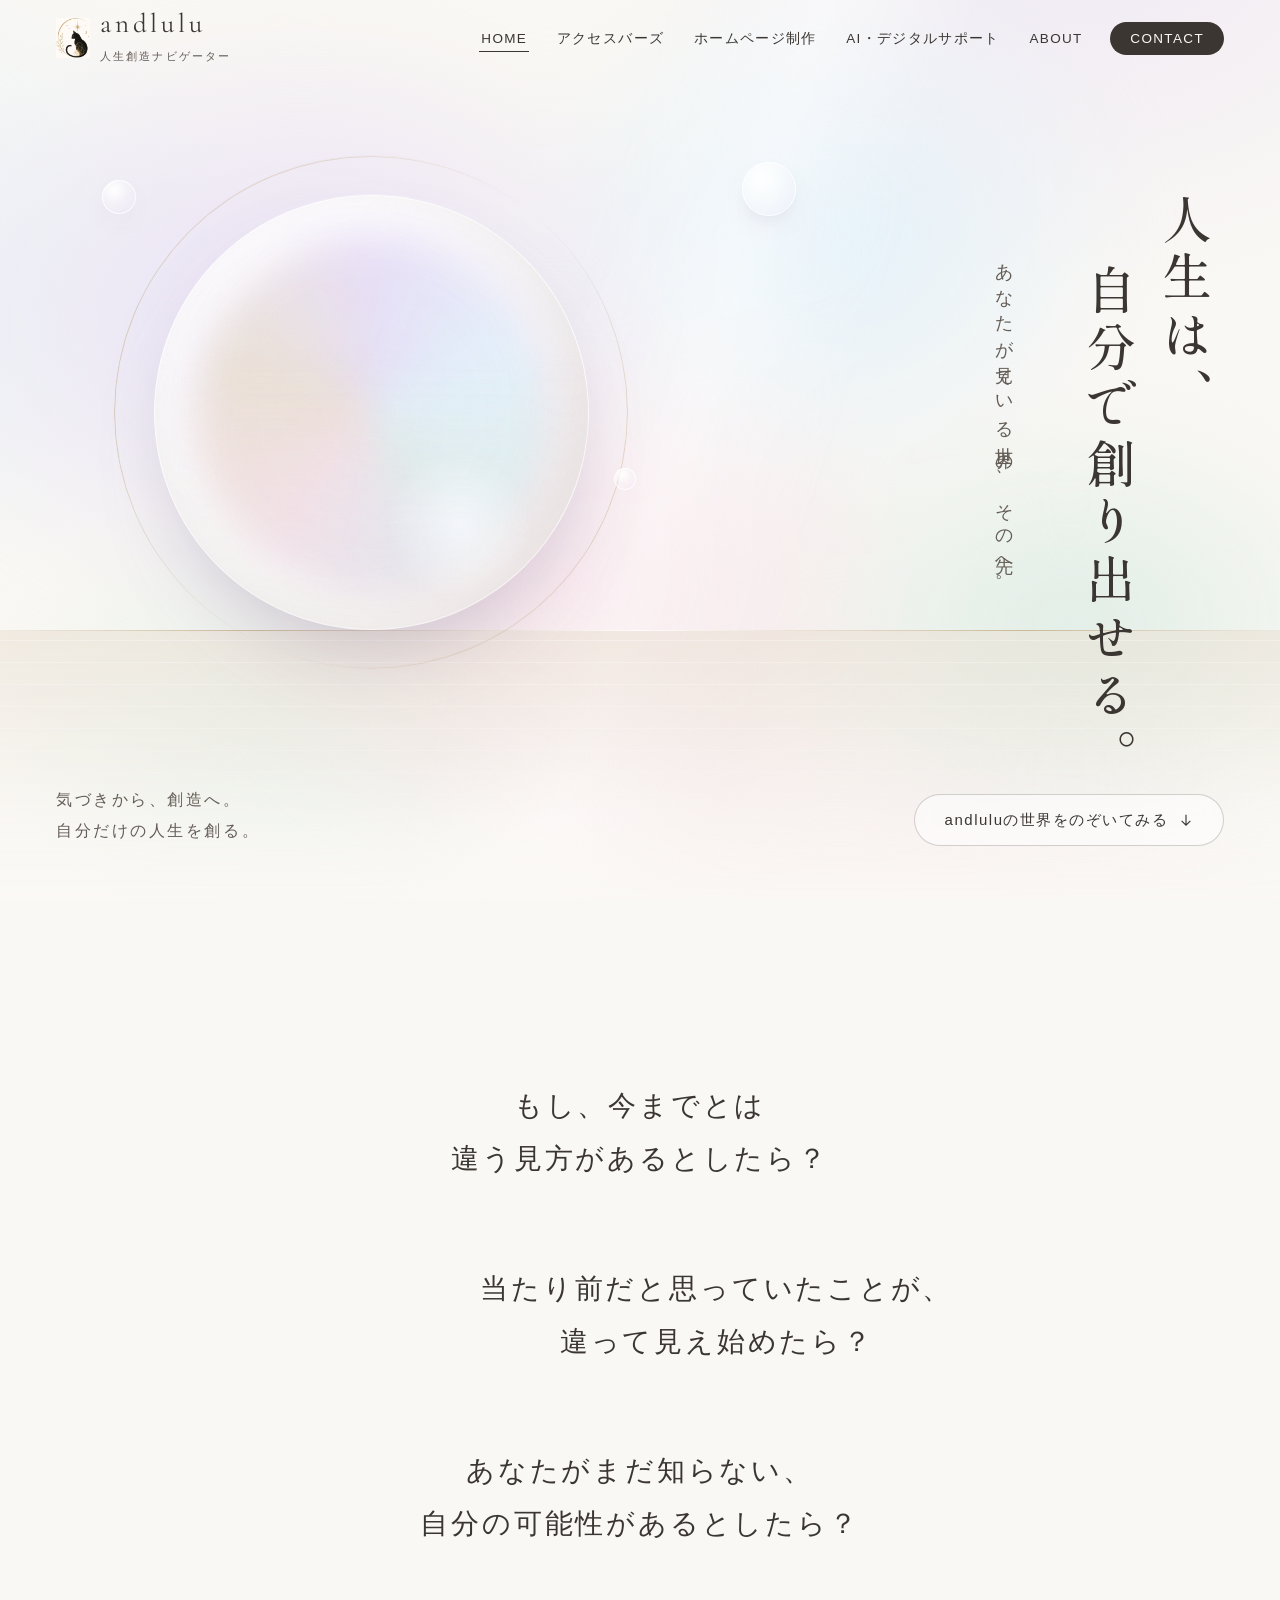
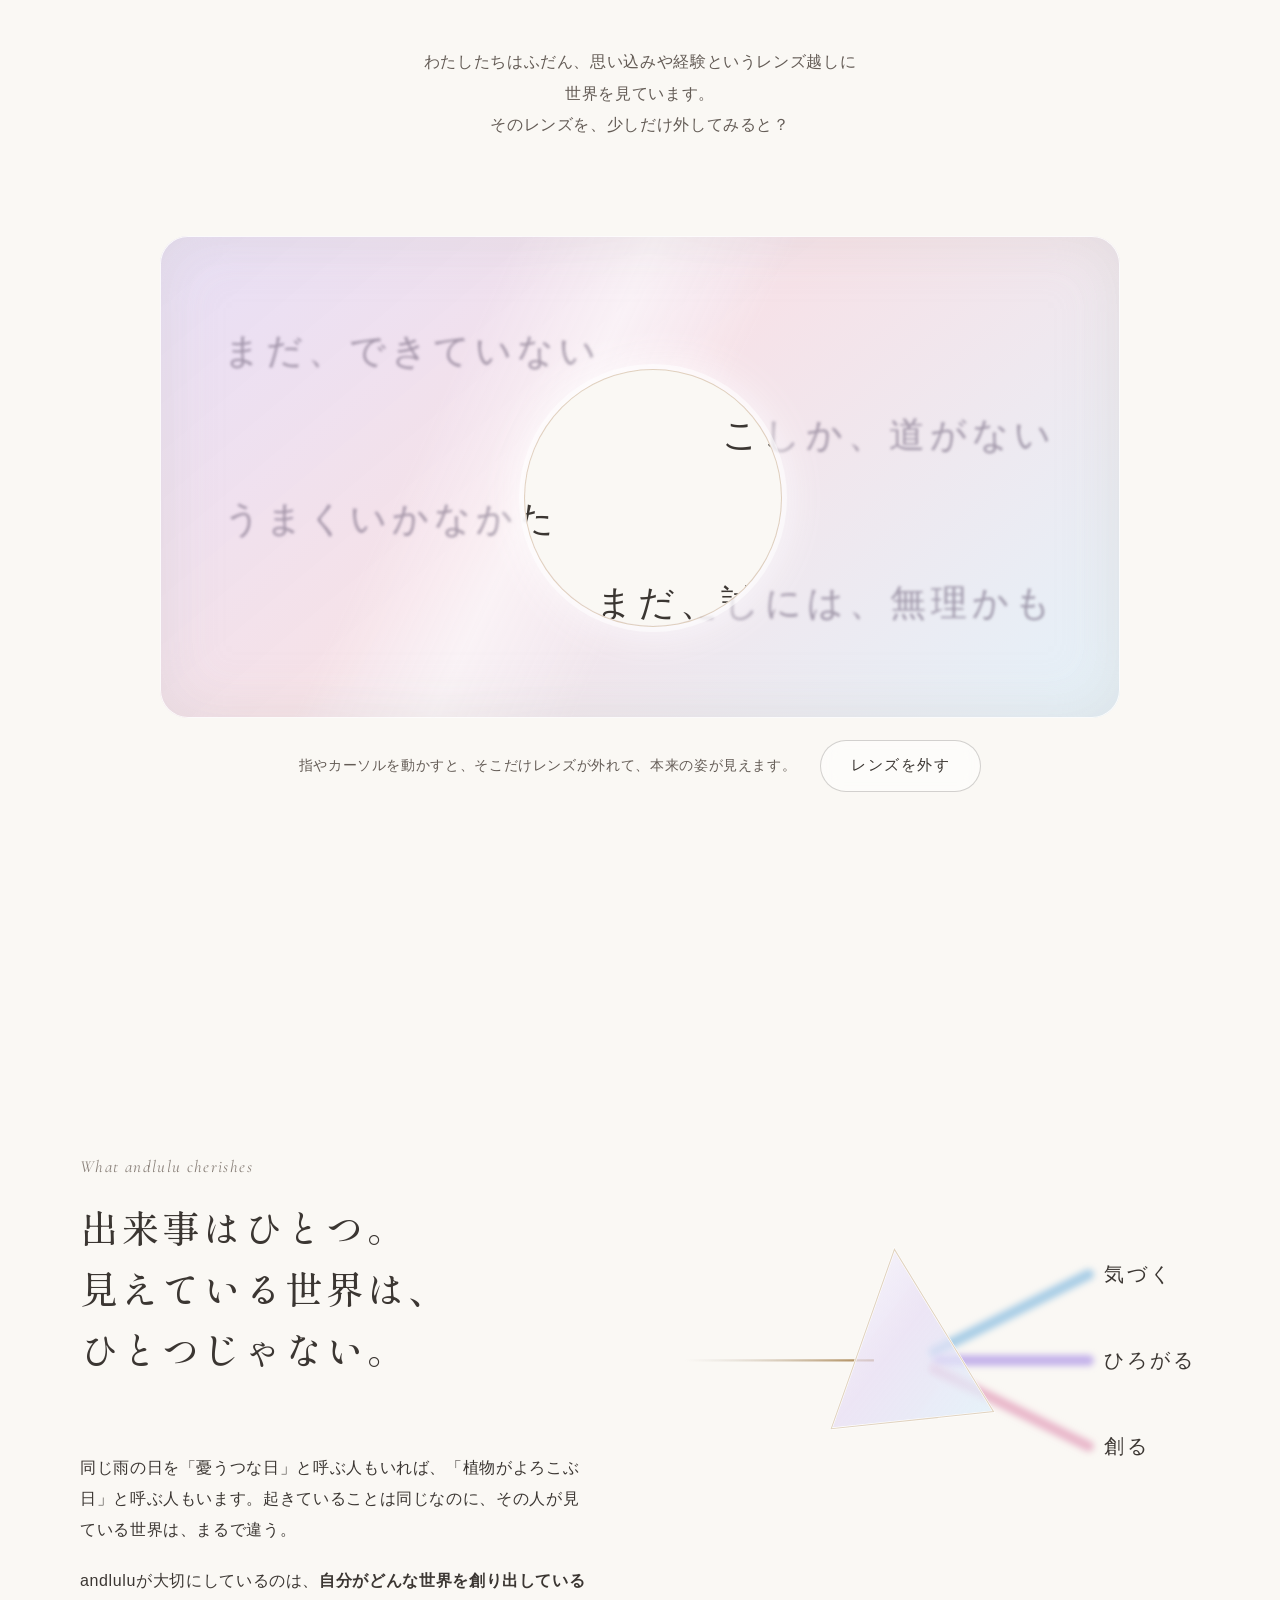
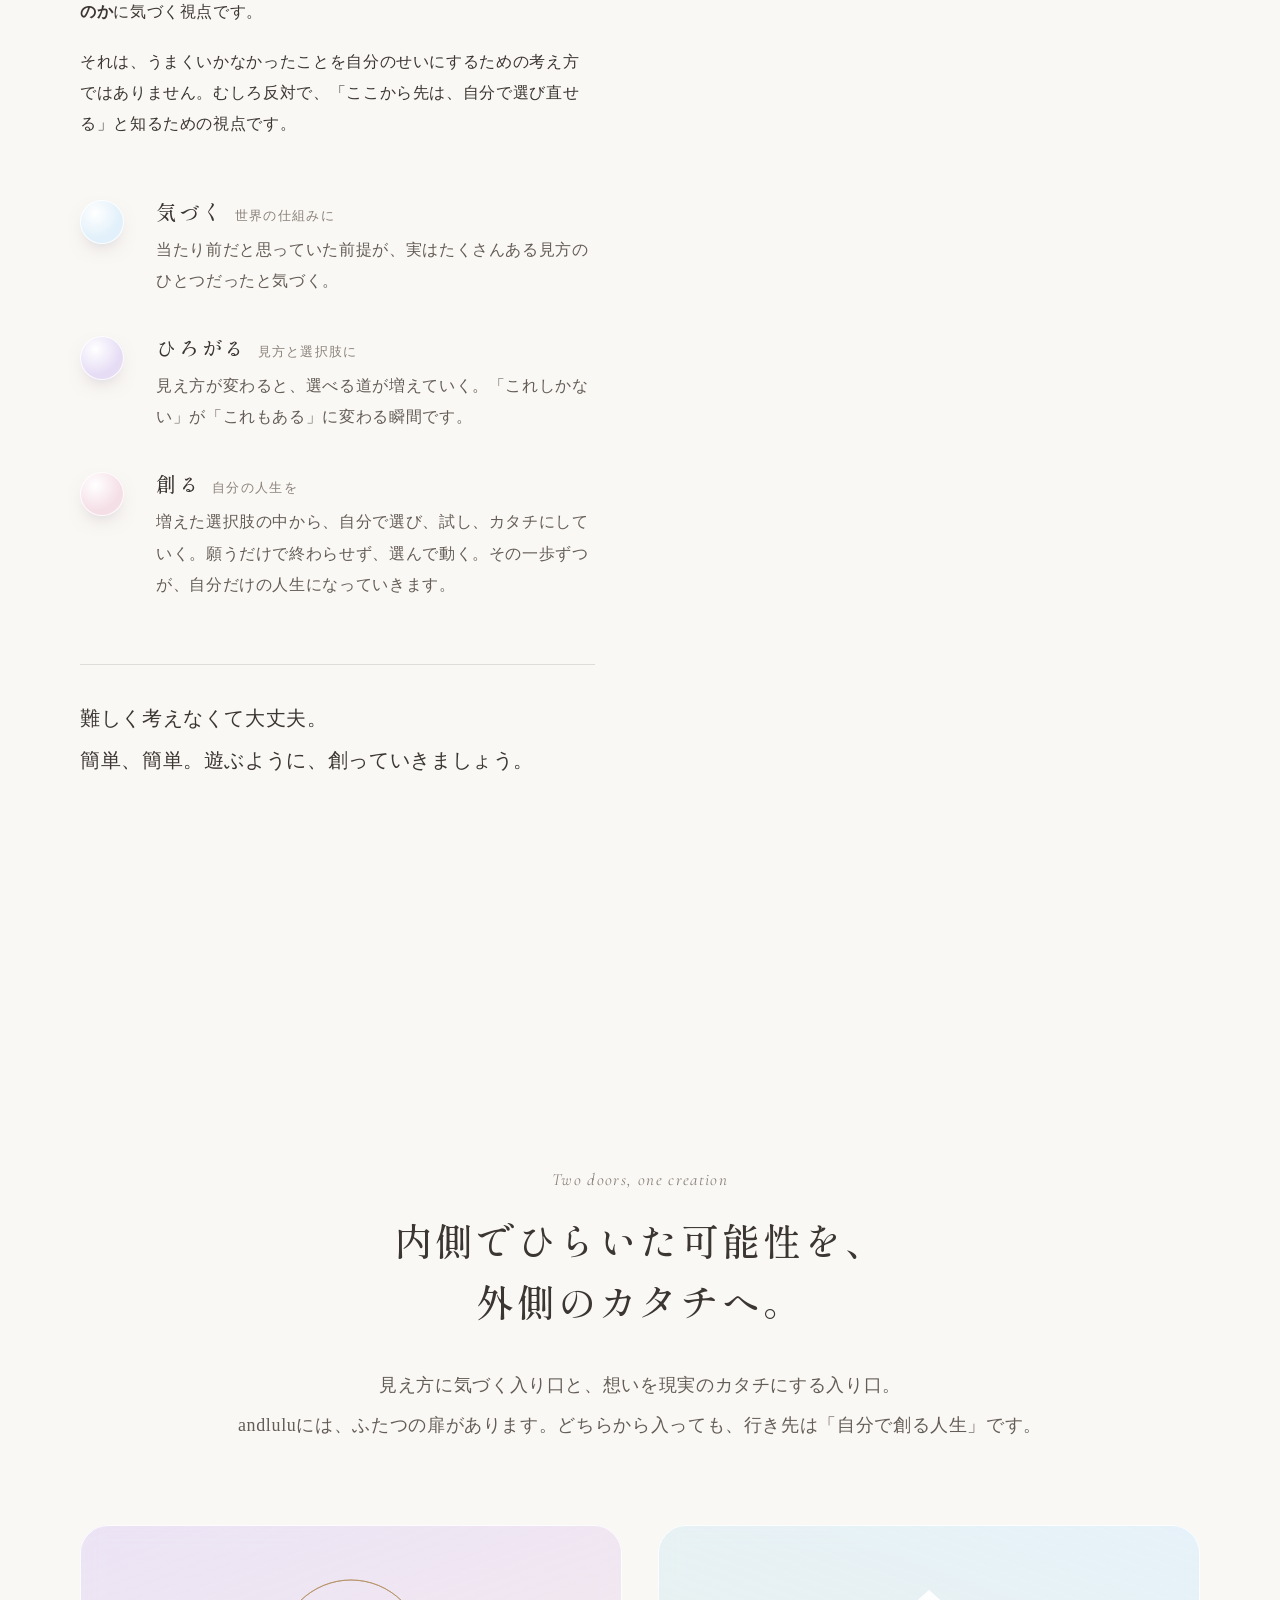
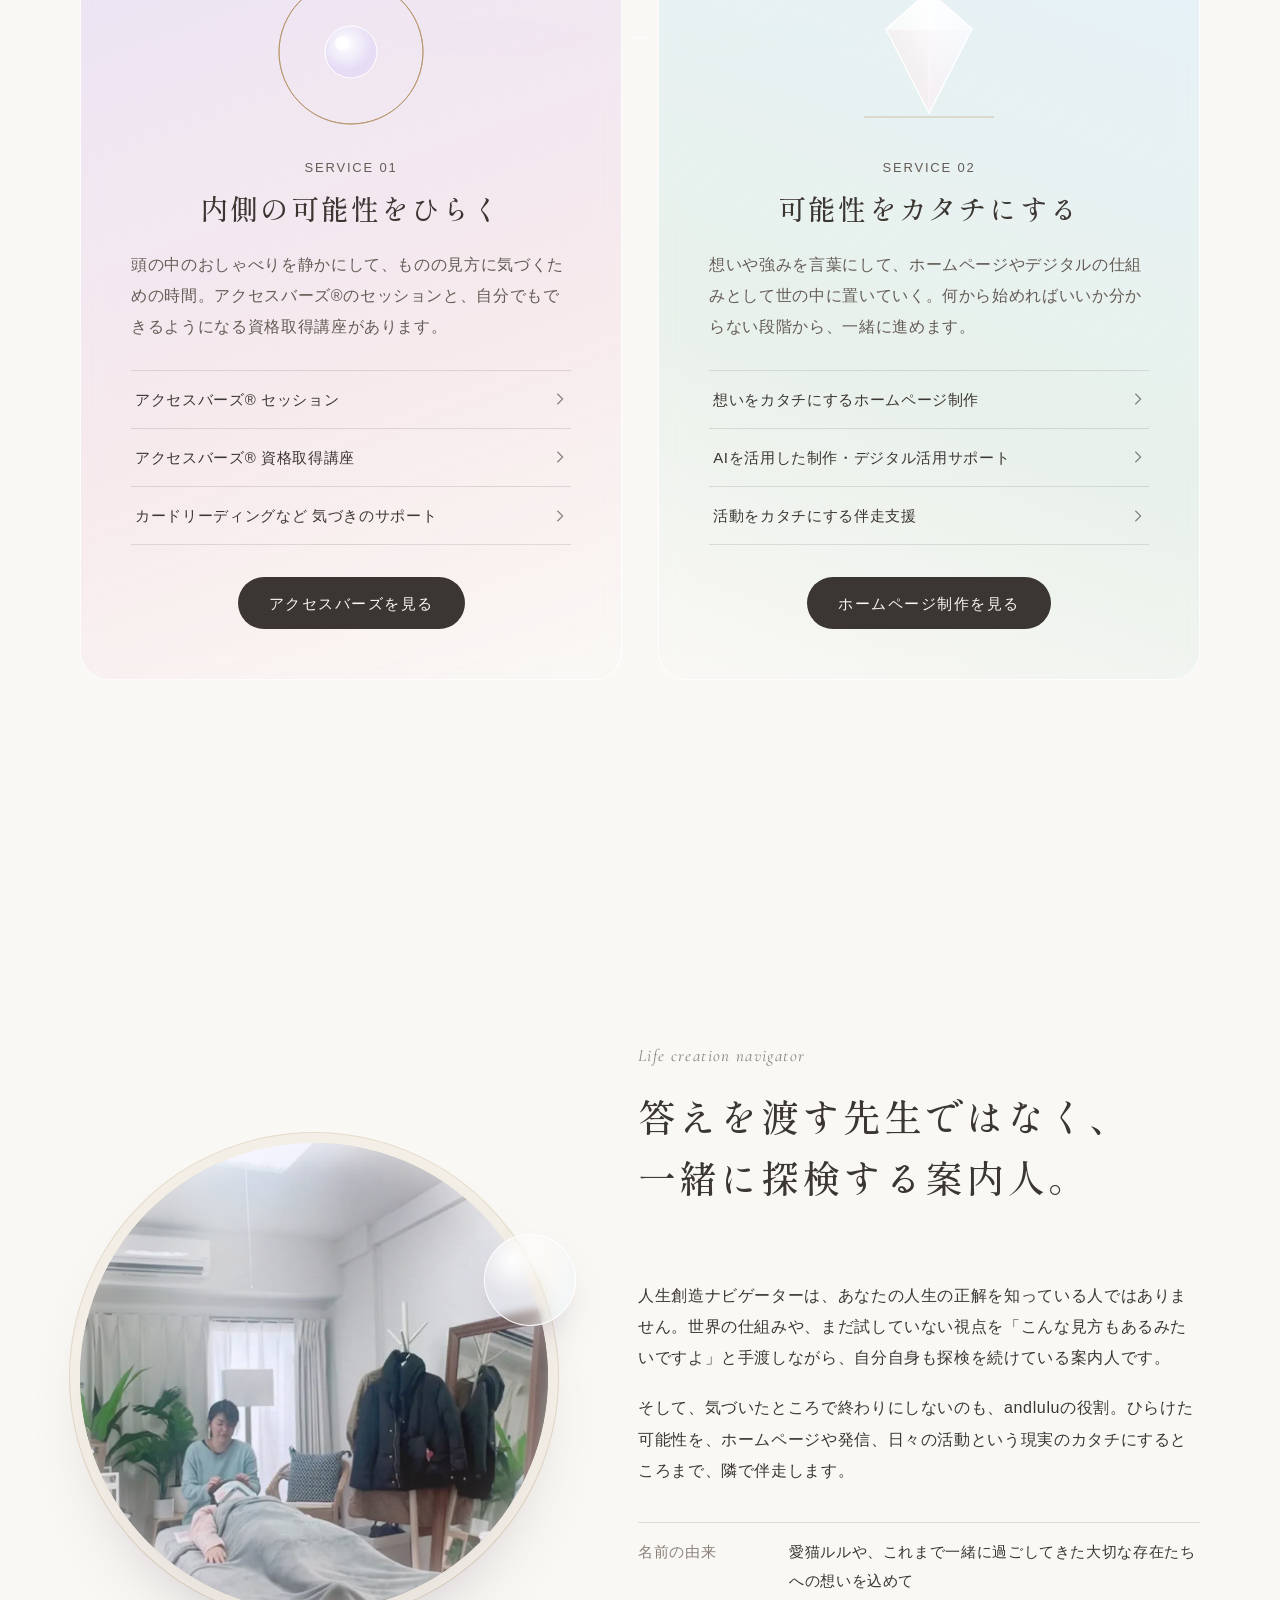
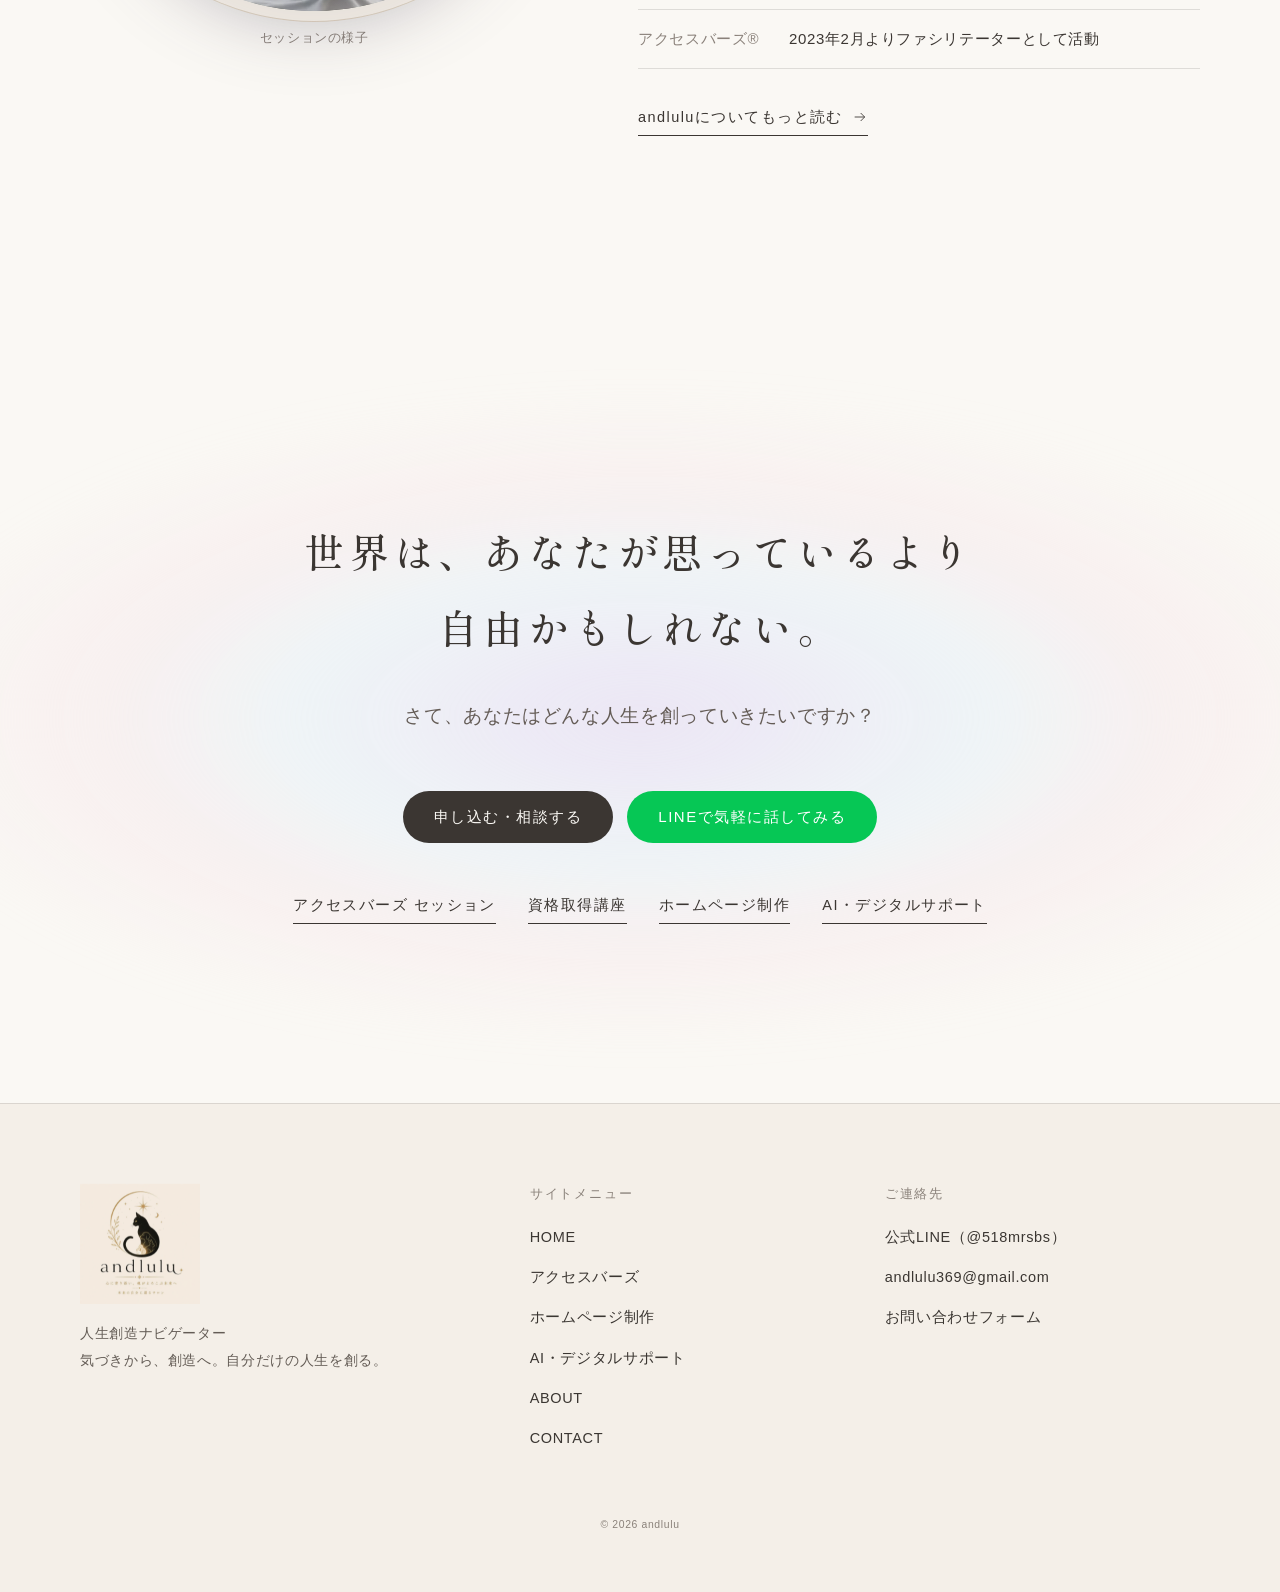
==== commit 83ac5d82: "Add files via upload" ====
--- a/index.html
+++ b/index.html
@@ -86,23 +86,23 @@
       <li class="reveal">あなたがまだ知らない、<br>自分の可能性があるとしたら？</li>
     </ul>
 
-    <p class="questions-after reveal">答えは急がなくて大丈夫。<br>まずは、レンズをひとつ、<br class="sp">かざしてみてください。</p>
+    <p class="questions-after reveal">わたしたちはふだん、<br class="sp">思い込みや経験というレンズ越しに<br>世界を見ています。<br>そのレンズを、少しだけ外してみると？</p>
 
     <div class="lens-field reveal" aria-describedby="lens-help">
-      <div class="lens-layer lens-layer--plain" aria-hidden="true">
+      <div class="lens-layer lens-layer--through" aria-hidden="true">
         <p>まだ、できていない</p><p>これしか、道がない</p><p>うまくいかなかった</p><p>わたしには、無理かも</p>
       </div>
-      <div class="lens-layer lens-layer--seen" aria-hidden="true">
+      <div class="lens-layer lens-layer--bare" aria-hidden="true">
         <p>これから、創れる</p><p>ここから、選べる</p><p>ひとつ、わかった</p><p>まだ、試していないだけ</p>
       </div>
       <div class="lens-ring" aria-hidden="true"></div>
       <ul class="visually-hidden">
-        <li>「まだ、できていない」は、レンズ越しに見ると「これから、創れる」。</li><li>「これしか、道がない」は、レンズ越しに見ると「ここから、選べる」。</li><li>「うまくいかなかった」は、レンズ越しに見ると「ひとつ、わかった」。</li><li>「わたしには、無理かも」は、レンズ越しに見ると「まだ、試していないだけ」。</li>
+        <li>レンズ越しには「まだ、できていない」。レンズを外すと「これから、創れる」。</li><li>レンズ越しには「これしか、道がない」。レンズを外すと「ここから、選べる」。</li><li>レンズ越しには「うまくいかなかった」。レンズを外すと「ひとつ、わかった」。</li><li>レンズ越しには「わたしには、無理かも」。レンズを外すと「まだ、試していないだけ」。</li>
       </ul>
     </div>
     <div class="lens-controls">
-      <p id="lens-help">指やカーソルを動かすと、レンズの中だけ見え方が変わります。</p>
-      <button class="btn btn--glass" type="button" data-lens-unveil aria-pressed="false">ぜんぶレンズ越しに見る</button>
+      <p id="lens-help">指やカーソルを動かすと、そこだけレンズが外れて、本来の姿が見えます。</p>
+      <button class="btn btn--glass" type="button" data-lens-unveil aria-pressed="false">レンズを外す</button>
     </div>
   </div>
 </section>
--- a/assets/css/style.css
+++ b/assets/css/style.css
@@ -368,36 +368,40 @@
 .question-list li:nth-child(3) { transform: translateX(clamp(0px, -6vw, -80px)); }
 .questions-after { margin-top: clamp(56px, 8vw, 96px); color: var(--ink-soft); }
 
+/* ふだんの見え方＝色つきのレンズ越しの世界。
+   円の部分だけレンズが外れ、くっきりとした本来の姿が見える。 */
 .lens-field {
   position: relative; margin: clamp(56px, 8vw, 96px) auto 0; max-width: 960px;
   border-radius: var(--radius-l); padding: clamp(48px, 7vw, 88px) clamp(20px, 5vw, 64px);
-  background: linear-gradient(140deg, rgba(233, 223, 210, .55), rgba(250, 248, 244, .4) 50%, rgba(201, 194, 188, .3));
-  box-shadow: inset 0 0 0 1px rgba(255, 255, 255, .7);
+  background:
+    linear-gradient(115deg, rgba(255, 255, 255, 0) 30%, rgba(255, 255, 255, .55) 42%, rgba(255, 255, 255, 0) 54%),
+    linear-gradient(140deg, rgba(230, 221, 245, .95), rgba(245, 223, 231, .9) 45%, rgba(225, 240, 250, .9));
+  box-shadow: inset 0 0 0 1px rgba(255, 255, 255, .85), inset 0 0 60px rgba(201, 194, 188, .35);
   touch-action: pan-y; user-select: none; -webkit-user-select: none; cursor: none;
   --lx: 50%; --ly: 50%; --lr: clamp(78px, 13vw, 128px);
-  overflow: hidden;
+  overflow: hidden; isolation: isolate;
 }
 .lens-layer { display: grid; gap: clamp(18px, 3vw, 30px); }
-.lens-layer p { text-align: left;
-  margin: 0; font-family: var(--font-serif); font-size: clamp(20px, 3.4vw, 36px); letter-spacing: .14em; line-height: 1.5;
-}
-.lens-layer--plain p { color: rgba(100, 92, 86, .55); }
-.lens-layer--plain p:nth-child(even), .lens-layer--seen p:nth-child(even) { text-align: right; }
-.lens-layer--seen {
+.lens-layer p {
+  text-align: left; margin: 0; font-family: var(--font-serif);
+  font-size: clamp(20px, 3.4vw, 36px); letter-spacing: .14em; line-height: 1.5;
+}
+.lens-layer p:nth-child(even) { text-align: right; }
+.lens-layer--through p { color: rgba(110, 96, 120, .6); filter: blur(1.4px); }
+.lens-layer--bare {
   position: absolute; inset: 0; padding: inherit;
-  background:
-    radial-gradient(60% 60% at var(--lx) var(--ly), rgba(230, 221, 245, .95), rgba(225, 240, 250, .9) 50%, rgba(221, 236, 228, .9));
+  background: var(--warm-white);
   clip-path: circle(var(--lr) at var(--lx) var(--ly));
   -webkit-clip-path: circle(var(--lr) at var(--lx) var(--ly));
 }
-.lens-layer--seen p { color: var(--ink); }
+.lens-layer--bare p { color: var(--ink); }
 .lens-ring {
+  /* レンズが外れた穴のふち */
   position: absolute; left: var(--lx); top: var(--ly); width: calc(var(--lr) * 2); height: calc(var(--lr) * 2);
   transform: translate(-50%, -50%); border-radius: 50%; pointer-events: none;
-  box-shadow: inset 0 0 0 1px rgba(255, 255, 255, .95), inset 0 0 30px rgba(255, 255, 255, .8), 0 18px 40px -18px rgba(120, 105, 140, .45);
-  background: radial-gradient(circle at 30% 26%, rgba(255, 255, 255, .7), transparent 22%);
-}
-.lens-field.is-unveiled .lens-layer--seen { clip-path: circle(150% at var(--lx) var(--ly)); -webkit-clip-path: circle(150% at var(--lx) var(--ly)); transition: clip-path 1.4s var(--ease); }
+  box-shadow: 0 0 0 1px rgba(169, 130, 74, .35), 0 0 0 6px rgba(255, 255, 255, .55), 0 0 36px 10px rgba(255, 255, 255, .6);
+}
+.lens-field.is-unveiled .lens-layer--bare { clip-path: circle(150% at var(--lx) var(--ly)); -webkit-clip-path: circle(150% at var(--lx) var(--ly)); transition: clip-path 1.4s var(--ease); }
 .lens-field.is-unveiled .lens-ring { opacity: 0; transition: opacity .6s; }
 .lens-field.is-unveiled { cursor: default; }
 .lens-controls { margin-top: 22px; display: flex; flex-wrap: wrap; align-items: center; justify-content: center; gap: 14px 24px; color: var(--ink-soft); font-size: 14px; }
